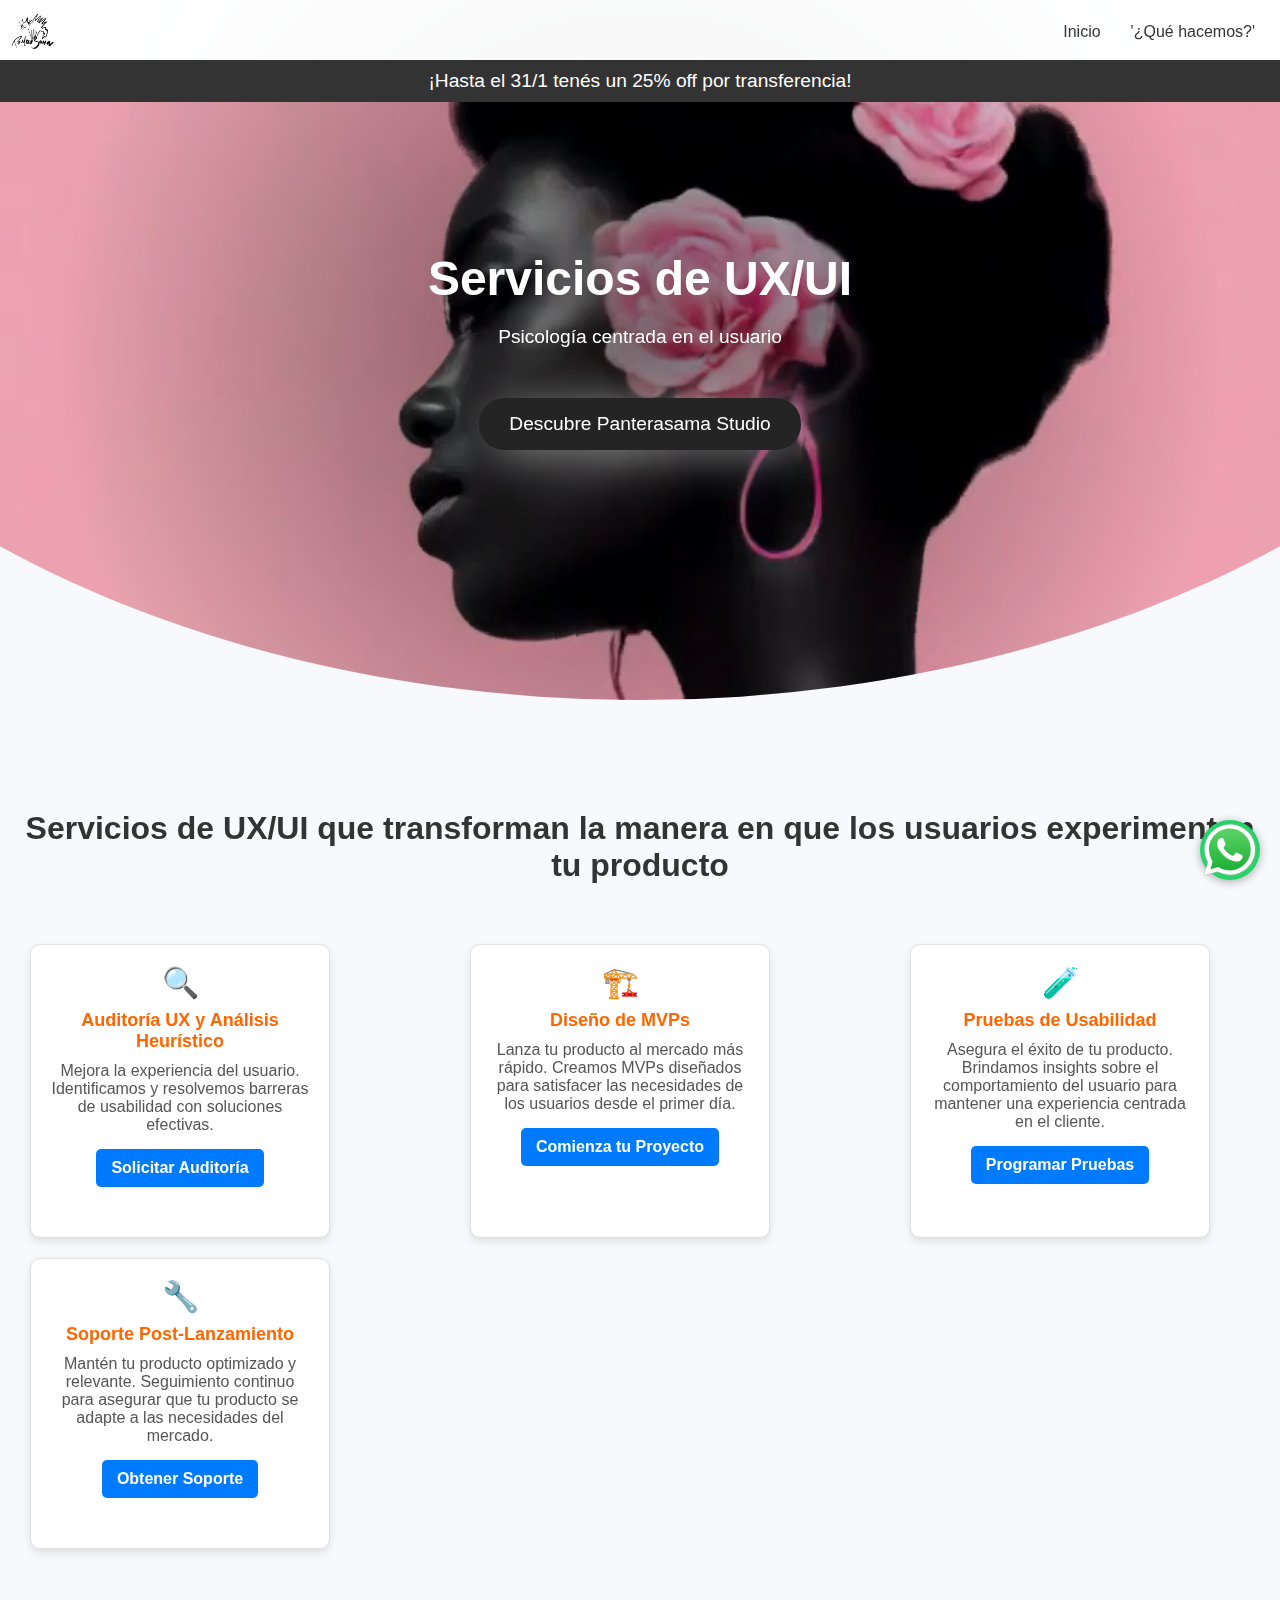
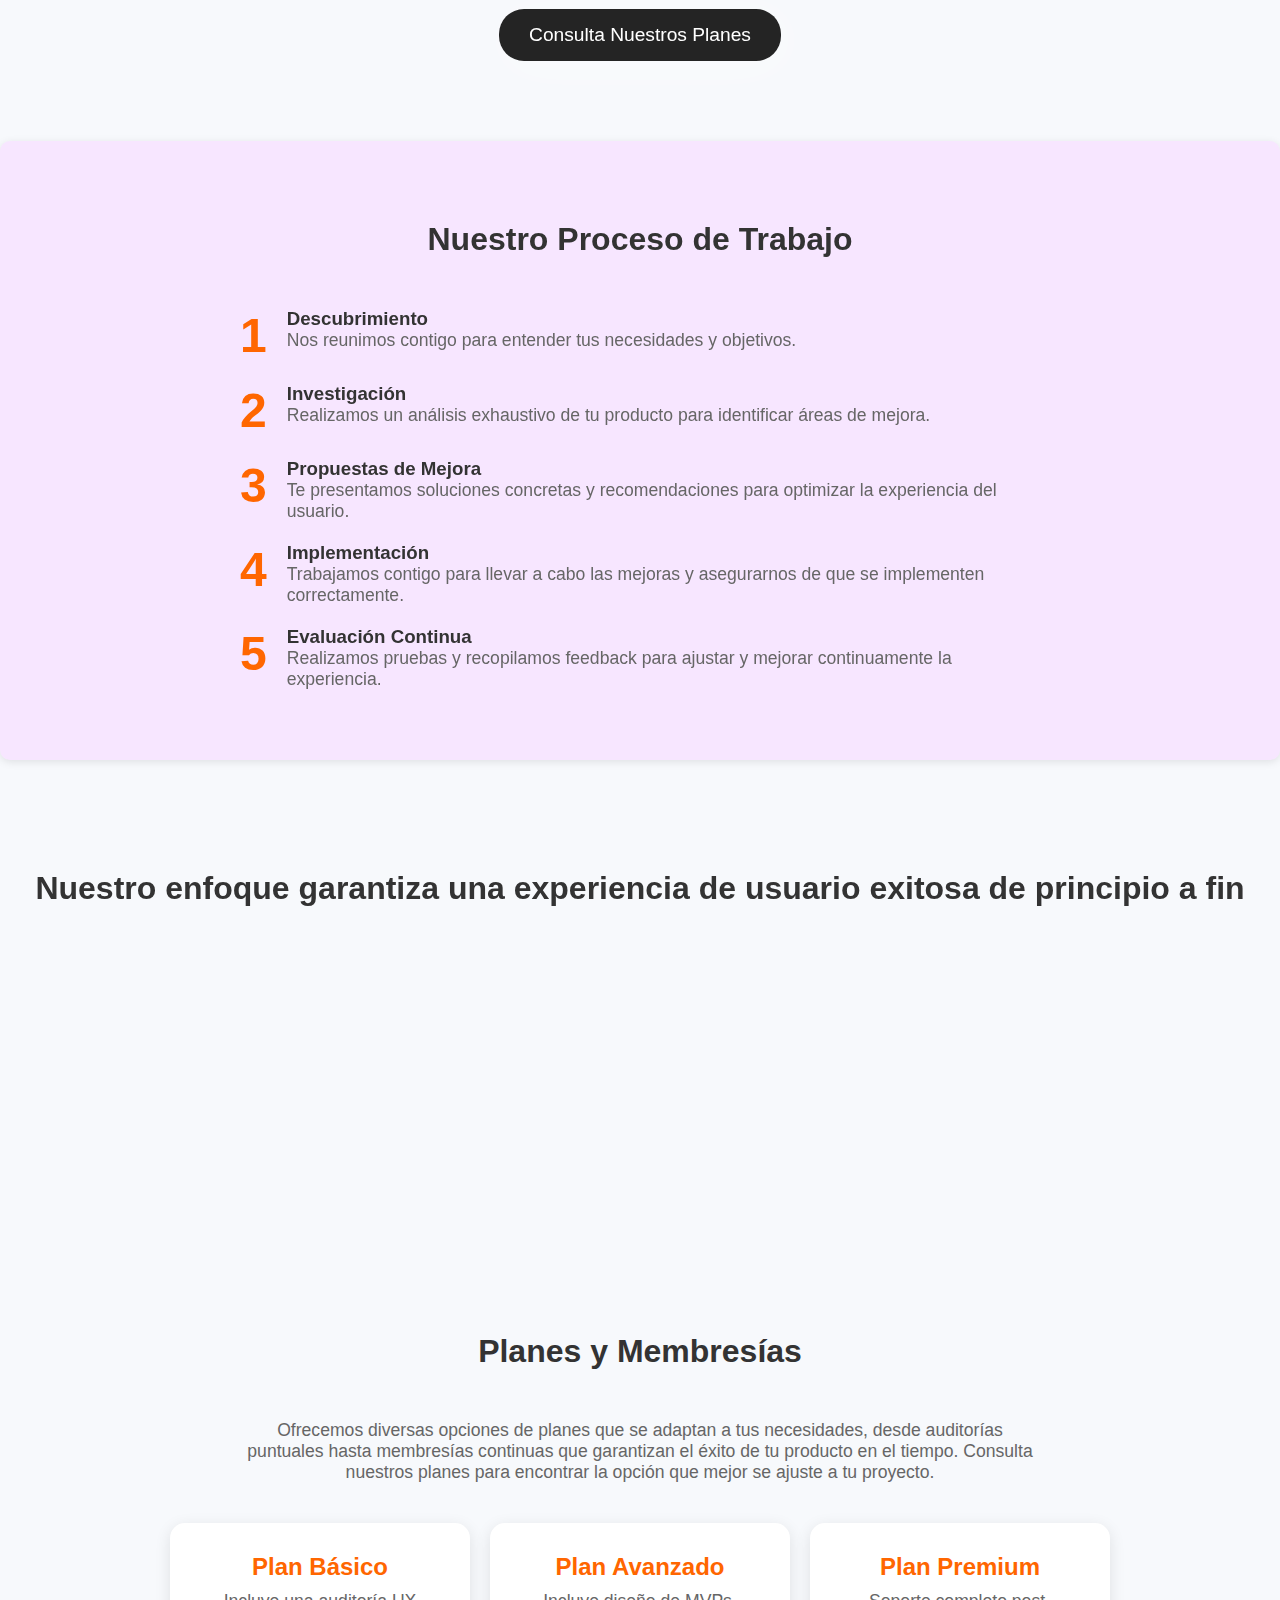
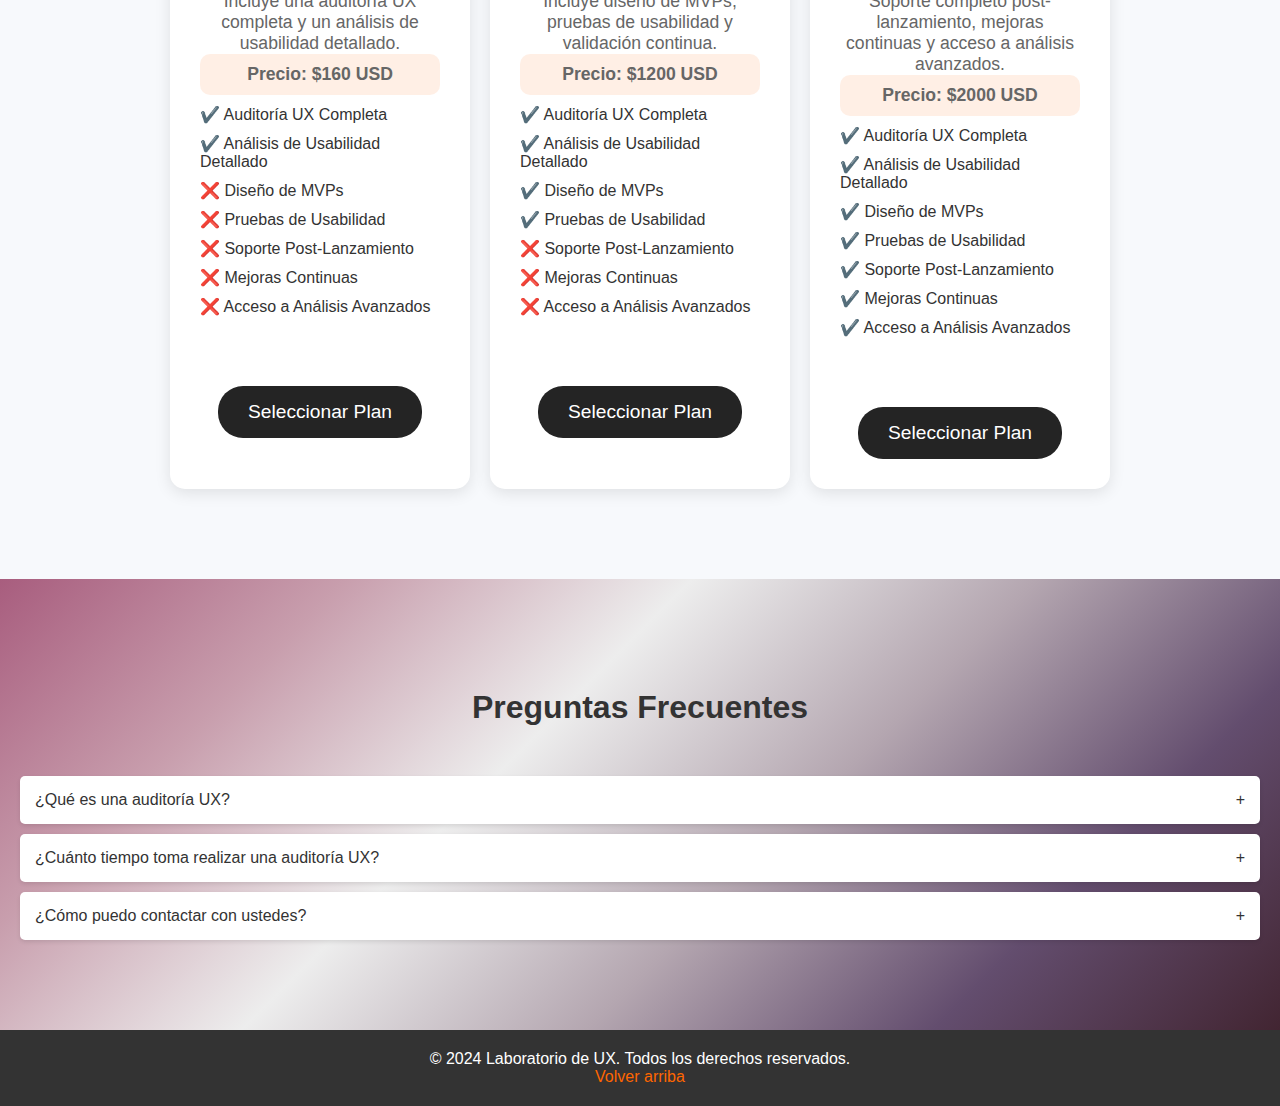
==== index.html @ 14761b4a "quehacemos" ====
<!DOCTYPE html>
<html lang="es">
<head>
    <meta charset="UTF-8">
    <meta name="viewport" content="width=device-width, initial-scale=1.0">
    <title>PanteraSama | Diseño UX/UI, Auditorías y Pruebas de Usabilidad</title>
    <meta name="description" content="Descubre cómo mejorar la experiencia de tus usuarios con auditorías UX, diseño de MVPs, pruebas de usabilidad y soporte post-lanzamiento. Transformamos tus ideas en realidades digitales.">
    <meta name="keywords" content="UX, diseño UX/UI, auditorías UX, pruebas de usabilidad, diseño de MVPs, soporte post-lanzamiento, optimización digital">
    <meta name="author" content="Laboratorio de UX">
    <link rel="stylesheet" href="https://cdnjs.cloudflare.com/ajax/libs/font-awesome/6.0.0-beta3/css/all.min.css">
    <link rel="stylesheet" href="css/principal.css">
    <link href="https://fonts.googleapis.com/css2?family=Merriweather:wght@300;400;700&display=swap" rel="stylesheet">
    <script type="application/ld+json">
    {
      "@context": "https://schema.org",
      "@type": "LocalBusiness",
      "name": "Laboratorio de UX",
      "description": "Ofrecemos diseño UX/UI, pruebas de usabilidad y auditorías UX.",
      "url": "https://constanzat.github.io/uxlab/",
      "address": {
        "@type": "PostalAddress",
        "addressCountry": "AR"
      }
    }
    </script>
<body>

<!-- Aviso de promoción -->
<div class="promo-banner">
    <div class="promo-message">¡Hasta el 31/1 tenés un 25% off por transferencia!</div>
</div>

<!-- Resto del contenido -->


    <!-- Navbar -->
    <nav>
        <div class="logo">
            <img src="assets/logo.png" alt="Logo" />
        </div>
        <div class="menu-toggle" id="menu-toggle">☰</div>
        <div class="menu" id="menu">
            <a href="index.html">Inicio</a>
            <a href="quehacemos.html">'¿Qué hacemos?'</a>
      
        </div>
    </nav>
    
    

    <!-- Botón de WhatsApp -->
    <a href="https://wa.me/5491128074418?text=Quiero%20contactarme%20con%20un%20experto%20en%20UX" class="whatsapp-btn" target="_blank">
        
       <img src="assets/WhatsApp.svg">
    </a>
    <div id="hero">
        <video autoplay muted loop class="hero-video" >
            <source src="assets/video.mp4" type="video/mp4">
            
        </video>
        <h1>Servicios de UX/UI</h1>

        <p>Psicología centrada en el usuario</p>
        <a href="#" class="cta-button-secondary">Descubre Panterasama Studio</a>
        <div class="wave"></div>
    </div>
    
    

    <section id="section2" class="section">
        <h2>Servicios de UX/UI que transforman la manera en que los usuarios experimentan tu producto</h2>
        <div class="card-container">
            <div class="card">
                <div class="card-icon">🔍</div>
                <h3 class="card-title">Auditoría UX y Análisis Heurístico</h3>
                <p class="card-paragraph">Mejora la experiencia del usuario. Identificamos y resolvemos barreras de usabilidad con soluciones efectivas.</p>
                <a href="https://wa.me/5491128074418?text=Estoy%20interesado%20en%20el%20servicio%20de%20Auditoría%20UX%20y%20Análisis%20Heurístico%20y%20quiero%20que%20me%20contacten." class="card-button">Solicitar Auditoría</a>
            </div>
        
            <div class="card">
                <div class="card-icon">🏗️</div>
                <h3 class="card-title">Diseño de MVPs</h3>
                <p class="card-paragraph">Lanza tu producto al mercado más rápido. Creamos MVPs diseñados para satisfacer las necesidades de los usuarios desde el primer día.</p>
                <a href="https://wa.me/5491128074418?text=Estoy%20interesado%20en%20el%20servicio%20de%20Diseño%20de%20MVPs%20y%20quiero%20que%20me%20contacten." class="card-button">Comienza tu Proyecto</a>
            </div>
        
            <div class="card">
                <div class="card-icon">🧪</div>
                <h3 class="card-title">Pruebas de Usabilidad</h3>
                <p class="card-paragraph">Asegura el éxito de tu producto. Brindamos insights sobre el comportamiento del usuario para mantener una experiencia centrada en el cliente.</p>
                <a href="https://wa.me/5491128074418?text=Estoy%20interesado%20en%20el%20servicio%20de%20Pruebas%20de%20Usabilidad%20y%20quiero%20que%20me%20contacten." class="card-button">Programar Pruebas</a>
            </div>
        
            <div class="card">
                <div class="card-icon">🔧</div>
                <h3 class="card-title">Soporte Post-Lanzamiento</h3>
                <p class="card-paragraph">Mantén tu producto optimizado y relevante. Seguimiento continuo para asegurar que tu producto se adapte a las necesidades del mercado.</p>
                <a href="https://wa.me/5491128074418?text=Estoy%20interesado%20en%20el%20servicio%20de%20Soporte%20Post-Lanzamiento%20y%20quiero%20que%20me%20contacten." class="card-button">Obtener Soporte</a>
            </div>
        </div>
    
        <a href="#planes" class="cta-button-secondary">Consulta Nuestros Planes</a>
        <div class="wave-bottom"></div>
    </section>
    
<section id="nuestro-proceso" class="section">
    <h2>Nuestro Proceso de Trabajo</h2>
    <div class="process-container">
        <div class="process-step">
            <span class="step-number">1</span>
            <div class="step-description">
                <h3>Descubrimiento</h3>
                <p>Nos reunimos contigo para entender tus necesidades y objetivos.</p>
            </div>
        </div>
        <div class="dotted-line"></div>
        <div class="process-step">
            <span class="step-number">2</span>
            <div class="step-description">
                <h3>Investigación</h3>
                <p>Realizamos un análisis exhaustivo de tu producto para identificar áreas de mejora.</p>
            </div>
        </div>
        <div class="dotted-line"></div>
        <div class="process-step">
            <span class="step-number">3</span>
            <div class="step-description">
                <h3>Propuestas de Mejora</h3>
                <p>Te presentamos soluciones concretas y recomendaciones para optimizar la experiencia del usuario.</p>
            </div>
        </div>
        <div class="dotted-line"></div>
        <div class="process-step">
            <span class="step-number">4</span>
            <div class="step-description">
                <h3>Implementación</h3>
                <p>Trabajamos contigo para llevar a cabo las mejoras y asegurarnos de que se implementen correctamente.</p>
            </div>
        </div>
        <div class="dotted-line"></div>
        <div class="process-step">
            <span class="step-number">5</span>
            <div class="step-description">
                <h3>Evaluación Continua</h3>
                <p>Realizamos pruebas y recopilamos feedback para ajustar y mejorar continuamente la experiencia.</p>
            </div>
        </div>
    </div><div class="wave-bottom"></div>
</section>
    <!-- Sección 3: Nuestro Proceso -->
    <section id="section3" class="section">
        <h2>Nuestro enfoque garantiza una experiencia de usuario exitosa de principio a fin</h2>
        <div class="services">
            <div class="service-card">
                <h3>Investigación del Usuario</h3>
                <p>Nos sumergimos en el mundo del usuario para entender sus necesidades y expectativas.</p>
            </div>
            <div class="service-card">
                <h3>Diseño Iterativo</h3>
                <p>Diseñamos y validamos constantemente para asegurar una experiencia de usuario fluida.</p>
            </div>
            <div class="service-card">
                <h3>Pruebas Continuas</h3>
                <p>Realizamos pruebas de usabilidad para detectar oportunidades de mejora.</p>
            </div>
            <div class="service-card">
                <h3>Implementación</h3>
                <p>Colaboramos con tu equipo para asegurar que el diseño se ejecute a la perfección.</p>
            </div>
        </div><div class="wave-bottom"></div>
    </section>

    <!--
    <section id="section4" class="section">
        <h2>Lo que nuestros clientes dicen de nosotros</h2>
        <div class="benefits">
            <div class="benefit-card">
                <h3>“Mejoramos la usabilidad de nuestro producto un 50%”</h3>
                <p>— Empresa XYZ</p>
            </div>
            <div class="benefit-card">
                <h3>“El MVP superó nuestras expectativas”</h3>
                <p>— Startup ABC</p>
            </div>
            <div class="benefit-card">
                <h3>“Su enfoque centrado en el usuario realmente hizo la diferencia”</h3>
                <p>— Cliente DEF</p>
            </div>
        </div><div class="wave-bottom"></div>
    </section> Sección 4: Testimonios -->

<section id="planes" class="section">
    <h2>Planes y Membresías</h2>
    <p>Ofrecemos diversas opciones de planes que se adaptan a tus necesidades, desde auditorías puntuales hasta membresías continuas que garantizan el éxito de tu producto en el tiempo. Consulta nuestros planes para encontrar la opción que mejor se ajuste a tu proyecto.</p>
    
    <div class="plans">
        <div class="plan-card">
            <h3>Plan Básico</h3>
            <p>Incluye una auditoría UX completa y un análisis de usabilidad detallado.</p>
            <p class="plan-price"><strong>Precio: $160 USD</strong></p>
            <ul>
                <li>✔️ Auditoría UX Completa</li>
                <li>✔️ Análisis de Usabilidad Detallado</li>
                <li>❌ Diseño de MVPs</li>
                <li>❌ Pruebas de Usabilidad</li>
                <li>❌ Soporte Post-Lanzamiento</li>
                <li>❌ Mejoras Continuas</li>
                <li>❌ Acceso a Análisis Avanzados</li>
            </ul>
            <a href="https://wa.me/5491128074418?text=Estoy%20interesado%20en%20la%20membresía%20Básica" class="cta-button-secondary">Seleccionar Plan</a>
        </div>
        
        <div class="plan-card">
            <h3>Plan Avanzado</h3>
            <p>Incluye diseño de MVPs, pruebas de usabilidad y validación continua.</p>
            <p class="plan-price"><strong>Precio: $1200 USD</strong></p>
            <ul>
                <li>✔️ Auditoría UX Completa</li>
                <li>✔️ Análisis de Usabilidad Detallado</li>
                <li>✔️ Diseño de MVPs</li>
                <li>✔️ Pruebas de Usabilidad</li>
                <li>❌ Soporte Post-Lanzamiento</li>
                <li>❌ Mejoras Continuas</li>
                <li>❌ Acceso a Análisis Avanzados</li>
            </ul>
            <a href="https://wa.me/5491128074418?text=Estoy%20interesado%20en%20la%20membresía%20Avanzada" class="cta-button-secondary">Seleccionar Plan</a>
        </div>
        
        <div class="plan-card">
            <h3>Plan Premium</h3>
            <p>Soporte completo post-lanzamiento, mejoras continuas y acceso a análisis avanzados.</p>
            <p class="plan-price"><strong>Precio: $2000 USD</strong></p>
            <ul>
                <li>✔️ Auditoría UX Completa</li>
                <li>✔️ Análisis de Usabilidad Detallado</li>
                <li>✔️ Diseño de MVPs</li>
                <li>✔️ Pruebas de Usabilidad</li>
                <li>✔️ Soporte Post-Lanzamiento</li>
                <li>✔️ Mejoras Continuas</li>
                <li>✔️ Acceso a Análisis Avanzados</li>
            </ul>
            <a href="https://wa.me/5491128074418?text=Estoy%20interesado%20en%20la%20membresía%20Premium" class="cta-button-secondary">Seleccionar Plan</a>
        </div>
    </div><div class="wave-bottom"></div>
</section>



    <!-- Sección 5: Preguntas Frecuentes -->
    <section id="section5" class="section faq">
        <h2>Preguntas Frecuentes</h2>
        <div class="faq-question" onclick="this.nextElementSibling.style.display = this.nextElementSibling.style.display === 'none' ? 'block' : 'none';">
            <span>¿Qué es una auditoría UX?</span>
            <span>+</span>
        </div>
        <div class="faq-answer">
            <p>Una auditoría UX es un análisis profundo de la usabilidad de un producto digital, que identifica problemas y propone soluciones para mejorar la experiencia del usuario.</p>
        </div>
        <div class="faq-question" onclick="this.nextElementSibling.style.display = this.nextElementSibling.style.display === 'none' ? 'block' : 'none';">
            <span>¿Cuánto tiempo toma realizar una auditoría UX?</span>
            <span>+</span>
        </div>
        <div class="faq-answer">
            <p>El tiempo varía según la complejidad del producto, pero generalmente una auditoría puede tomar entre 1 a 3 semanas.</p>
        </div>
        <div class="faq-question" onclick="this.nextElementSibling.style.display = this.nextElementSibling.style.display === 'none' ? 'block' : 'none';">
            <span>¿Cómo puedo contactar con ustedes?</span>
            <span>+</span>
        </div>
        <div class="faq-answer">
            <p>Pueden contactarnos al WhatsApp y te responderemos a la brevedad. <i class="fab fa-whatsapp" style="color: green;"></i> Enviar mensaje por WhatsApp</li> +54 9 1128074418</p>
        </div>
    </section>

 
    <!-- Footer -->
    <footer>
        <p>&copy; 2024 Laboratorio de UX. Todos los derechos reservados.</p>
        <a href="#hero">Volver arriba</a>
    </footer>

    <script>
        
        const menuToggle = document.getElementById('menu-toggle');
        const menu = document.getElementById('menu');

        menuToggle.addEventListener('click', () => {
            menu.classList.toggle('hidden');
        });

// Selecciona el video y define las funciones de animación
const video = document.querySelector('.hero-video');

// Escucha el evento cuando el video termina
video.addEventListener('ended', () => {
    // Agrega la clase de difusión para que el video se desvanezca
    video.classList.add('fade-out');
    
    // Espera un segundo antes de reiniciar y hacer aparecer de nuevo
    setTimeout(() => {
        video.classList.remove('fade-out'); // Remueve fade-out
        video.currentTime = 0; // Reinicia el video al inicio
        video.play(); // Reproduce el video de nuevo
        video.classList.add('fade-in'); // Agrega la clase fade-in para el efecto de entrada
    }, 1000); // Tiempo en ms, igual al de la animación
});

// Limpia la clase de fade-in después de que la animación de entrada termine
video.addEventListener('play', () => {
    video.classList.remove('fade-in');
});




    </script>
 
</body>
</html>
---- css/principal.css ----
* {
    margin: 0;
    padding: 0;
    box-sizing: border-box;
    font-family: 'Merriweather', serif;

}
body {
    background: #F7F9FC;
    color: #333;
    overflow-x: hidden;

}

/* Navbar */
nav {
position: fixed;
top: 0;
width: 100%;
background: rgba(255, 255, 255, 0.9);
padding: 10px;
display: flex;
justify-content: space-between;
align-items: center;
z-index: 10;
box-shadow: 0 2px 10px rgba(0, 0, 0, 0.1);
}

.logo img {
height: 40px; /* Ajusta el tamaño según sea necesario */
margin-right: auto; /* Esto empuja el menú a la derecha */
}

.menu {
display: flex; /* Asegura que los elementos de menú estén en una línea */
margin-left: auto; /* Empuja el menú al final (derecha) */
}

nav a {
margin: 0 15px;
color: #333;
text-decoration: none;
font-weight: 500;
font-size: 1rem;
transition: color 0.3s;
}

nav a:hover {
color: #ff6600;
}
.menu-toggle {
    display: none;
    cursor: pointer;
}
.menu {
    display: flex;
}
.menu.hidden {
    display: none;
}
/* Secciones */
.section {
    padding: 80px 20px;
    text-align: center;
    position: relative;
    overflow: hidden;

}
.section h2 {
    font-size: 2rem;
    margin-bottom: 50px;
    margin-top:30px;
}
.section p {
    max-width: 800px;
    margin: 0 auto;
    font-size: 1.1rem;
    color: #666;
}
#hero {
    height: 700px;
    position: relative;
    color: white;
    padding: 100px 20px;
    text-align: center;
    clip-path: ellipse(80% 100% at 50% 0%);
    display: flex;
    flex-direction: column;
    align-items: center;
    justify-content: center;
    overflow: hidden; /* Oculta contenido que sobresalga */
}

.hero-video {
    position: absolute;
    top: 60%;
    left: 50%;
    width: 100%;
    height: 100%;
    min-height: 100%;
    transform: translate(-50%, -50%);
    object-fit: cover;
    z-index: -1;
    
}

#hero::before {
    content: "";
    position: absolute;
    top: 0;
    left: 0;
    width: 100%;
    height: 100%;
    background: radial-gradient(circle, rgba(0, 0, 0, 0.5) 0%, rgba(0, 0, 0, 0) 80%);
    z-index: 1;
    
}

#hero h1,
#hero p,
.cta-button-secondary {
    position: relative;
    z-index: 1;
}

.cta-button-secondary {
    display: inline-block;
    background-color: rgb(36, 36, 36);
    color: white;
    padding: 15px 30px;
    font-size: 1.2rem;
    text-decoration: none;
    border-radius: 25px;
    margin-top: 50px;
    transition: background-color 0.3s;
    box-shadow: 5px 5px 50px rgba(255, 255, 255, 0.5); 
}

.cta-button-secondary:hover {
    background-color: #555;
}

.wave {
    position: absolute;
    width: 100%;
    height: 80px;
    bottom: 100%;
    left: 0;
    background: #f9f9f9;
    clip-path: ellipse(50% 40% at 50% 100%);
}



/* Media Queries para pantallas más pequeñas */
@media (max-width: 768px) {
    #hero {
        padding: 50px 10px; /* Ajusta el padding para pantallas pequeñas */
    }

    .hero-video {
        min-height: auto; /* Permite que la altura se ajuste automáticamente */
    }

    .cta-button-secondary {
        font-size: 1rem; /* Reduce el tamaño de fuente del botón */
        padding: 10px 20px; /* Ajusta el padding del botón */
    }
}
/* Efecto de cierre y apertura para el video */
.hero-video.fade-out {
    animation: fadeOut 1s forwards;
}

.hero-video.fade-in {
    animation: fadeIn 1s forwards;
}
/* Efecto de cierre y apertura para el video */
.hero-video {
    opacity: 1;
    transition: opacity 1s ease;
}

.hero-video.fade-out {
    opacity: 0;
}

.hero-video.fade-in {
    opacity: 1;
}

/* Resto de tu CSS como el original */

/* Animaciones de difusión */
@keyframes fadeOut {
    from {
        opacity: 1;
    }
    to {
        opacity: 0;
    }
}

@keyframes fadeIn {
    from {
        opacity: 0;
    }
    to {
        opacity: 1;
    }
}

/* Resto de las secciones */
.benefits, .services {
    display: flex;
    flex-wrap: wrap;
    justify-content: center;
    gap: 20px;
    margin-top: 40px;
}
.benefit-card, .service-card {
    background: white;
    box-shadow: 0px 4px 8px rgba(0, 0, 0, 0.1);
    padding: 20px;
    border-radius: 15px;
    width: 300px;
    text-align: left;
    transition: transform 0.3s;
}
.benefit-card:hover, .service-card:hover {
    transform: translateY(-5px);
}
.benefit-card h3, .service-card h3 {
    color: #ff6600;
    font-size: 1.2rem;
    margin-bottom: 10px;
}
.benefit-card p, .service-card p {
    font-size: 1rem;
    color: #555;
}
.plans {
display: flex;
justify-content: center;
gap: 20px;
margin-top: 40px;
}

.plan-card {
background: white;
box-shadow: 0px 4px 8px rgba(0, 0, 0, 0.1);
padding: 20px;
border-radius: 15px;
width: 300px;
text-align: center;
transition: transform 0.3s;
}

.plan-card:hover {
transform: translateY(-5px);
}

.plan-card h3 {
color: #ff6600;
font-size: 1.5rem;
margin-bottom: 10px;
}

.plan-card p {
font-size: 1rem;
color: #555;
}
table {
margin-top: 40px;
border-collapse: collapse;
width: 100%;
}

th, td {
border: 1px solid #ddd;
padding: 8px;
text-align: center;
}

th {
background-color: #f2f2f2;
color: #333;
}

td {
background-color: white;
color: #555;
}

tr:hover {
background-color: #f1f1f1;
}

/* FAQ */
.faq {
    margin-top: 40px;
    width: 100%;
}
.faq-question {
    background: #fff;
    padding: 15px;
    margin: 10px 0;
    border-radius: 5px;
    cursor: pointer;
    display: flex;
    justify-content: space-between;
    align-items: center;
    box-shadow: 0px 2px 4px rgba(0, 0, 0, 0.1);
}
.faq-answer {
    display: none;
    padding: 15px;
    background: #f9f9f9;
    border-radius: 5px;
    margin-top: 5px;
    box-shadow: 0px 2px 4px rgba(0, 0, 0, 0.1);
}
/* Footer */
footer {
    padding: 20px;
    background-color: #333;
    color: white;
    text-align: center;
}
footer a {
    color: #ff6600;
    text-decoration: none;
    margin: 0 10px;
}
/* Responsive Styles */
@media (max-width: 768px) {
    .menu {
        display: none;
        flex-direction: column;
        position: absolute;
        top: 60px;
        right: 0;
        background: white;
        width: 200px;
        border: 1px solid #ccc;
    }
    .menu-toggle {
        display: block;
    }
}
#planes {
background: #f7f9fc;
padding: 50px 20px;
border-radius: 15px;
margin-top: 40px;
}

.plan-card {
background: white;
box-shadow: 0px 4px 16px rgba(0, 0, 0, 0.1);
padding: 30px;
border-radius: 15px;
width: 300px;
text-align: center;
transition: transform 0.3s;
position: relative;
overflow: hidden;
}

.plan-card:hover {
transform: translateY(-5px);
}

.plan-card h3 {
color: #ff6600;
font-size: 1.5rem;
margin-bottom: 10px;
}

.plan-card p {
font-size: 1rem;
color: #555;
}

.plan-price {
font-size: 1.5rem;
color: #333;
margin: 15px 0;
}

ul {
list-style-type: none;
padding: 0;
text-align: left;
margin-bottom: 20px;
}

ul li {
margin: 10px 0;
}
.plan-price {
font-size: 2rem; /* Aumenta el tamaño de la fuente */
color: #ff6600; /* Cambia el color para mayor contraste */
margin: 20px 0; /* Espacio superior e inferior */

padding: 10px; /* Agrega un poco de espacio interno */

border-radius: 10px; /* Bordes redondeados para suavizar el diseño */
background-color: rgba(255, 102, 0, 0.1); /* Fondo semitransparente */

}

p.plan-price{margin-top:20px;margin-bottom:20px;}
.service-card {
background: white;
box-shadow: 0px 8px 16px rgba(0, 0, 0, 0.1);
padding: 20px;
border-radius: 15px;
width: 300px;
text-align: center; /* Cambiar a centro */
transition: transform 0.3s, box-shadow 0.3s; /* Animación más fluida */
}

.service-card:hover {
transform: translateY(-5px);
box-shadow: 0px 12px 24px rgba(0, 0, 0, 0.2); /* Sombra más pronunciada al hacer hover */
}

.service-icon {
width: 100px; /* Ajustar el tamaño de la imagen */
height: auto; /* Mantener la proporción */
margin-bottom: 15px; /* Espaciado entre imagen y título */
}
#section2 {
    background: #f7f9fc;
}
.services {
    display: grid;
    grid-template-columns: repeat(auto-fit, minmax(250px, 1fr));
    gap: 20px;
    margin-top: 40px;
    padding: 20px;
}
.service-card {
    background: white;
    box-shadow: 0px 8px 16px rgba(0, 0, 0, 0.1);
    padding: 20px;
    border-radius: 15px;
    text-align: center;
    transition: transform 0.3s, box-shadow 0.3s;
    opacity: 0;
    transform: translateY(20px);
    animation: fadeIn 0.5s forwards;
}
.service-card:hover {
    transform: translateY(-5px);
           }
@keyframes fadeIn {
    to {
        opacity: 1;
        transform: translateY(0);
    }
}
.service-icon {
    width: 80px; /* Ajustar el tamaño de la imagen */
    height: auto; /* Mantener la proporción */
    margin-bottom: 15px; /* Espaciado entre imagen y título */
}
.step-by-step {
margin-top: 40px;
padding: 20px;
background: linear-gradient(to right, #a3e1e2, #d1a6e0, #ffffff);
border-radius: 10px;
box-shadow: 0px 2px 8px rgba(0, 0, 0, 0.1);
}

.step {
margin: 20px 0;
padding: 15px;

border-radius: 5px;
box-shadow: 0px 2px 4px rgba(0, 0, 0, 0.1);
}

.step h3 {
color: #ff6600;
}
#nuestro-proceso {
background: linear-gradient(to right, #a3e1e2, #d1a6e0, #ffffff);
padding: 50px 20px;
border-radius: 10px;
box-shadow: 0px 2px 8px rgba(0, 0, 0, 0.1);
}
.process-container {
position: relative;
max-width: 800px;
margin: 0 auto;
}
.process-step {
display: flex;
align-items: flex-start;
margin: 20px 0;
position: relative;
}
.step-number {
font-size: 3rem; /* Tamaño grande */
font-weight: bold;
color: #ff6600; /* Color que contrasta */
margin-right: 20px; /* Espacio entre número y texto */
}
.step-description {
flex: 1; /* Ocupa el espacio restante */
text-align: left; /* Alineación a la izquierda */
}
/* Degradado en secciones */

#nuestro-proceso {
    background: #f7e6ff;

}
/* Cambia la clase .service-card */
.service-card {
background: transparent; /* Elimina el fondo */
box-shadow: none; /* Elimina la sombra */
padding: 20px; /* Mantiene el espaciado interno */
text-align: center; /* Centra el texto */
transition: transform 0.3s; /* Mantiene la transición */
}

/* Si deseas resaltar un hover, puedes agregarlo sin sombra */
.service-card:hover {
transform: translateY(-5px); /* Efecto hover */
}

/* Asegúrate de ajustar el tamaño de los iconos si es necesario */
.service-icon {
width: 80px; /* Ajustar el tamaño de la imagen */
height: auto; /* Mantener la proporción */
margin-bottom: 15px; /* Espaciado entre imagen y título */
}

/* Mantén la clase de servicios como está */
.services {
display: grid;
grid-template-columns: repeat(auto-fit, minmax(250px, 1fr));
gap: 20px;
margin-top: 40px;
padding: 10px; /* Espaciado alrededor de los servicios */
}
.card-container {
display: flex;
flex-wrap: wrap; /* Permite que las tarjetas se ajusten a diferentes tamaños de pantalla */
justify-content: space-between; /* Espacio entre las tarjetas */
max-width: 1200px; /* Ancho máximo de las tarjetas */
width: 100%; /* Ocupa todo el ancho disponible */
}

.card {
border: 1px solid #e0e0e0; /* Borde más suave */
border-radius: 10px; /* Esquinas redondeadas */
padding: 10px;
background-color: white; /* Fondo blanco para las tarjetas */
width: calc(25% - 10px); /* Ancho de la tarjeta ajustado para 4 en una fila, restando margen */
margin: 5px; /* Espacio entre las tarjetas */
box-shadow: 0 4px 8px rgba(0, 0, 0, 0.1); /* Sombra más suave */
transition: transform 0.2s; /* Transición suave para efectos */
text-align: center; /* Centrar el texto dentro de la tarjeta */
}

.card:hover {
transform: translateY(-5px); /* Elevación en hover */
}

.card-icon {
font-size: 30px; /* Tamaño del icono más grande */
margin-bottom: 10px; /* Espacio debajo del icono */
color: #007BFF; /* Color azul para el icono */
}

.card-title {
font-size: 18px; /* Tamaño del título */
margin: 0; /* Sin margen */
color: #333; /* Color gris oscuro para el título */
}

.card-paragraph {
font-size: 14px; /* Tamaño del párrafo */
margin-top: 5px; /* Espacio arriba del párrafo */
color: #666; /* Color gris claro para el texto */
}

.card-button {
display: inline-block;
margin-top: 15px;
padding: 10px 15px; /* Espaciado del botón */
background-color: #007BFF; /* Color del botón */
color: white; /* Color del texto del botón */
border: none; /* Sin borde */
border-radius: 5px; /* Esquinas redondeadas */
text-decoration: none; /* Sin subrayado */
font-weight: bold; /* Texto en negrita */
text-align: center; /* Centrar texto */
transition: background-color 0.3s; /* Transición de color */
}

.card-button:hover {
background-color: #0056b3; /* Color más oscuro al pasar el mouse */
}

@media (max-width: 600px) {
.card {
width: 90%; /* Ancho de la tarjeta en pantallas pequeñas */
max-width: none; /* Elimina el ancho máximo */
margin: 5px; /* Reducir margen en pantallas pequeñas */
}
}

#section4{
background-color:#ccc;
}
#section5{
    background: linear-gradient(135deg, #A85D7E, #C89EAD, #EDEDED, #B4A6B0, #634D6E, #422532); /* Degradado de azul claro a violeta suave y blanco */}

.whatsapp-btn {
position: fixed;
bottom: 20px;
right: 20px;
background-color: #25d366;
color: white;
border-radius: 50%;
width: 60px;
height: 60px;
display: flex;
align-items: center;
justify-content: center;
font-size: 30px;
box-shadow: 0px 2px 10px rgba(0, 0, 0, 0.3);
cursor: pointer;
z-index: 1000;
text-decoration: none;
}

.whatsapp-btn:hover {
background-color: #20b358;
}
/* Estilos para el aviso de promoción */
.promo-banner {
    position: fixed;
    top: 60px; /* Ajusta según la altura de tu nav */
    width: 100%;
    background-color:#333;
    color: white;
    text-align: center;
    font-size: 1.2rem;
    padding: 10px 0;
    z-index: 1000;
    overflow: hidden;
}

.promo-message {
    display: inline-block;
    white-space: nowrap;
    animation: scroll 10s linear infinite;
}

/* Animación de carrusel */
@keyframes scroll {
    0% {
        transform: translateX(100%);
    }
    100% {
        transform: translateX(-100%);
    }
}
nav {
    position: fixed;
    top: 0;
    width: 100%;
    background: rgb(255, 255, 255, 0.9);
    padding: 10px;
    display: flex;
    justify-content: space-between;
    align-items: center;
    z-index: 10;
    : 0 2px 10px rgb(0, 0, 0, 0.1);
    }
    
    .logo img {
    height: 40px; /* Ajusta el tamaño según sea necesario */
    margin-right: auto; /* Esto empuja el menú a la derecha */
    }
    
    .menu {
    display: flex; /* Asegura que los elementos de menú estén en una línea */
    margin-left: auto; /* Empuja el menú al final (derecha) */
    }
    
    nav a {
    margin: 0 15px;
    color: #333;
    text-decoration: none;
    font-weight: 500;
    font-size: 1rem;
    transition: color 0.3s;
    }
    
    nav a:hover {
    color: #ff6600;
    }
    .menu-toggle {
        display: none;
        cursor: pointer;
    }
    .menu {
        display: flex;
    }
    .menu.hidden {
        display: none;
    }
    /* Secciones */
    .section {
        padding: 80px 20px;
        text-align: center;
        position: relative;
        overflow: hidden;
    
    }
    .section h2 {
        font-size: 2rem;
        margin-bottom: 50px;
        margin-top:30px;
    }
    .section p {
        max-width: 800px;
        margin: 0 auto;
        font-size: 1.1rem;
        color: #666;
    }
    #hero {
        height: 700px;
        position: relative;
        color: white;
        padding: 100px 20px;
        text-align: center;
        clip-path: ellipse(80% 100% at 50% 0%);
        display: flex;
        flex-direction: column;
        align-items: center;
        justify-content: center;
        overflow: hidden; /* Oculta contenido que sobresalga */
    }
    
    .hero-video {
        position: absolute;
        top: 60%;
        left: 50%;
        width: 100%;
        height: 100%;
        min-height: 100%;
        transform: translate(-50%, -50%);
        object-fit: cover;
        z-index: -1;
        
    }
    
    #hero::before {
        content: "";
        position: absolute;
        top: 0;
        left: 0;
        width: 100%;
        height: 100%;
        background: radial-gradient(circle, rgb(0, 0, 0, 0.5) 0%, rgb(0, 0, 0, 0) 80%);
        z-index: 1;
        
    }
    
    #hero h1,
    #hero p,
    .cta-button-secondary {
        position: relative;
        z-index: 1;
    }
    
    .cta-button-secondary {
        display: inline-block;
        background-color: rgb(36, 36, 36);
        color: white;
        padding: 15px 30px;
        font-size: 1.2rem;
        text-decoration: none;
        border-radius: 25px;
        margin-top: 50px;
        transition: background-color 0.3s;
        : 5px 5px 50px rgb(255, 255, 255, 0.5); 
    }
    
    .cta-button-secondary:hover {
        background-color: #555;
    }
    
    .wave {
        position: absolute;
        width: 100%;
        height: 80px;
        bottom: 100%;
        left: 0;
        background: #f9f9f9;
        clip-path: ellipse(50% 40% at 50% 100%);
    }
    
    
    
    /* Media Queries para pantallas más pequeñas */
    @media (max-width: 768px) {
        #hero {
            padding: 50px 10px; /* Ajusta el padding para pantallas pequeñas */
        }
    
        .hero-video {
            min-height: auto; /* Permite que la altura se ajuste automáticamente */
        }
    
        .cta-button-secondary {
            font-size: 1rem; /* Reduce el tamaño de fuente del botón */
            padding: 10px 20px; /* Ajusta el padding del botón */
        }
    }
    
    /* Resto de las secciones */
    .benefits, .services {
        display: flex;
        flex-wrap: wrap;
        justify-content: center;
        gap: 20px;
        margin-top: 40px;
    }
    .benefit-card, .service-card {
        background: white;
        : 0px 4px 8px rgb(0, 0, 0, 0.1);
        padding: 20px;
        border-radius: 15px;
        width: 300px;
        text-align: left;
        transition: transform 0.3s;
    }
    .benefit-card:hover, .service-card:hover {
        transform: translateY(-5px);
    }
    .benefit-card h3, .service-card h3 {
        color: #ff6600;
        font-size: 1.2rem;
        margin-bottom: 10px;
    }
    .benefit-card p, .service-card p {
        font-size: 1rem;
        color: #555;
    }
    .plans {
    display: flex;
    justify-content: center;
    gap: 20px;
    margin-top: 40px;
    }
    
    .plan-card {
    background: white;
    : 0px 4px 8px rgb(0, 0, 0, 0.1);
    padding: 20px;
    border-radius: 15px;
    width: 300px;
    text-align: center;
    transition: transform 0.3s;
    }
    
    .plan-card:hover {
    transform: translateY(-5px);
    }
    
    .plan-card h3 {
    color: #ff6600;
    font-size: 1.5rem;
    margin-bottom: 10px;
    }
    
    .plan-card p {
    font-size: 1rem;
    color: #555;
    }
    table {
    margin-top: 40px;
    border-collapse: collapse;
    width: 100%;
    }
    
    th, td {
    border: 1px solid #ddd;
    padding: 8px;
    text-align: center;
    }
    
    th {
    background-color: #f2f2f2;
    color: #333;
    }
    
    td {
    background-color: white;
    color: #555;
    }
    
    tr:hover {
    background-color: #f1f1f1;
    }
    
    /* FAQ */
    .faq {
        margin-top: 40px;
        width: 100%;
    }
    .faq-question {
        background: #fff;
        padding: 15px;
        margin: 10px 0;
        border-radius: 5px;
        cursor: pointer;
        display: flex;
        justify-content: space-between;
        align-items: center;
        : 0px 2px 4px rgb(0, 0, 0, 0.1);
    }
    .faq-answer {
        display: none;
        padding: 15px;
        background: #f9f9f9;
        border-radius: 5px;
        margin-top: 5px;
        : 0px 2px 4px rgb(0, 0, 0, 0.1);
    }
    /* Footer */
    footer {
        padding: 20px;
        background-color: #333;
        color: white;
        text-align: center;
    }
    footer a {
        color: #ff6600;
        text-decoration: none;
        margin: 0 10px;
    }
    /* Responsive Styles */
    @media (max-width: 768px) {
        .menu {
            display: none;
            flex-direction: column;
            position: absolute;
            top: 60px;
            right: 0;
            background: white;
            width: 200px;
            border: 1px solid #ccc;
        }
        .menu-toggle {
            display: block;
        }
    }
    #planes {
    background: #f7f9fc;
    padding: 50px 20px;
    border-radius: 15px;
    margin-top: 40px;
    }
    
    .plan-card {
    background: white;
    : 0px 4px 16px rgb(0, 0, 0, 0.1);
    padding: 30px;
    border-radius: 15px;
    width: 300px;
    text-align: center;
    transition: transform 0.3s;
    position: relative;
    overflow: hidden;
    }
    
    .plan-card:hover {
    transform: translateY(-5px);
    }
    
    .plan-card h3 {
    color: #ff6600;
    font-size: 1.5rem;
    margin-bottom: 10px;
    }
    
    .plan-card p {
    font-size: 1rem;
    color: #555;
    }
    
    .plan-price {
    font-size: 1.5rem;
    color: #333;
    margin: 15px 0;
    }
    
    ul {
    list-style-type: none;
    padding: 0;
    text-align: left;
    margin-bottom: 20px;
    }
    
    ul li {
    margin: 10px 0;
    }
    .plan-price {
    font-size: 2rem; /* Aumenta el tamaño de la fuente */
    color: #ff6600; /* Cambia el color para mayor contraste */
    margin: 20px 0; /* Espacio superior e inferior */
    
    padding: 10px; /* Agrega un poco de espacio interno */
    
    border-radius: 10px; /* Bordes redondeados para suavizar el diseño */
    background-color: rgb(255, 102, 0, 0.1); /* Fondo semitransparente */
    
    }
    
    p.plan-price{margin-top:20px;margin-bottom:20px;}
    .service-card {
    background: white;
    : 0px 8px 16px rgb(0, 0, 0, 0.1);
    padding: 20px;
    border-radius: 15px;
    width: 300px;
    text-align: center; /* Cambiar a centro */
    transition: transform 0.3s,  0.3s; /* Animación más fluida */
    }
    
    .service-card:hover {
    transform: translateY(-5px);
    : 0px 12px 24px rgb(0, 0, 0, 0.2); /* Sombra más pronunciada al hacer hover */
    }
    
    .service-icon {
    width: 100px; /* Ajustar el tamaño de la imagen */
    height: auto; /* Mantener la proporción */
    margin-bottom: 15px; /* Espaciado entre imagen y título */
    }
    #section2 {
        background: #f7f9fc;
    }
    .services {
        display: grid;
        grid-template-columns: repeat(auto-fit, minmax(250px, 1fr));
        gap: 20px;
        margin-top: 40px;
        padding: 20px;
    }
    .service-card {
        background: white;
        : 0px 8px 16px rgb(0, 0, 0, 0.1);
        padding: 20px;
        border-radius: 15px;
        text-align: center;
        transition: transform 0.3s,  0.3s;
        opacity: 0;
        transform: translateY(20px);
        animation: fadeIn 0.5s forwards;
    }
    .service-card:hover {
        transform: translateY(-5px);
               }
    @keyframes fadeIn {
        to {
            opacity: 1;
            transform: translateY(0);
        }
    }
    .service-icon {
        width: 80px; /* Ajustar el tamaño de la imagen */
        height: auto; /* Mantener la proporción */
        margin-bottom: 15px; /* Espaciado entre imagen y título */
    }
    .step-by-step {
    margin-top: 40px;
    padding: 20px;
    background: none(to right, #a3e1e2, #d1a6e0, #ffffff);
    border-radius: 10px;
    : 0px 2px 8px rgb(0, 0, 0, 0.1);
    }
    
    .step {
    margin: 20px 0;
    padding: 15px;
    
    border-radius: 5px;
    : 0px 2px 4px rgb(0, 0, 0, 0.1);
    }
    
    .step h3 {
    color: #ff6600;
    }
    #nuestro-proceso {
    background: none(to right, #a3e1e2, #d1a6e0, #ffffff);
    padding: 50px 20px;
    border-radius: 10px;
    : 0px 2px 8px rgb(0, 0, 0, 0.1);
    }
    .process-container {
    position: relative;
    max-width: 800px;
    margin: 0 auto;
    }
    .process-step {
    display: flex;
    align-items: flex-start;
    margin: 20px 0;
    position: relative;
    }
    .step-number {
    font-size: 3rem; /* Tamaño grande */
    font-weight: bold;
    color: #ff6600; /* Color que contrasta */
    margin-right: 20px; /* Espacio entre número y texto */
    }
    .step-description {
    flex: 1; /* Ocupa el espacio restante */
    text-align: left; /* Alineación a la izquierda */
    }
    /* Degradado en secciones */
    
    #nuestro-proceso {
        background: #f7e6ff;
    
    }
    /* Cambia la clase .service-card */
    .service-card {
    background: transparent; /* Elimina el fondo */
    : none; /* Elimina la sombra */
    padding: 20px; /* Mantiene el espaciado interno */
    text-align: center; /* Centra el texto */
    transition: transform 0.3s; /* Mantiene la transición */
    }
    
    /* Si deseas resaltar un hover, puedes agregarlo sin sombra */
    .service-card:hover {
    transform: translateY(-5px); /* Efecto hover */
    }
    
    /* Asegúrate de ajustar el tamaño de los iconos si es necesario */
    .service-icon {
    width: 80px; /* Ajustar el tamaño de la imagen */
    height: auto; /* Mantener la proporción */
    margin-bottom: 15px; /* Espaciado entre imagen y título */
    }
    
    /* Mantén la clase de servicios como está */
    .services {
    display: grid;
    grid-template-columns: repeat(auto-fit, minmax(250px, 1fr));
    gap: 20px;
    margin-top: 40px;
    padding: 10px; /* Espaciado alrededor de los servicios */
    }
    .card-container {
    display: flex;
    flex-wrap: wrap; /* Permite que las tarjetas se ajusten a diferentes tamaños de pantalla */
    justify-content: space-between; /* Espacio entre las tarjetas */
    max-width: 1200px; /* Ancho máximo de las tarjetas */
    width: 100%; /* Ocupa todo el ancho disponible */
    }
    
    .card {
    border: 1px solid #e0e0e0; /* Borde más suave */
    border-radius: 10px; /* Esquinas redondeadas */
    padding: 10px;
    background-color: white; /* Fondo blanco para las tarjetas */
    width: calc(25% - 10px); /* Ancho de la tarjeta ajustado para 4 en una fila, restando margen */
    margin: 5px; /* Espacio entre las tarjetas */
    : 0 4px 8px rgb(0, 0, 0, 0.1); /* Sombra más suave */
    transition: transform 0.2s; /* Transición suave para efectos */
    text-align: center; /* Centrar el texto dentro de la tarjeta */
    }
    
    .card:hover {
    transform: translateY(-5px); /* Elevación en hover */
    }
    
    .card-icon {
    font-size: 30px; /* Tamaño del icono más grande */
    margin-bottom: 10px; /* Espacio debajo del icono */
    color: #007BFF; /* Color azul para el icono */
    }
    
    .card-title {
    font-size: 18px; /* Tamaño del título */
    margin: 0; /* Sin margen */
    color: #333; /* Color gris oscuro para el título */
    }
    
    .card-paragraph {
    font-size: 14px; /* Tamaño del párrafo */
    margin-top: 5px; /* Espacio arriba del párrafo */
    color: #666; /* Color gris claro para el texto */
    }
    
    .card-button {
    display: inline-block;
    margin-top: 15px;
    padding: 10px 15px; /* Espaciado del botón */
    background-color: #007BFF; /* Color del botón */
    color: white; /* Color del texto del botón */
    border: none; /* Sin borde */
    border-radius: 5px; /* Esquinas redondeadas */
    text-decoration: none; /* Sin subrayado */
    font-weight: bold; /* Texto en negrita */
    text-align: center; /* Centrar texto */
    transition: background-color 0.3s; /* Transición de color */
    }
    
    .card-button:hover {
    background-color: #0056b3; /* Color más oscuro al pasar el mouse */
    }
    
    @media (max-width: 600px) {
    .card {
    width: 90%; /* Ancho de la tarjeta en pantallas pequeñas */
    max-width: none; /* Elimina el ancho máximo */
    margin: 5px; /* Reducir margen en pantallas pequeñas */
    }
    }
    
    #section4{
    background-color:#ccc;
    }
    #section5{
        background: none(135deg, #A85D7E, #C89EAD, #EDEDED, #B4A6B0, #634D6E, #422532); /* Degradado de azul claro a violeta suave y blanco */}
    
    .whatsapp-btn {
    position: fixed;
    bottom: 20px;
    right: 20px;
    background-color: #25d366;
    color: white;
    border-radius: 50%;
    width: 60px;
    height: 60px;
    display: flex;
    align-items: center;
    justify-content: center;
    font-size: 30px;
    : 0px 2px 10px rgb(0, 0, 0, 0.3);
    cursor: pointer;
    z-index: 1000;
    text-decoration: none;
    }
    
    .whatsapp-btn:hover {
    background-color: #20b358;
    }
    /* Estilos para el aviso de promoción */
    .promo-banner {
        position: fixed;
        top: 60px; /* Ajusta según la altura de tu nav */
        width: 100%;
        background-color:#333;
        color: white;
        text-align: center;
        font-size: 1.2rem;
        padding: 10px 0;
        z-index: 1000;
        overflow: hidden;
    }
    
    .promo-message {
        display: inline-block;
        white-space: nowrap;
        animation: scroll 10s linear infinite;
    }
    
    /* Animación de carrusel */
    @keyframes scroll {
        0% {
            transform: translateX(100%);
        }
        100% {
            transform: translateX(-100%);
        }
    }
    /* Estilo base */
    * {
        margin: 0;
        padding: 0;
        box-sizing: border-box;
        font-family: 'Montserrat', sans-serif;
    }
    
    body {
        background: #F7F9FC;
        color: #333;
        overflow-x: hidden;
    }
    
    /* Navbar */
    nav {
        position: fixed;
        top: 0;
        width: 100%;
        background: rgb(255, 255, 255, 0.9);
        padding: 10px;
        display: flex;
        justify-content: space-between;
        align-items: center;
        z-index: 10;
        : 0 2px 10px rgb(0, 0, 0, 0.1);
    }
    
    .logo img {
        height: 40px;
        margin-right: auto;
    }
    
    .menu {
        display: flex;
        margin-left: auto;
    }
    
    nav a {
        margin: 0 15px;
        color: #333;
        text-decoration: none;
        font-weight: 500;
        font-size: 1rem;
        transition: color 0.3s;
    }
    
    nav a:hover {
        color: #ff6600;
    }
    
    .menu-toggle {
        display: none;
        cursor: pointer;
    }
    
    /* Hero */
    #hero {
        height: 700px;
        position: relative;
        color: white;
        padding: 100px 20px;
        text-align: center;
        display: flex;
        flex-direction: column;
        align-items: center;
        justify-content: center;
        overflow: hidden;
    }
    
    #hero h1 {
        font-size: 3rem;
        margin-bottom: 20px;
    }
    
    #hero p {
        font-size: 1.2rem;
        max-width: 800px;
    }
    
    /* Secciones generales */
    .section {
        padding: 80px 20px;
        text-align: center;
    }
    
    .section h2 {
        font-size: 2rem;
        margin-bottom: 50px;
    }
    
    .section p {
        max-width: 800px;
        margin: 0 auto;
        font-size: 1.1rem;
        color: #666;
    }
    
    /* Tarjetas */
    .card {
        background: white;
        : 0px 4px 8px rgb(0, 0, 0, 0.1);
        padding: 20px;
        border-radius: 10px;
        width: 300px;
        text-align: center;
        margin: 10px;
    }
    
    .card h3 {
        color: #ff6600;
        margin-bottom: 10px;
    }
    
    .card p {
        color: #555;
        font-size: 1rem;
    }
    
    /* Footer */
    footer {
        padding: 20px;
        background-color: #333;
        color: white;
        text-align: center;
    }
    
    footer a {
        color: #ff6600;
        text-decoration: none;
    }
    
    /* Media Queries */
    @media (max-width: 1200px) {
        .card {
            width: calc(33.33% - 20px);
        }
    }
    
    @media (max-width: 992px) {
        .card {
            width: calc(50% - 20px);
        }
    
        #hero h1 {
            font-size: 2.5rem;
        }
    
        #hero p {
            font-size: 1rem;
        }
    }
    
    @media (max-width: 768px) {
        .menu {
            display: none;
        }
    
        .menu-toggle {
            display: block;
        }
    
        .card {
            width: 100%;
        }
    
        nav a {
            font-size: 0.9rem;
        }
    }
    
    @media (max-width: 576px) {
        #hero h1 {
            font-size: 2rem;
        }
    
        #hero p {
            font-size: 0.9rem;
        }
    
        nav {
            flex-direction: column;
            align-items: flex-start;
        }
    
        .menu-toggle {
            margin-bottom: 10px;
        }
    
        footer {
            font-size: 0.9rem;
        }
    }
    
    /* Full responsiveness */
    @media (max-width: 1200px) {
        .card {
            width: calc(33.33% - 20px);
        }
    }
    
    @media (max-width: 992px) {
        .card {
            width: calc(50% - 20px);
        }
    
        #hero h1 {
            font-size: 2.5rem;
        }
    
        #hero p {
            font-size: 1rem;
        }
    }
    
    @media (max-width: 768px) {
        .menu {
            display: none;
        }
    
        .menu-toggle {
            display: block;
        }
    
        .card {
            width: 100%;
        }
    
        nav a {
            font-size: 0.9rem;
        }
    }
    
    @media (max-width: 576px) {
        #hero h1 {
            font-size: 2rem;
        }
    
        #hero p {
            font-size: 0.9rem;
        }
    
        nav {
            flex-direction: column;
            align-items: flex-start;
        }
    
        .menu-toggle {
            margin-bottom: 10px;
        }
    
        footer {
            font-size: 0.9rem;
        }
    
        .card-container {
            flex-direction: column;
            align-items: center;
        }
    }
    
    /* Responsiveness for Plans Section */
    @media (max-width: 1200px) {
        .plans {
            flex-wrap: wrap;
            gap: 15px;
        }
    
        .plan-card {
            width: calc(33.33% - 10px);
        }
    }
    
    @media (max-width: 992px) {
        .plan-card {
            width: calc(50% - 10px);
        }
    }
    
    @media (max-width: 768px) {
        .plans {
            flex-direction: column;
            align-items: center;
        }
    
        .plan-card {
            width: 90%;
            margin: 0 auto;
        }
    }
    
    @media (max-width: 576px) {
        .plan-card h3 {
            font-size: 1.3rem;
        }
    
        .plan-card p {
            font-size: 1rem;
        }
    
        .plan-price {
            font-size: 1.2rem;
        }
    }
    .card-button{
        margin-bottom:30px;
    }
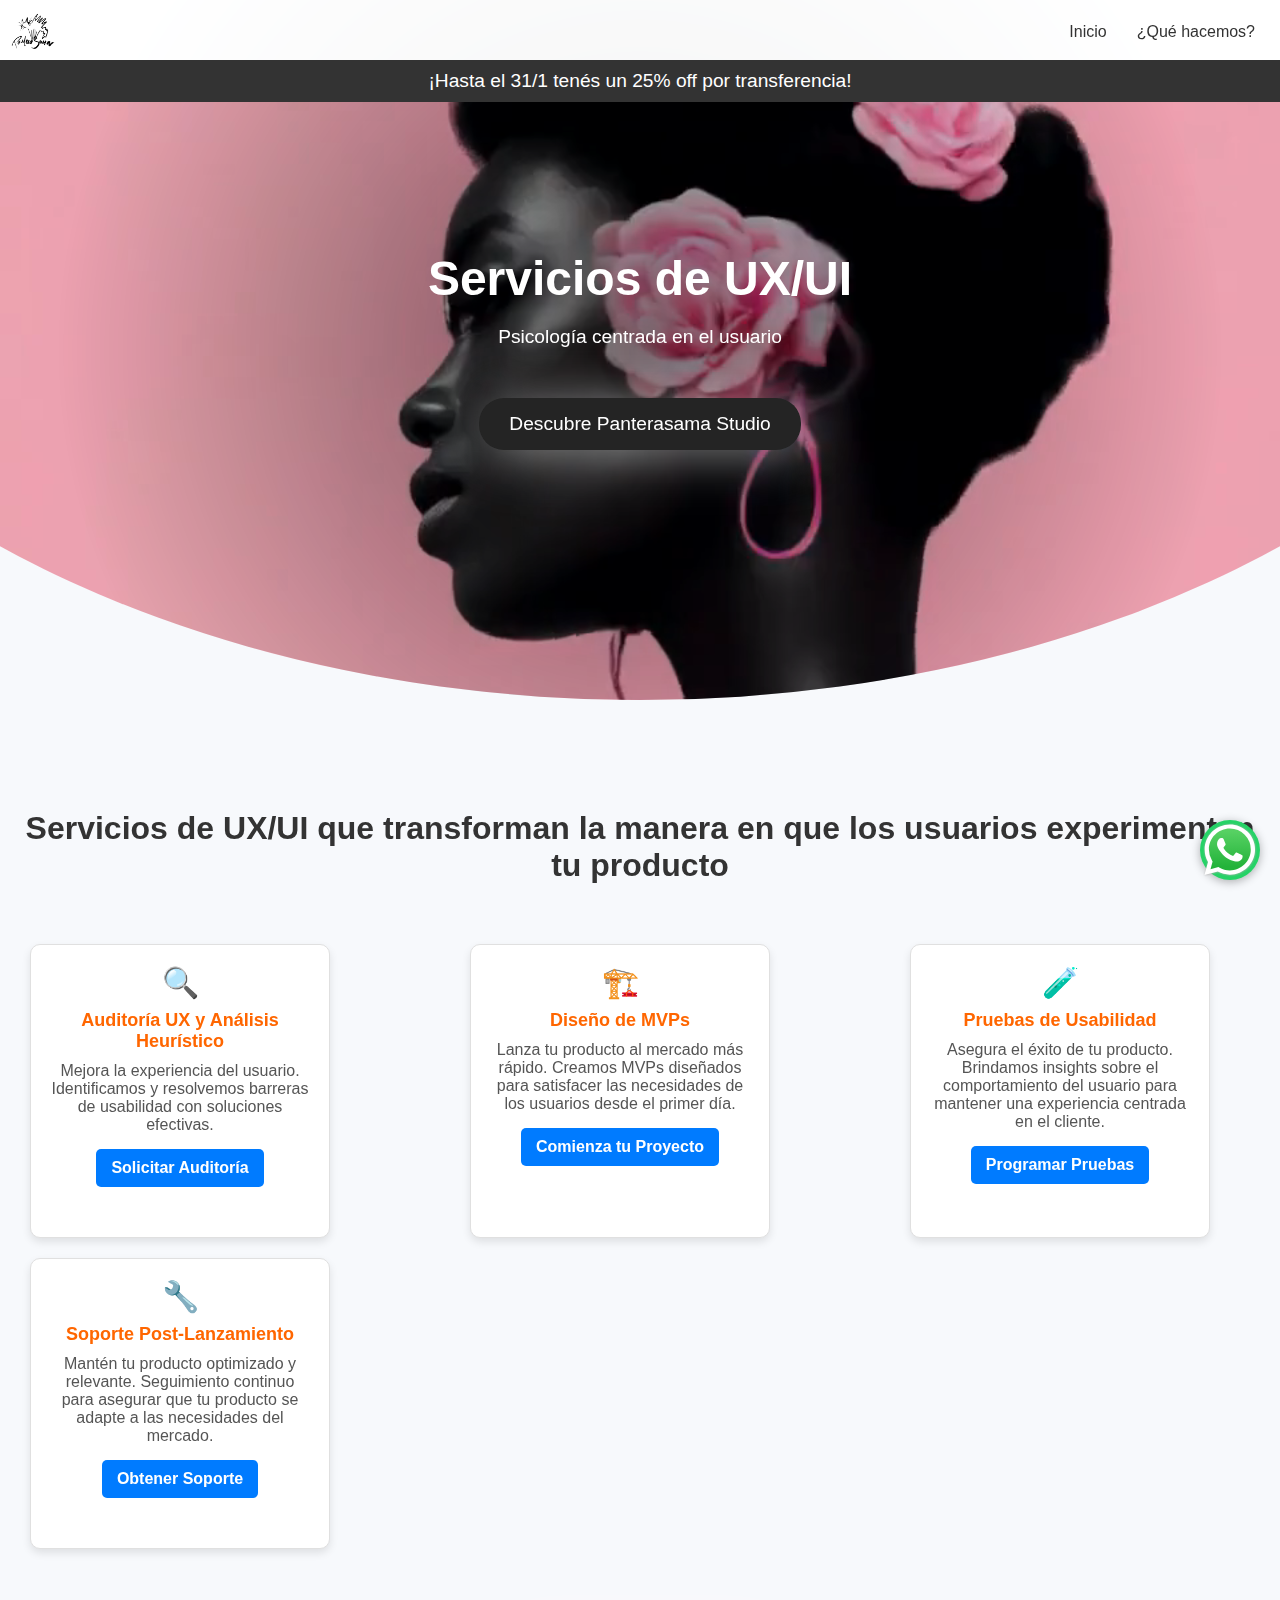
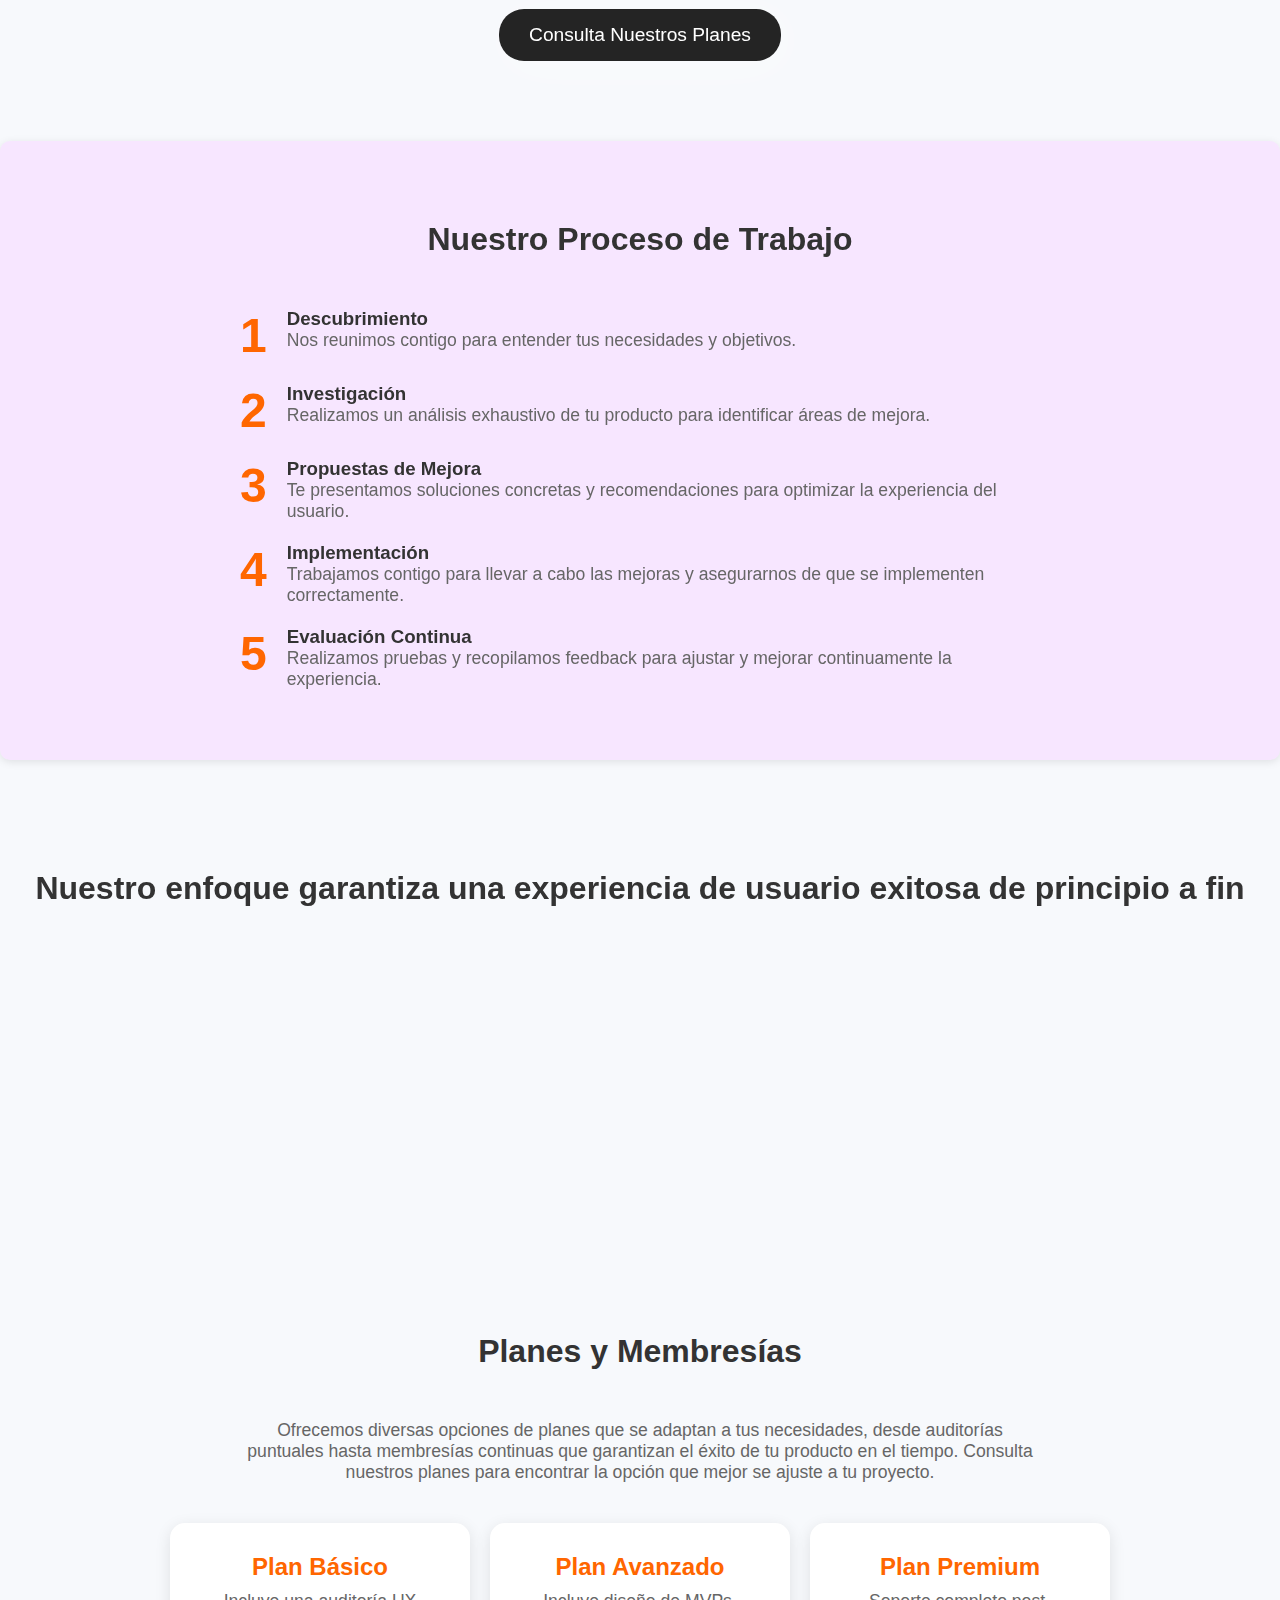
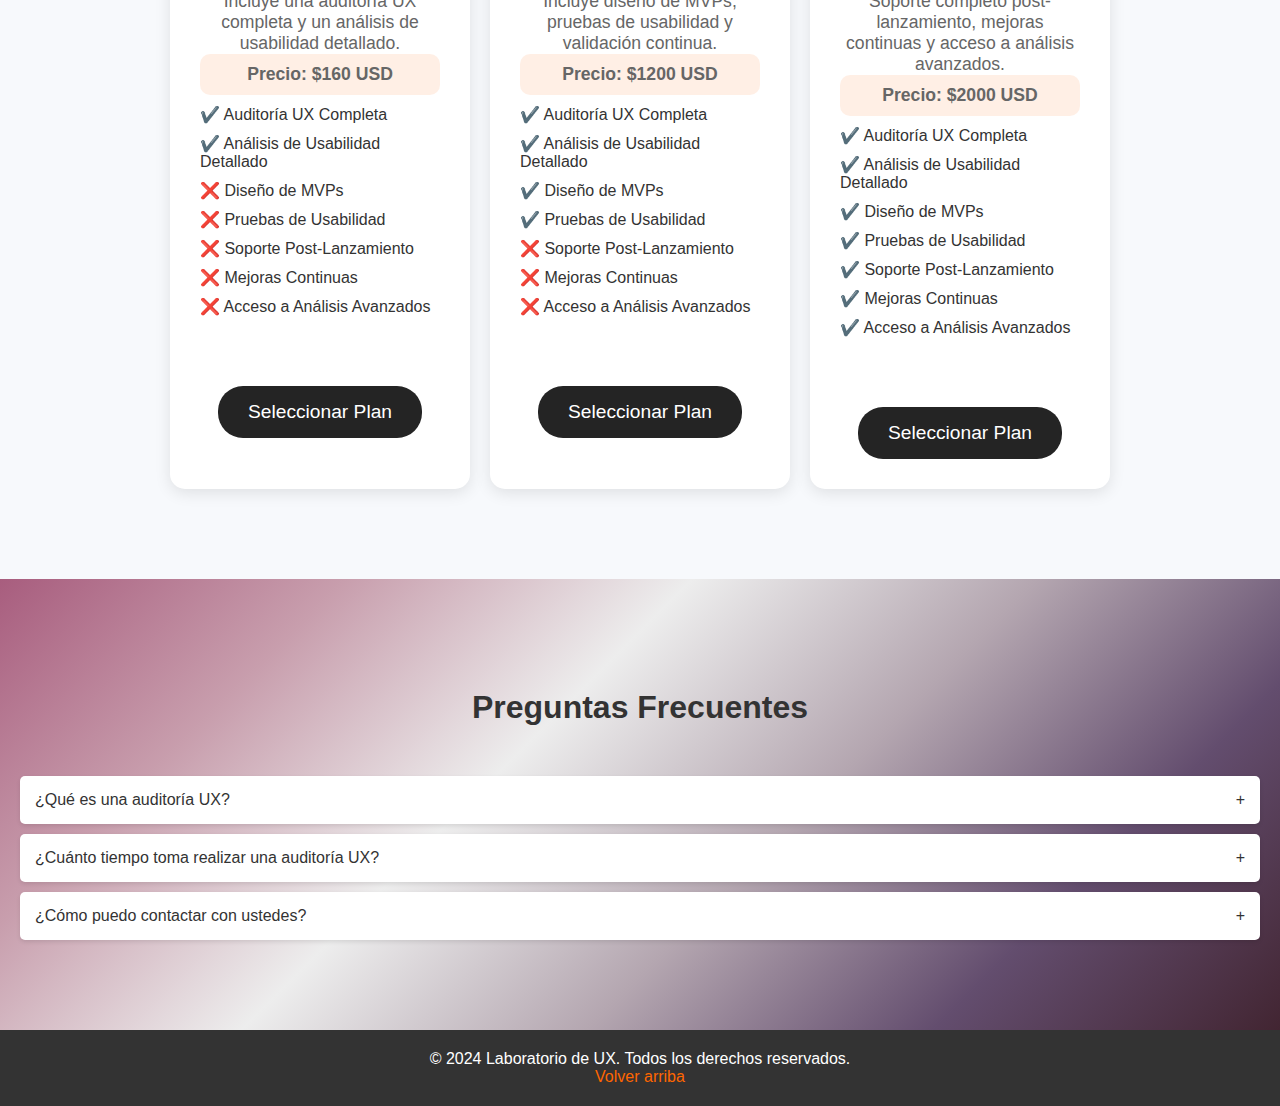
==== commit 107c353f: "Update index.html" ====
--- a/index.html
+++ b/index.html
@@ -41,7 +41,7 @@
         <div class="menu-toggle" id="menu-toggle">☰</div>
         <div class="menu" id="menu">
             <a href="index.html">Inicio</a>
-            <a href="quehacemos.html">'¿Qué hacemos?'</a>
+            <a href="quehacemos.html">¿Qué hacemos?</a>
       
         </div>
     </nav>
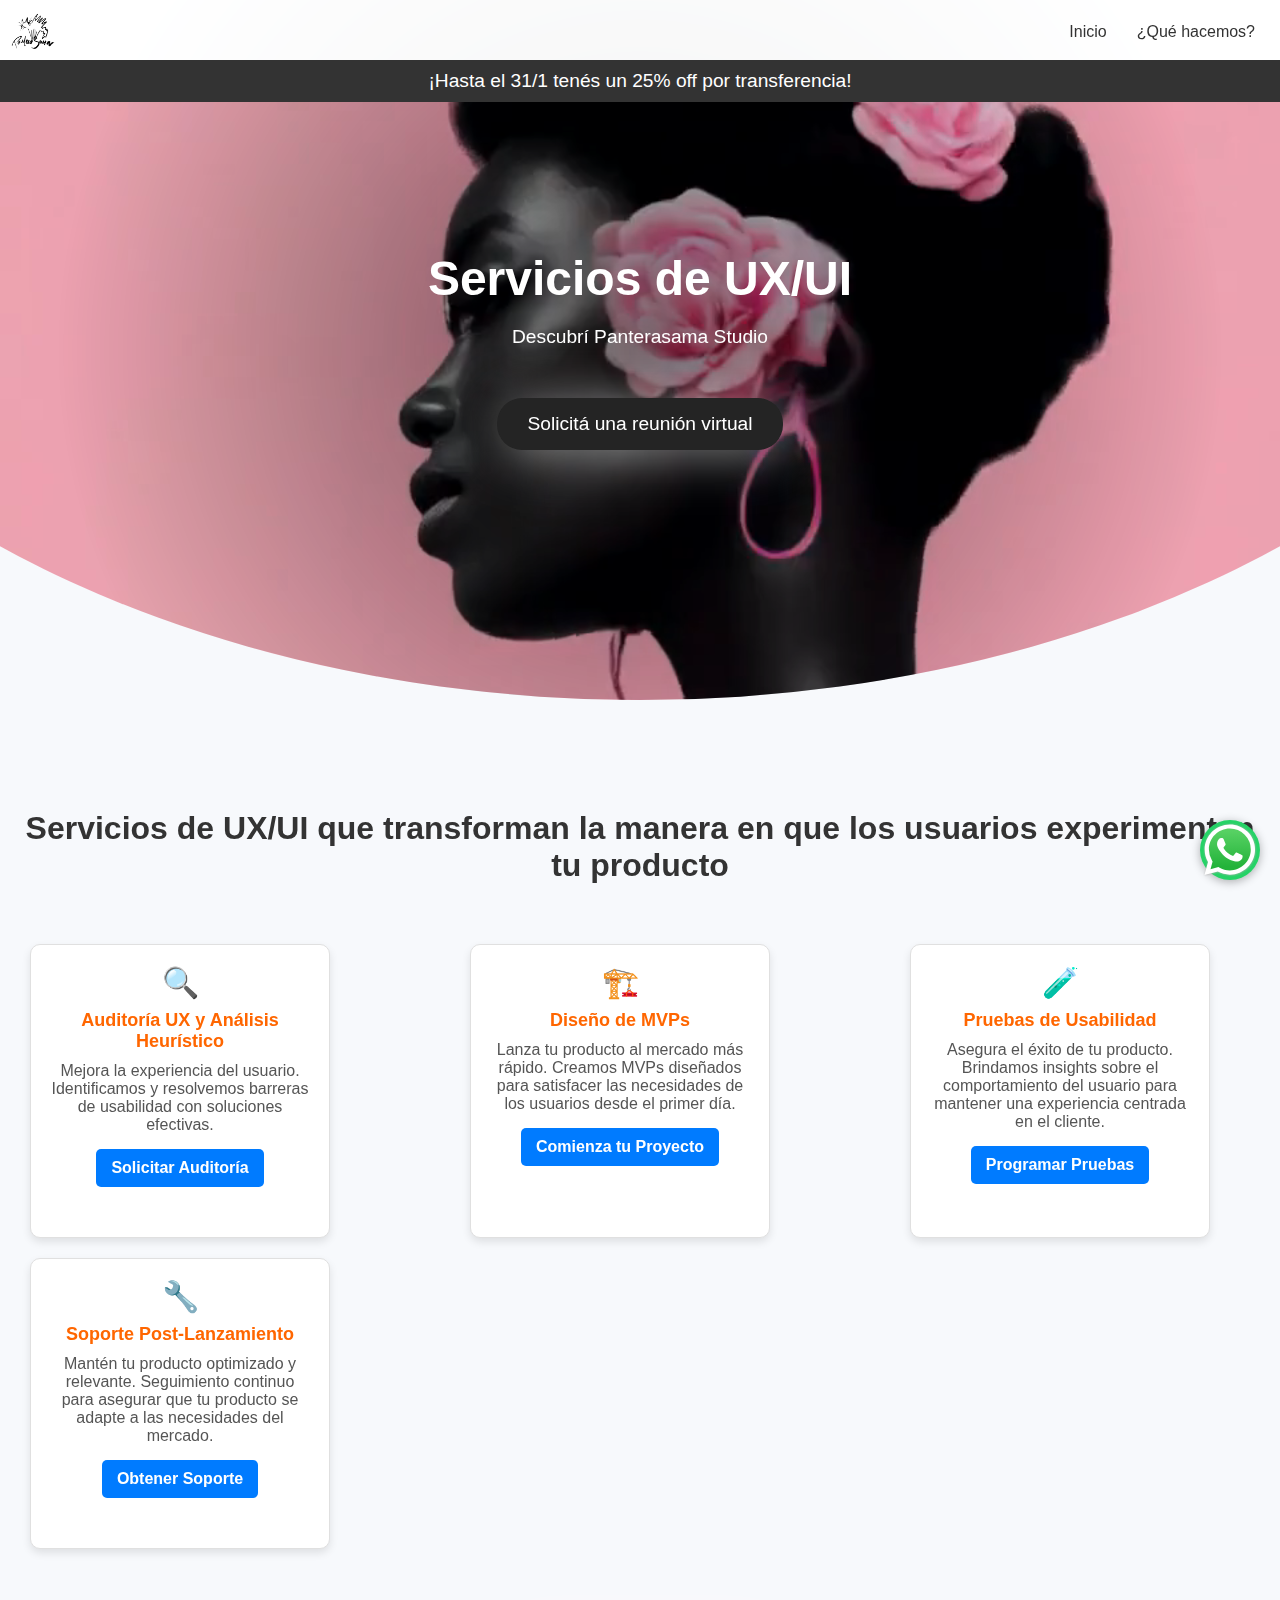
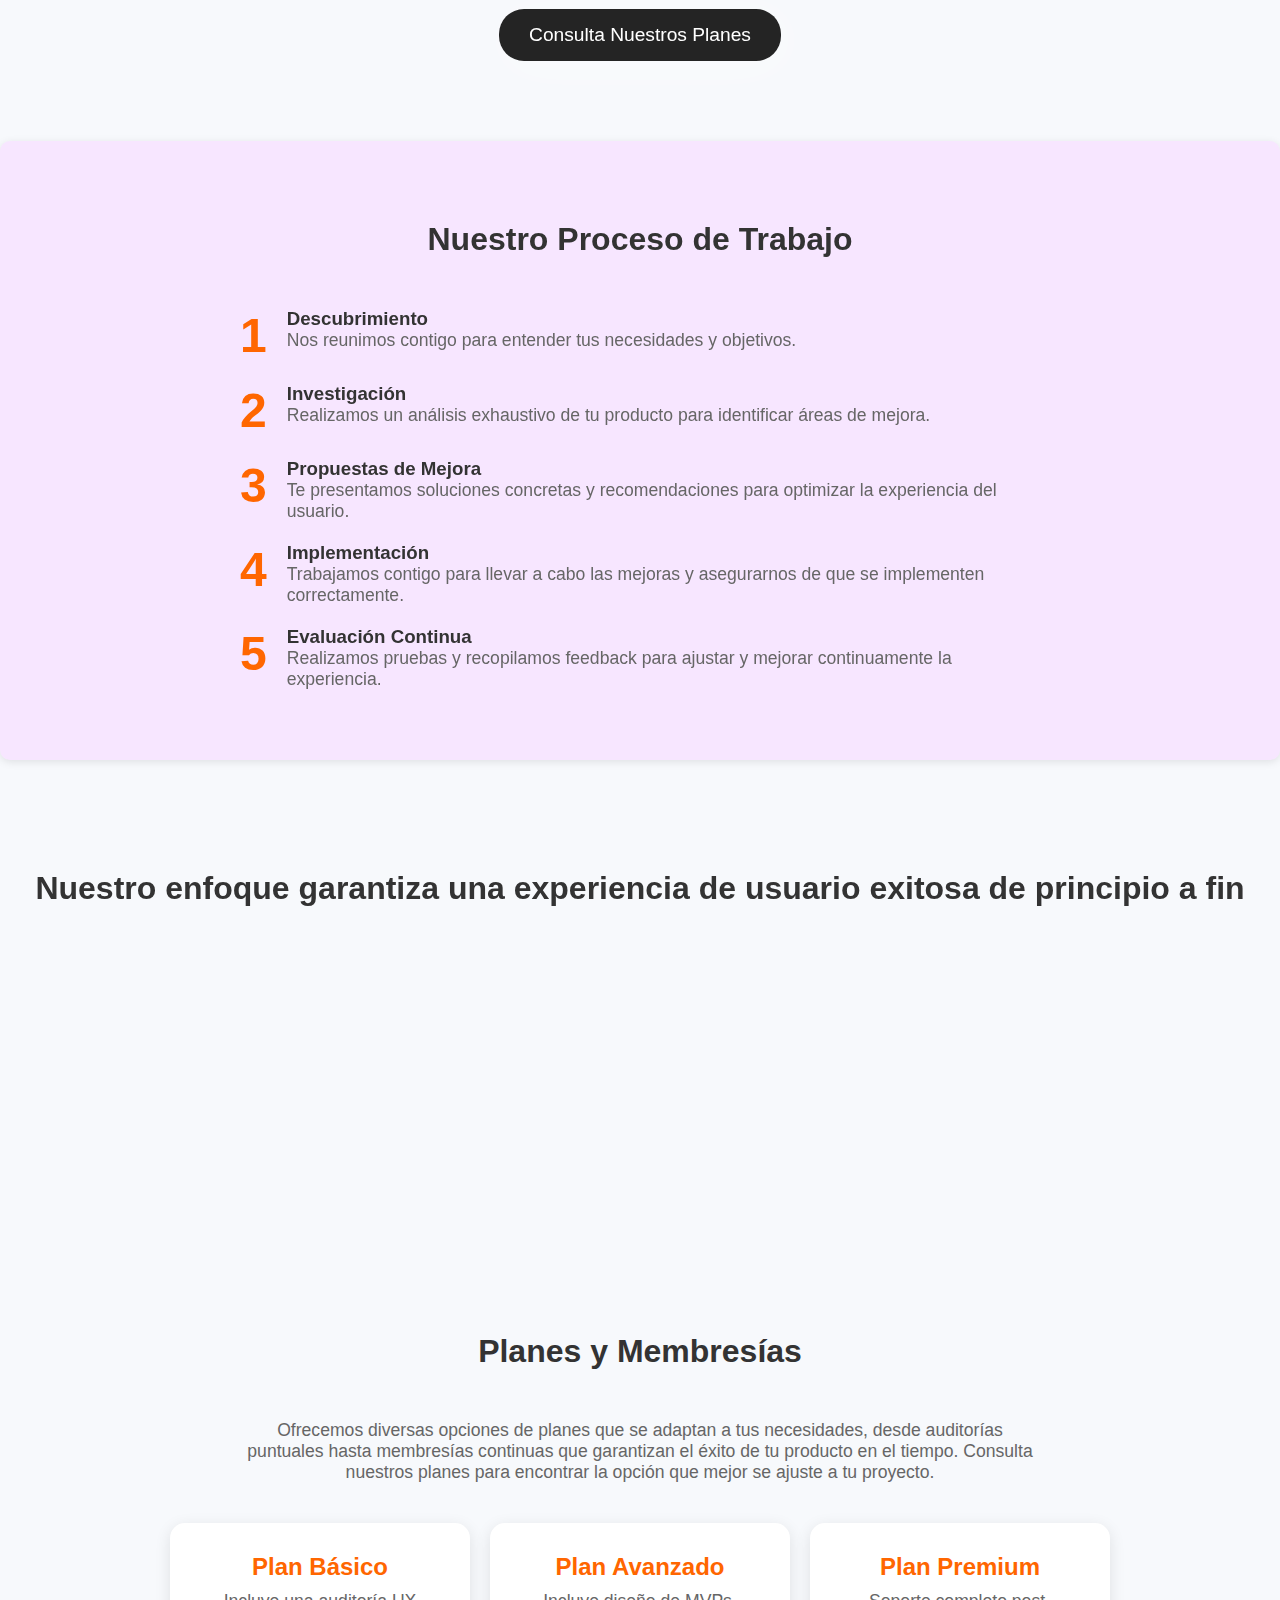
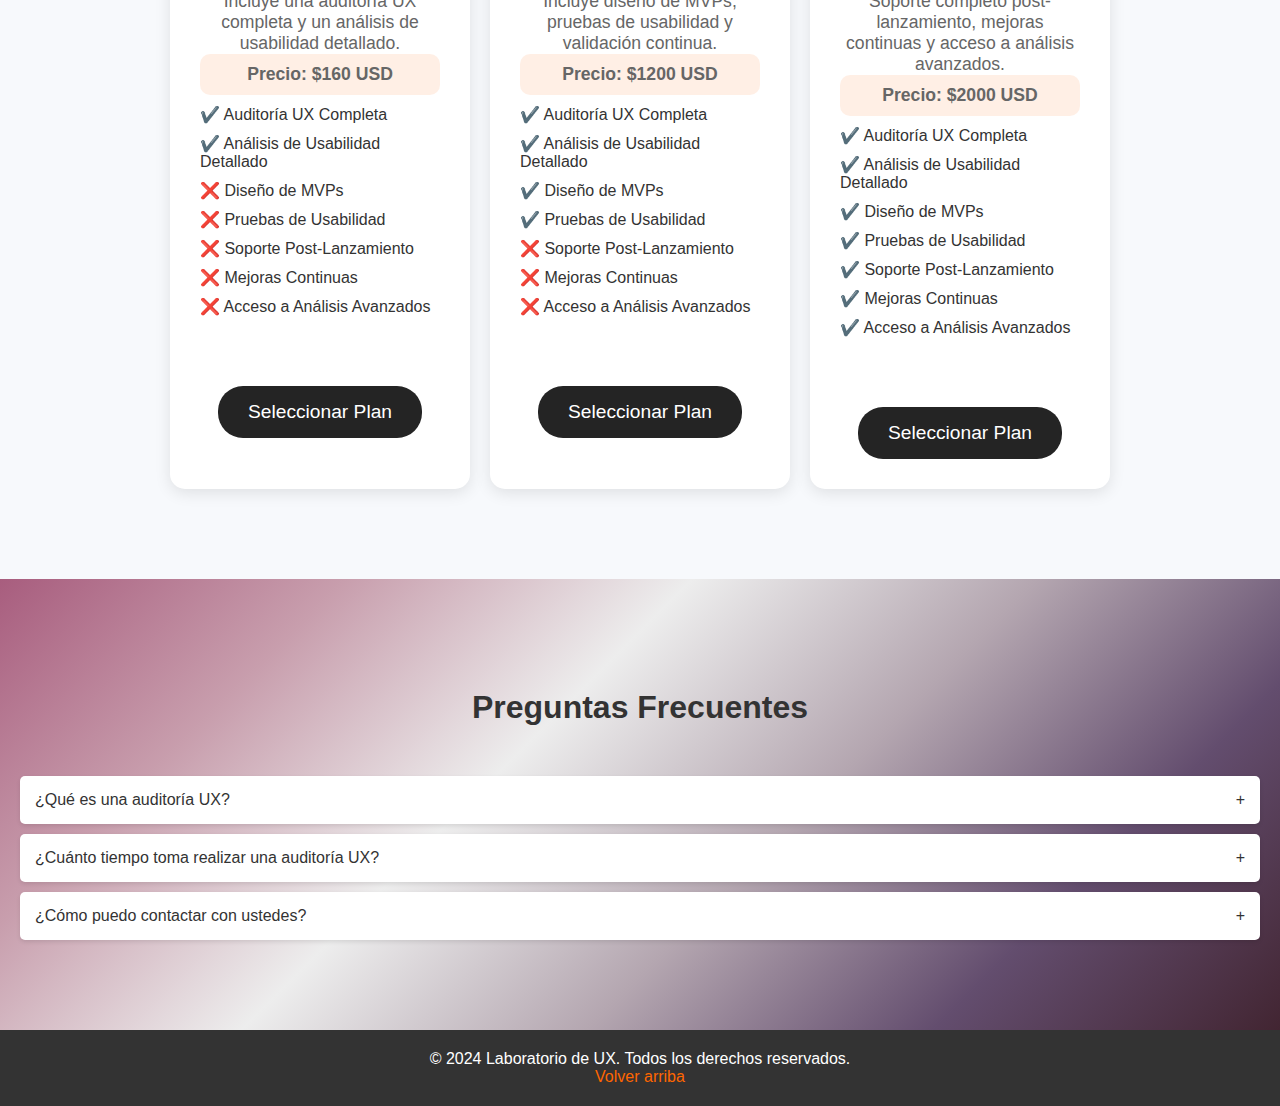
==== commit e163d1be: "Update index.html" ====
--- a/index.html
+++ b/index.html
@@ -60,8 +60,8 @@
         </video>
         <h1>Servicios de UX/UI</h1>
 
-        <p>Psicología centrada en el usuario</p>
-        <a href="#" class="cta-button-secondary">Descubre Panterasama Studio</a>
+        <p>Descubrí Panterasama Studio</p>
+        <a href="#" class="cta-button-secondary">Solicitá una reunión virtual</a>
         <div class="wave"></div>
     </div>
     
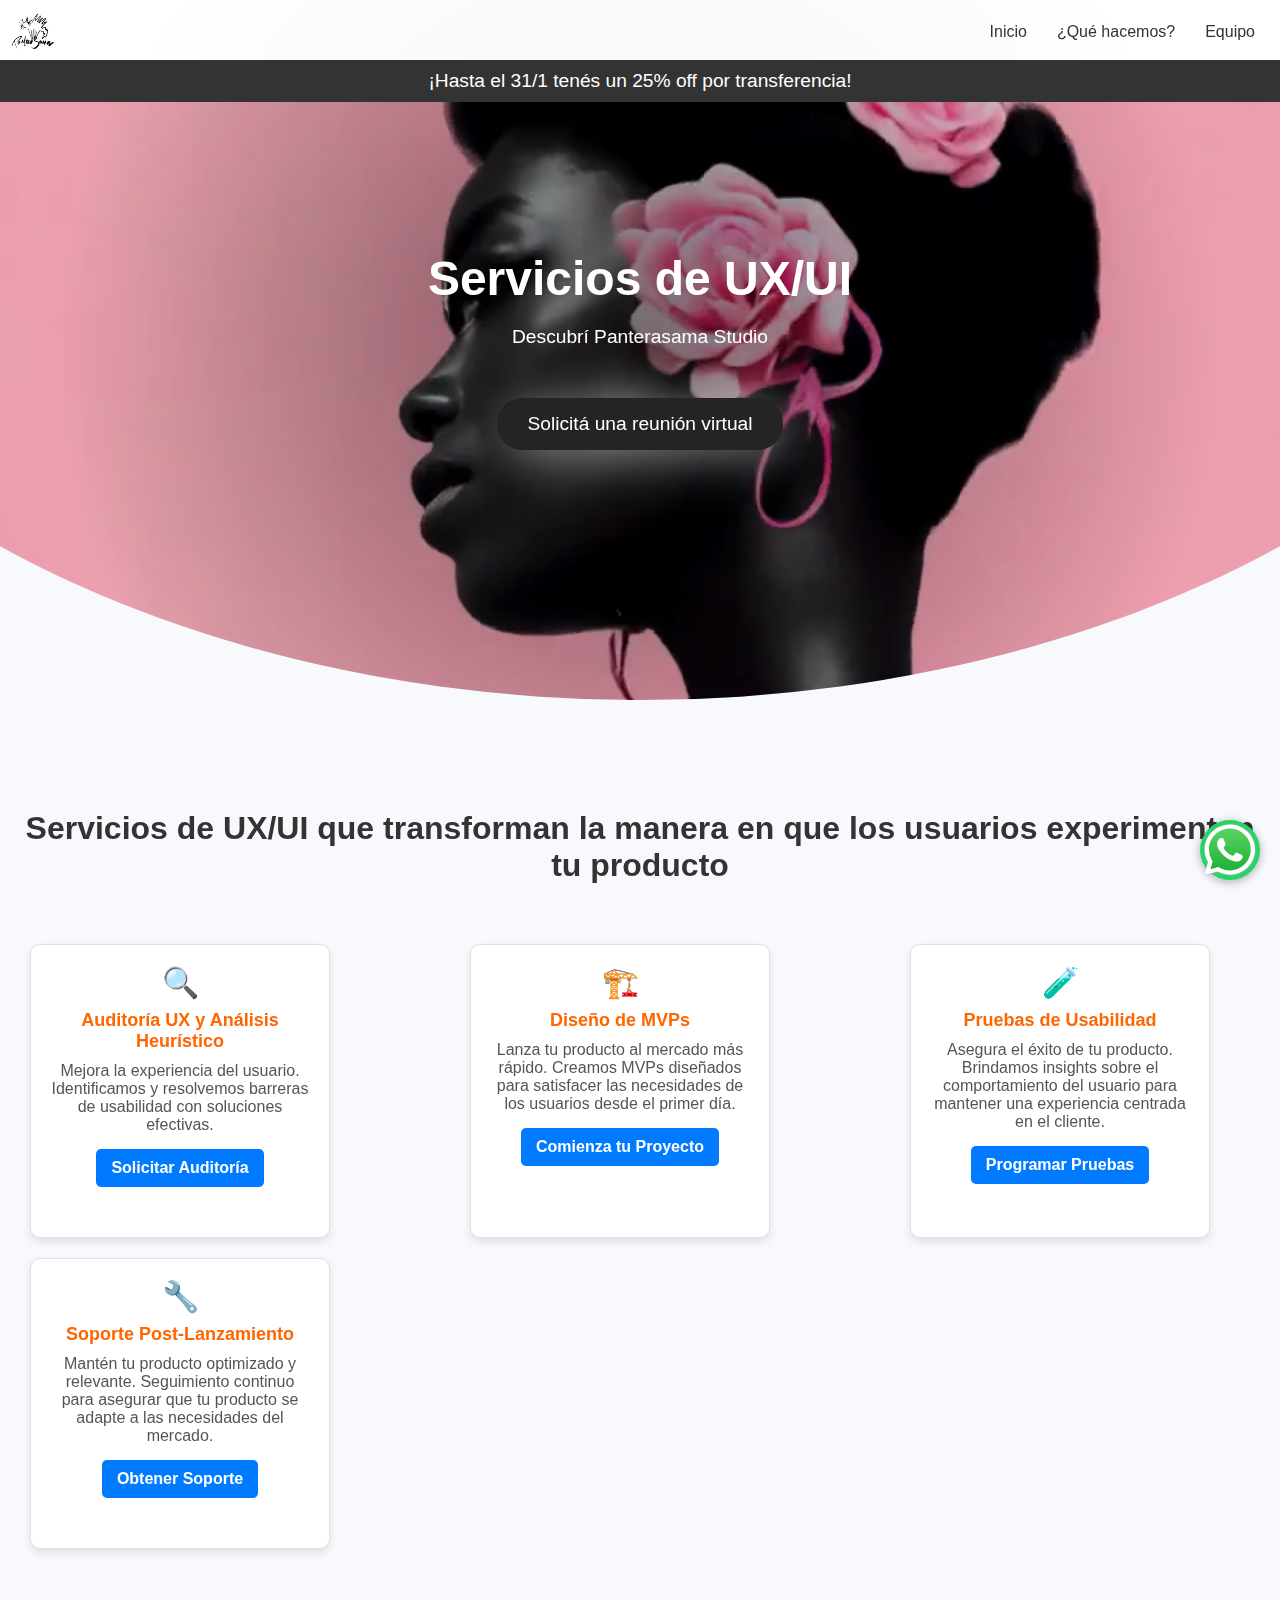
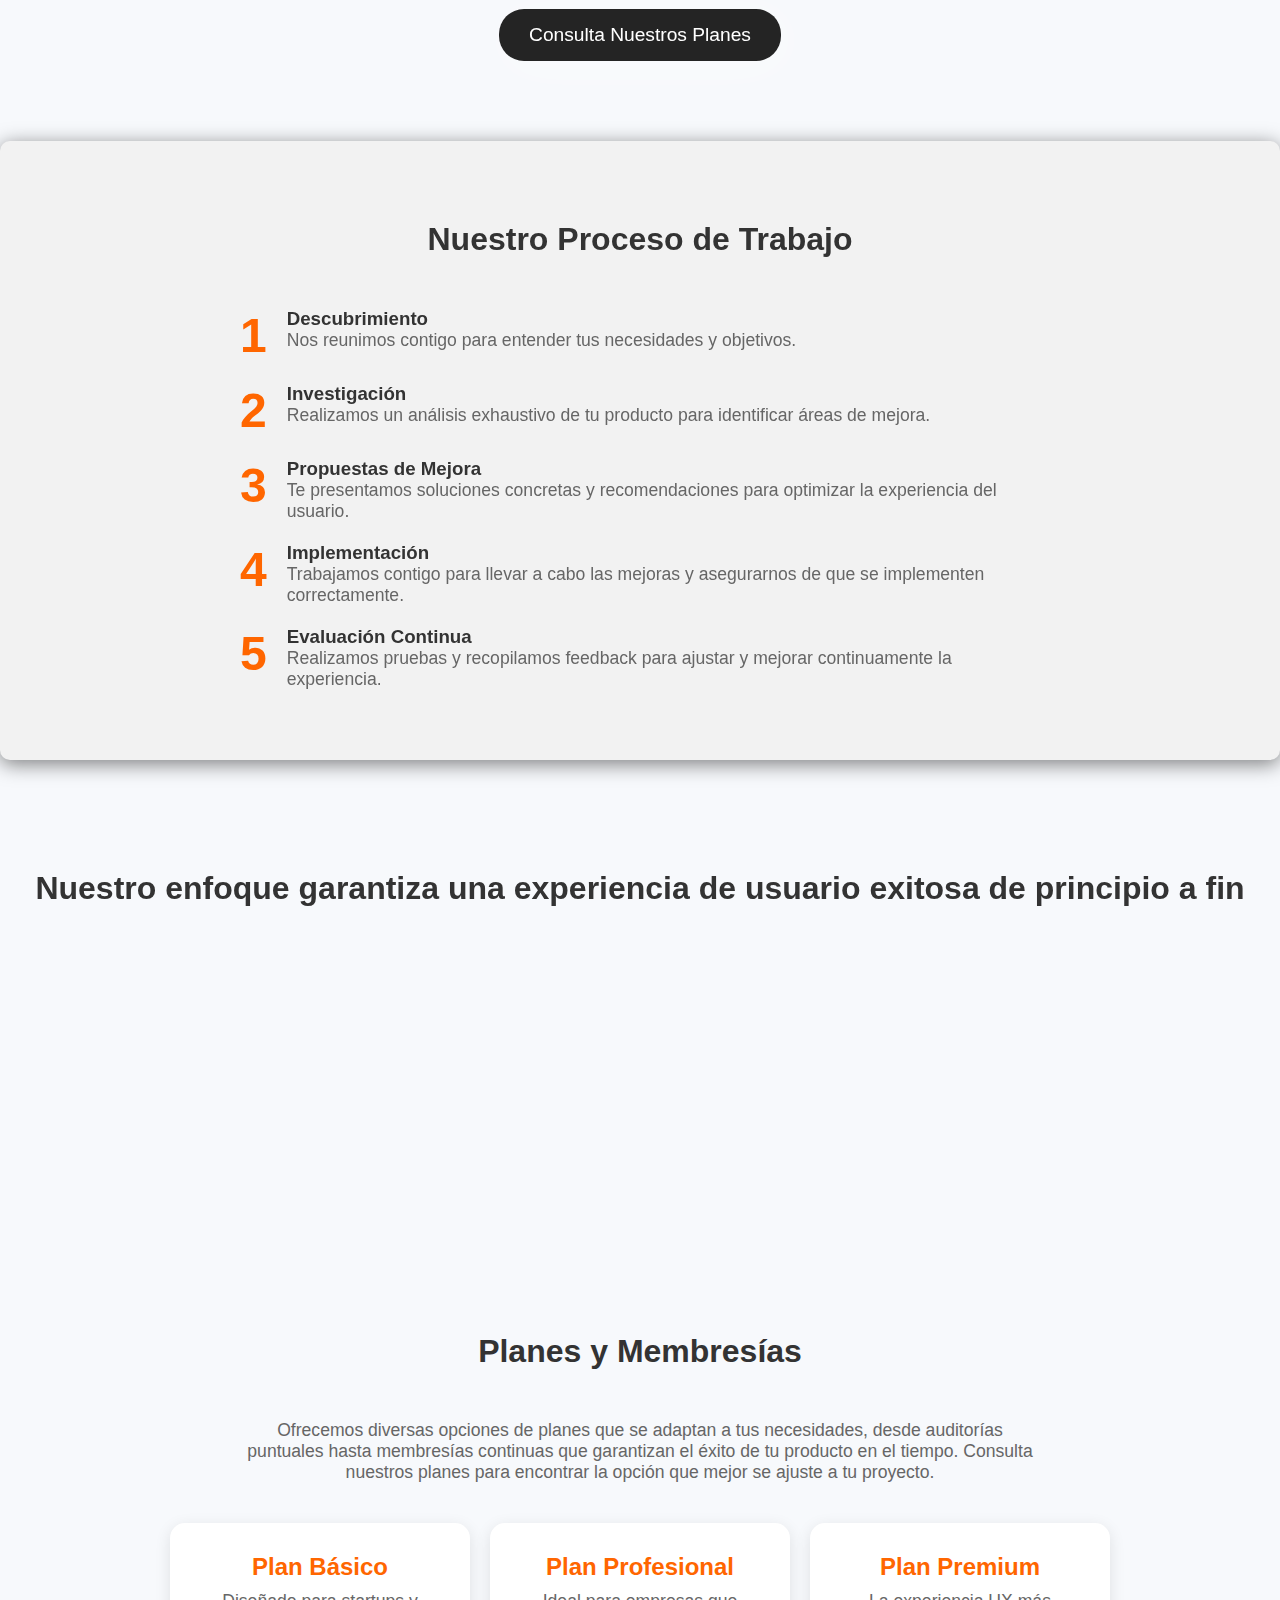
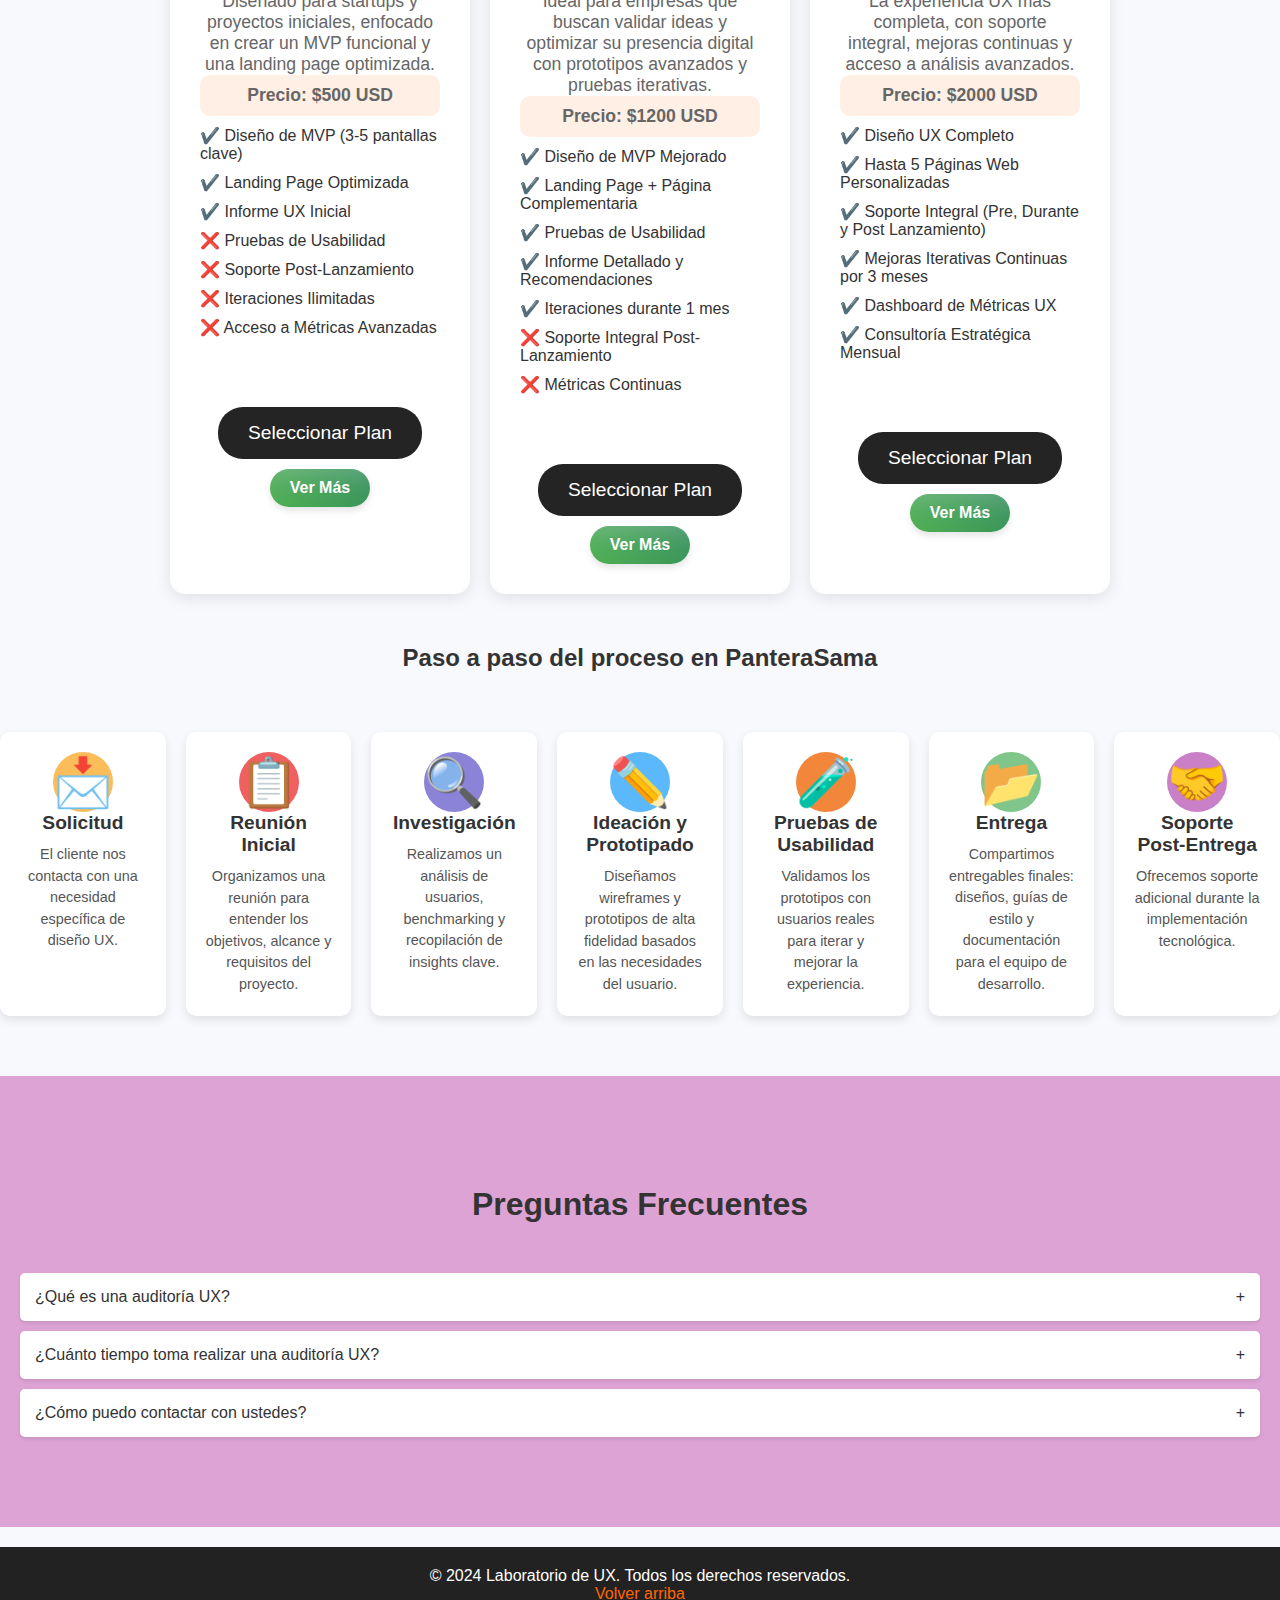
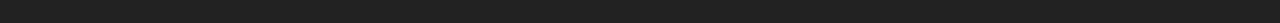
==== commit 60027cc5: "nueva seccion equipo" ====
--- a/index.html
+++ b/index.html
@@ -42,7 +42,7 @@
         <div class="menu" id="menu">
             <a href="index.html">Inicio</a>
             <a href="quehacemos.html">¿Qué hacemos?</a>
-      
+            <a href="sobre_nosotros.html">Equipo</a>
         </div>
     </nav>
     
@@ -189,62 +189,248 @@
         </div><div class="wave-bottom"></div>
     </section> Sección 4: Testimonios -->
 
-<section id="planes" class="section">
-    <h2>Planes y Membresías</h2>
-    <p>Ofrecemos diversas opciones de planes que se adaptan a tus necesidades, desde auditorías puntuales hasta membresías continuas que garantizan el éxito de tu producto en el tiempo. Consulta nuestros planes para encontrar la opción que mejor se ajuste a tu proyecto.</p>
-    
-    <div class="plans">
-        <div class="plan-card">
-            <h3>Plan Básico</h3>
-            <p>Incluye una auditoría UX completa y un análisis de usabilidad detallado.</p>
-            <p class="plan-price"><strong>Precio: $160 USD</strong></p>
-            <ul>
-                <li>✔️ Auditoría UX Completa</li>
-                <li>✔️ Análisis de Usabilidad Detallado</li>
-                <li>❌ Diseño de MVPs</li>
-                <li>❌ Pruebas de Usabilidad</li>
-                <li>❌ Soporte Post-Lanzamiento</li>
-                <li>❌ Mejoras Continuas</li>
-                <li>❌ Acceso a Análisis Avanzados</li>
+    <!--<section id="planes" class="section">
+        <h2>Planes y Membresías</h2>
+        <p>Ofrecemos diversas opciones de planes que se adaptan a tus necesidades, desde auditorías puntuales hasta membresías continuas que garantizan el éxito de tu producto en el tiempo. Consulta nuestros planes para encontrar la opción que mejor se ajuste a tu proyecto.</p>
+        
+        <div class="plans">
+            <div class="plan-card">
+                <h3>Plan Básico</h3>
+                <p>Diseñado para startups y proyectos iniciales, enfocado en crear un MVP funcional y una landing page optimizada.</p>
+                <p class="plan-price"><strong>Precio: $500 USD</strong></p>
+                <ul>
+                    <li>✔️ Diseño de MVP (3-5 pantallas clave)</li>
+                    <li>✔️ Landing Page Optimizada</li>
+                    <li>✔️ Informe UX Inicial</li>
+                    <li>❌ Pruebas de Usabilidad</li>
+                    <li>❌ Soporte Post-Lanzamiento</li>
+                    <li>❌ Iteraciones Ilimitadas</li>
+                    <li>❌ Acceso a Métricas Avanzadas</li>
+                </ul>
+                <a href="https://wa.me/5491128074418?text=Estoy%20interesado%20en%20el%20Plan%20Básico" class="cta-button-secondary">Seleccionar Plan</a>
+            </div>
+            
+            <div class="plan-card">
+                <h3>Plan Profesional</h3>
+                <p>Ideal para empresas que buscan validar ideas y optimizar su presencia digital con prototipos avanzados y pruebas iterativas.</p>
+                <p class="plan-price"><strong>Precio: $1200 USD</strong></p>
+                <ul>
+                    <li>✔️ Diseño de MVP Mejorado</li>
+                    <li>✔️ Landing Page + Página Complementaria</li>
+                    <li>✔️ Pruebas de Usabilidad</li>
+                    <li>✔️ Informe Detallado y Recomendaciones</li>
+                    <li>✔️ Iteraciones durante 1 mes</li>
+                    <li>❌ Soporte Integral Post-Lanzamiento</li>
+                    <li>❌ Métricas Continuas</li>
+                </ul>
+                <a href="https://wa.me/5491128074418?text=Estoy%20interesado%20en%20el%20Plan%20Profesional" class="cta-button-secondary">Seleccionar Plan</a>
+            </div>
+            
+            <div class="plan-card">
+                <h3>Plan Premium</h3>
+                <p>La experiencia UX más completa, con soporte integral, mejoras continuas y acceso a análisis avanzados.</p>
+                <p class="plan-price"><strong>Precio: $2000 USD</strong></p>
+                <ul>
+                    <li>✔️ Diseño UX Completo</li>
+                    <li>✔️ Hasta 5 Páginas Web Personalizadas</li>
+                    <li>✔️ Soporte Integral (Pre, Durante y Post Lanzamiento)</li>
+                    <li>✔️ Mejoras Iterativas Continuas por 3 meses</li>
+                    <li>✔️ Dashboard de Métricas UX</li>
+                    <li>✔️ Consultoría Estratégica Mensual</li>
+                </ul>
+                <a href="https://wa.me/5491128074418?text=Estoy%20interesado%20en%20el%20Plan%20Premium" class="cta-button-secondary">Seleccionar Plan</a>
+            </div>
+        </div>
+        <div class="wave-bottom"></div>
+    </section>
+    
+    <section id="detalle-basico" class="section">
+        <h2>Detalle del Plan Básico</h2>
+        <p>El Plan Básico está diseñado para quienes están dando sus primeros pasos en el desarrollo de productos digitales.</p>
+        <ul>
+            <li><strong>MVP:</strong> Diseño de un prototipo funcional con 3-5 pantallas clave.</li>
+            <li><strong>Landing Page:</strong> Optimizada para captar leads y probar ideas de negocio.</li>
+            <li><strong>Informe UX:</strong> Análisis inicial para identificar oportunidades y retos del producto.</li>
+        </ul>
+    </section>
+    
+    <section id="detalle-profesional" class="section">
+        <h2>Detalle del Plan Profesional</h2>
+        <p>El Plan Profesional es ideal para empresas que buscan validar conceptos y optimizar la experiencia del usuario.</p>
+        <ul>
+            <li><strong>MVP Mejorado:</strong> Prototipos interactivos y pruebas iterativas.</li>
+            <li><strong>Landing Page + Página Complementaria:</strong> Diseño alineado con los objetivos del negocio.</li>
+            <li><strong>Pruebas de Usabilidad:</strong> Evaluaciones para resolver fricciones y mejorar la experiencia.</li>
+            <li><strong>Iteraciones:</strong> Cambios ilimitados durante el primer mes tras la entrega.</li>
+        </ul>
+    </section>
+    
+    <section id="detalle-premium" class="section">
+        <h2>Detalle del Plan Premium</h2>
+        <p>El Plan Premium garantiza una experiencia integral, diseñada para proyectos de alto impacto.</p>
+        <ul>
+            <li><strong>Diseño UX Completo:</strong> Desde investigación hasta implementación final.</li>
+            <li><strong>Páginas Personalizadas:</strong> Hasta 5 páginas con branding completo.</li>
+            <li><strong>Soporte Integral:</strong> Incluye pre, durante y post lanzamiento.</li>
+            <li><strong>Mejoras Continuas:</strong> Iteraciones constantes durante 3 meses.</li>
+            <li><strong>Métricas UX:</strong> Dashboard de seguimiento y optimización.</li>
+            <li><strong>Consultoría:</strong> Sesiones estratégicas mensuales para guiar el éxito del proyecto.</li>
+        </ul>
+    </section>-->
+    
+    <section id="planes" class="section">
+        <h2>Planes y Membresías</h2>
+        <p>Ofrecemos diversas opciones de planes que se adaptan a tus necesidades, desde auditorías puntuales hasta membresías continuas que garantizan el éxito de tu producto en el tiempo. Consulta nuestros planes para encontrar la opción que mejor se ajuste a tu proyecto.</p>
+    
+        <div class="plans">
+            <!-- Plan Básico -->
+            <div class="plan-card">
+                <h3>Plan Básico</h3>
+                <p>Diseñado para startups y proyectos iniciales, enfocado en crear un MVP funcional y una landing page optimizada.</p>
+                <p class="plan-price"><strong>Precio: $500 USD</strong></p>
+                <ul>
+                    <li>✔️ Diseño de MVP (3-5 pantallas clave)</li>
+                    <li>✔️ Landing Page Optimizada</li>
+                    <li>✔️ Informe UX Inicial</li>
+                    <li>❌ Pruebas de Usabilidad</li>
+                    <li>❌ Soporte Post-Lanzamiento</li>
+                    <li>❌ Iteraciones Ilimitadas</li>
+                    <li>❌ Acceso a Métricas Avanzadas</li>
+                </ul>
+                <a href="https://wa.me/5491128074418?text=Estoy%20interesado%20en%20el%20Plan%20Básico" class="cta-button-secondary">Seleccionar Plan</a>
+                <button class="toggle-details" onclick="toggleDetails('detalle-basico')">Ver Más</button>
+            </div>
+    
+            <!-- Plan Profesional -->
+            <div class="plan-card">
+                <h3>Plan Profesional</h3>
+                <p>Ideal para empresas que buscan validar ideas y optimizar su presencia digital con prototipos avanzados y pruebas iterativas.</p>
+                <p class="plan-price"><strong>Precio: $1200 USD</strong></p>
+                <ul>
+                    <li>✔️ Diseño de MVP Mejorado</li>
+                    <li>✔️ Landing Page + Página Complementaria</li>
+                    <li>✔️ Pruebas de Usabilidad</li>
+                    <li>✔️ Informe Detallado y Recomendaciones</li>
+                    <li>✔️ Iteraciones durante 1 mes</li>
+                    <li>❌ Soporte Integral Post-Lanzamiento</li>
+                    <li>❌ Métricas Continuas</li>
+                </ul>
+                <a href="https://wa.me/5491128074418?text=Estoy%20interesado%20en%20el%20Plan%20Profesional" class="cta-button-secondary">Seleccionar Plan</a>
+                <button class="toggle-details" onclick="toggleDetails('detalle-profesional')">Ver Más</button>
+            </div>
+    
+            <!-- Plan Premium -->
+            <div class="plan-card">
+                <h3>Plan Premium</h3>
+                <p>La experiencia UX más completa, con soporte integral, mejoras continuas y acceso a análisis avanzados.</p>
+                <p class="plan-price"><strong>Precio: $2000 USD</strong></p>
+                <ul>
+                    <li>✔️ Diseño UX Completo</li>
+                    <li>✔️ Hasta 5 Páginas Web Personalizadas</li>
+                    <li>✔️ Soporte Integral (Pre, Durante y Post Lanzamiento)</li>
+                    <li>✔️ Mejoras Iterativas Continuas por 3 meses</li>
+                    <li>✔️ Dashboard de Métricas UX</li>
+                    <li>✔️ Consultoría Estratégica Mensual</li>
+                </ul>
+                <a href="https://wa.me/5491128074418?text=Estoy%20interesado%20en%20el%20Plan%20Premium" class="cta-button-secondary">Seleccionar Plan</a>
+                <button class="toggle-details" onclick="toggleDetails('detalle-premium')">Ver Más</button>
+            </div>
+        </div>
+    
+        <!-- Detalles Ocultos -->
+        <div id="detalle-basico" class="details hidden">
+            <h2>Detalle del Plan Básico</h2>
+            <p>El Plan Básico está diseñado para quienes están dando sus primeros pasos en el desarrollo de productos digitales.</p>
+            <ul id="detalle-basico">
+                <li><strong>MVP:</strong> Diseño de un prototipo funcional con 3-5 pantallas clave.</li>
+                <li><strong>Landing Page:</strong> Optimizada para captar leads y probar ideas de negocio.</li>
+                <li><strong>Informe UX:</strong> Análisis inicial para identificar oportunidades y retos del producto.</li>
             </ul>
-            <a href="https://wa.me/5491128074418?text=Estoy%20interesado%20en%20la%20membresía%20Básica" class="cta-button-secondary">Seleccionar Plan</a>
-        </div>
-        
-        <div class="plan-card">
-            <h3>Plan Avanzado</h3>
-            <p>Incluye diseño de MVPs, pruebas de usabilidad y validación continua.</p>
-            <p class="plan-price"><strong>Precio: $1200 USD</strong></p>
-            <ul>
-                <li>✔️ Auditoría UX Completa</li>
-                <li>✔️ Análisis de Usabilidad Detallado</li>
-                <li>✔️ Diseño de MVPs</li>
-                <li>✔️ Pruebas de Usabilidad</li>
-                <li>❌ Soporte Post-Lanzamiento</li>
-                <li>❌ Mejoras Continuas</li>
-                <li>❌ Acceso a Análisis Avanzados</li>
+        </div>
+        <div id="detalle-profesional" class="details hidden">
+            <h2>Detalle del Plan Profesional</h2>
+            <p>El Plan Profesional es ideal para empresas que buscan validar conceptos y optimizar la experiencia del usuario.</p>
+            <ul id="detalle-basico">
+                <li><strong>MVP Mejorado:</strong> Prototipos interactivos y pruebas iterativas.</li>
+                <li><strong>Landing Page + Página Complementaria:</strong> Diseño alineado con los objetivos del negocio.</li>
+                <li><strong>Pruebas de Usabilidad:</strong> Evaluaciones para resolver fricciones y mejorar la experiencia.</li>
+                <li><strong>Iteraciones:</strong> Cambios ilimitados durante el primer mes tras la entrega.</li>
             </ul>
-            <a href="https://wa.me/5491128074418?text=Estoy%20interesado%20en%20la%20membresía%20Avanzada" class="cta-button-secondary">Seleccionar Plan</a>
-        </div>
-        
-        <div class="plan-card">
-            <h3>Plan Premium</h3>
-            <p>Soporte completo post-lanzamiento, mejoras continuas y acceso a análisis avanzados.</p>
-            <p class="plan-price"><strong>Precio: $2000 USD</strong></p>
-            <ul>
-                <li>✔️ Auditoría UX Completa</li>
-                <li>✔️ Análisis de Usabilidad Detallado</li>
-                <li>✔️ Diseño de MVPs</li>
-                <li>✔️ Pruebas de Usabilidad</li>
-                <li>✔️ Soporte Post-Lanzamiento</li>
-                <li>✔️ Mejoras Continuas</li>
-                <li>✔️ Acceso a Análisis Avanzados</li>
+        </div>
+        <div id="detalle-premium" class="details hidden">
+            <h2>Detalle del Plan Premium</h2>
+            <p>El Plan Premium garantiza una experiencia integral, diseñada para proyectos de alto impacto.</p>
+            <ul id="detalle-basico">
+                <li><strong>Diseño UX Completo:</strong> Desde investigación hasta implementación final.</li>
+                <li><strong>Páginas Personalizadas:</strong> Hasta 5 páginas con branding completo.</li>
+                <li><strong>Soporte Integral:</strong> Incluye pre, durante y post lanzamiento.</li>
+                <li><strong>Mejoras Continuas:</strong> Iteraciones constantes durante 3 meses.</li>
+                <li><strong>Métricas UX:</strong> Dashboard de seguimiento y optimización.</li>
+                <li><strong>Consultoría:</strong> Sesiones estratégicas mensuales para guiar el éxito del proyecto.</li>
             </ul>
-            <a href="https://wa.me/5491128074418?text=Estoy%20interesado%20en%20la%20membresía%20Premium" class="cta-button-secondary">Seleccionar Plan</a>
-        </div>
-    </div><div class="wave-bottom"></div>
-</section>
-
-
+        </div>
+    </section>
+    <script>
+        function toggleDetails(id) {
+            const details = document.getElementById(id);
+            details.classList.toggle('hidden');
+        }
+    
+        </script>        
+        <script>
+       
+function toggleDetails(id) {
+    const details = document.getElementById(id);
+    
+    // Alternar la visibilidad del contenido
+    details.classList.toggle('hidden');
+    
+    // Si el contenido se muestra, desplazar hacia esa sección
+    if (!details.classList.contains('hidden')) {
+        details.scrollIntoView({ behavior: 'smooth', block: 'start' });
+    }
+}
+
+
+</script>
+    <h2>Paso a paso del proceso en PanteraSama</h2>
+    <div class="value-proposition">
+        <div class="step">
+            <div class="step-icon reclutamiento">📩</div>
+            <div class="step-title">Solicitud</div>
+            <div class="step-desc">El cliente nos contacta con una necesidad específica de diseño UX.</div>
+        </div>
+        <div class="step">
+            <div class="step-icon seleccion">📋</div>
+            <div class="step-title">Reunión Inicial</div>
+            <div class="step-desc">Organizamos una reunión para entender los objetivos, alcance y requisitos del proyecto.</div>
+        </div>
+        <div class="step">
+            <div class="step-icon induccion">🔍</div>
+            <div class="step-title">Investigación</div>
+            <div class="step-desc">Realizamos un análisis de usuarios, benchmarking y recopilación de insights clave.</div>
+        </div>
+        <div class="step">
+            <div class="step-icon capacitacion">✏️</div>
+            <div class="step-title">Ideación y Prototipado</div>
+            <div class="step-desc">Diseñamos wireframes y prototipos de alta fidelidad basados en las necesidades del usuario.</div>
+        </div>
+        <div class="step">
+            <div class="step-icon desarrollo">🧪</div>
+            <div class="step-title">Pruebas de Usabilidad</div>
+            <div class="step-desc">Validamos los prototipos con usuarios reales para iterar y mejorar la experiencia.</div>
+        </div>
+        <div class="step">
+            <div class="step-icon retencion">📂</div>
+            <div class="step-title">Entrega</div>
+            <div class="step-desc">Compartimos entregables finales: diseños, guías de estilo y documentación para el equipo de desarrollo.</div>
+        </div>
+        <div class="step">
+            <div class="step-icon salida">🤝</div>
+            <div class="step-title">Soporte Post-Entrega</div>
+            <div class="step-desc">Ofrecemos soporte adicional durante la implementación tecnológica.</div>
+        </div>
+    </div>
 
     <!-- Sección 5: Preguntas Frecuentes -->
     <section id="section5" class="section faq">
--- a/css/principal.css
+++ b/css/principal.css
@@ -11,7 +11,9 @@
     overflow-x: hidden;
 
 }
-
+h2{
+    text-align: center;
+}
 /* Navbar */
 nav {
 position: fixed;
@@ -486,10 +488,11 @@
 color: #ff6600;
 }
 #nuestro-proceso {
-background: linear-gradient(to right, #a3e1e2, #d1a6e0, #ffffff);
+background-color: #f2f2f2;
 padding: 50px 20px;
 border-radius: 10px;
 box-shadow: 0px 2px 8px rgba(0, 0, 0, 0.1);
+box-shadow: 0px 4px 20px rgba(0, 0, 0, 0.5);
 }
 .process-container {
 position: relative;
@@ -512,12 +515,7 @@
 flex: 1; /* Ocupa el espacio restante */
 text-align: left; /* Alineación a la izquierda */
 }
-/* Degradado en secciones */
-
-#nuestro-proceso {
-    background: #f7e6ff;
-
-}
+
 /* Cambia la clase .service-card */
 .service-card {
 background: transparent; /* Elimina el fondo */
@@ -619,7 +617,7 @@
 background-color:#ccc;
 }
 #section5{
-    background: linear-gradient(135deg, #A85D7E, #C89EAD, #EDEDED, #B4A6B0, #634D6E, #422532); /* Degradado de azul claro a violeta suave y blanco */}
+    background-color: rgb(221, 163, 213); /* Degradado de azul claro a violeta suave y blanco */}
 
 .whatsapp-btn {
 position: fixed;
@@ -1103,7 +1101,7 @@
     color: #ff6600;
     }
     #nuestro-proceso {
-    background: none(to right, #a3e1e2, #d1a6e0, #ffffff);
+    
     padding: 50px 20px;
     border-radius: 10px;
     : 0px 2px 8px rgb(0, 0, 0, 0.1);
@@ -1129,12 +1127,8 @@
     flex: 1; /* Ocupa el espacio restante */
     text-align: left; /* Alineación a la izquierda */
     }
-    /* Degradado en secciones */
-    
-    #nuestro-proceso {
-        background: #f7e6ff;
-    
-    }
+  
+    
     /* Cambia la clase .service-card */
     .service-card {
     background: transparent; /* Elimina el fondo */
@@ -1595,4 +1589,230 @@
     }
     .card-button{
         margin-bottom:30px;
-    }+    }
+    .sobre-nosotros {
+        background: #ffffff;
+        padding: 60px 20px;
+        text-align: center;
+        margin: 20px auto;
+        border-radius: 10px;
+        max-width: 1200px;
+        box-shadow: 0 4px 10px rgba(0, 0, 0, 0.1);
+    }
+    
+    .sobre-nosotros h1 {
+        font-size: 2.5rem;
+        color: #222;
+        margin-bottom: 20px;
+    }
+    
+    .sobre-nosotros p {
+        font-size: 1.2rem;
+        color: #555;
+        margin-bottom: 30px;
+    }
+    
+    .sobre-nosotros h2 {
+        font-size: 2rem;
+        color: #222;
+        margin-top: 40px;
+        margin-bottom: 20px;
+    }
+    
+    .sobre-nosotros ul {
+        list-style: none;
+        padding: 0;
+        margin: 0 auto;
+        max-width: 800px;
+        text-align: left;
+    }
+    
+    .sobre-nosotros ul li {
+        margin-bottom: 15px;
+        font-size: 1rem;
+        color: #444;
+        display: flex;
+        align-items: center;
+    }
+    
+    .sobre-nosotros ul li::before {
+        content: "✔";
+        color: #ff6600;
+        margin-right: 10px;
+        font-size: 1.2rem;
+    }
+    
+    /* Call-to-Action Button */
+    .sobre-nosotros .btn {
+        display: inline-block;
+        margin-top: 30px;
+        padding: 10px 25px;
+        font-size: 1rem;
+        color: white;
+        background-color: #ff6600;
+        border: none;
+        border-radius: 25px;
+        text-decoration: none;
+        font-weight: 600;
+        box-shadow: 0px 4px 6px rgba(0, 0, 0, 0.1);
+        transition: background-color 0.3s, transform 0.3s;
+    }
+    
+    .sobre-nosotros .btn:hover {
+        background-color: #e65500;
+        transform: translateY(-2px);
+    }
+    
+    /* Footer Styling */
+    footer {
+        background: #222;
+        color: white;
+        padding: 20px;
+        text-align: center;
+        margin-top: 20px;
+    }
+    
+    footer a {
+        color: #ff6600;
+        text-decoration: none;
+        font-weight: 500;
+    }
+    
+    footer a:hover {
+        text-decoration: underline;
+    }
+    
+    /* Responsiveness */
+    @media (max-width: 768px) {
+        .sobre-nosotros h1 {
+            font-size: 2rem;
+        }
+    
+        .sobre-nosotros p,
+        .sobre-nosotros ul li {
+            font-size: 1rem;
+        }
+    
+        .sobre-nosotros .btn {
+            font-size: 0.9rem;
+            padding: 8px 20px;
+        }
+    }
+    .value-proposition {
+        display: flex;
+        flex-wrap: wrap;
+        justify-content: space-around;
+        gap: 20px;
+        margin: 40px 0;
+    }
+    
+    .step {
+        flex: 1;
+        max-width: 200px;
+        background: white;
+        border-radius: 10px;
+        padding: 20px;
+        box-shadow: 0 4px 10px rgba(0, 0, 0, 0.1);
+        text-align: center;
+        transition: transform 0.3s, box-shadow 0.3s;
+    }
+    
+    .step:hover {
+        transform: translateY(-5px);
+        box-shadow: 0 6px 15px rgba(0, 0, 0, 0.2);
+    }
+    
+    .step-icon {
+        font-size: 3rem;
+        margin-bottom: 15px;
+        display: flex;
+        justify-content: center;
+        align-items: center;
+        width: 60px;
+        height: 60px;
+        margin: 0 auto;
+        color: white;
+        border-radius: 50%;
+    }
+    
+    .step-title {
+        font-size: 1.2rem;
+        font-weight: bold;
+        margin-bottom: 10px;
+        color: #333;
+    }
+    
+    .step-desc {
+        font-size: 0.9rem;
+        color: #555;
+        line-height: 1.5;
+    }
+    
+    /* Custom Colors */
+    .reclutamiento { background-color: #fbbd5a; }
+    .seleccion { background-color: #f06060; }
+    .induccion { background-color: #8a83d8; }
+    .capacitacion { background-color: #5ab8fb; }
+    .desarrollo { background-color: #f2873c; }
+    .retencion { background-color: #80c68b; }
+    .salida { background-color: #ca80c6; }
+    
+    /* Responsive Design */
+    @media (max-width: 768px) {
+        .value-proposition {
+            flex-direction: column;
+            align-items: center;
+        }
+    
+        .step {
+            max-width: 300px;
+            margin-bottom: 20px;
+        }
+    }
+    .hidden {
+        display: none;
+    }
+    .details {
+        margin-top: 20px;
+        border-top: 1px solid #ccc;
+        padding-top: 10px;
+        animation: fadeIn 0.3s ease-in-out;
+    }
+    @keyframes fadeIn {
+        from {
+            opacity: 0;
+        }
+        to {
+            opacity: 1;
+        }
+    }
+    .toggle-details {
+    display: inline-block;
+    margin-top: 10px;
+    padding: 10px 20px;
+    font-size: 16px;
+    font-weight: bold;
+    color: #ffffff;
+    background: linear-gradient(45deg, #4CAF50, #2E8B57);
+    border: none;
+    border-radius: 25px;
+    box-shadow: 0 4px 6px rgba(0, 0, 0, 0.1);
+    cursor: pointer;
+    transition: all 0.3s ease;
+    text-decoration: none;
+    text-align: center;
+}
+
+.toggle-details:hover {
+    background: linear-gradient(45deg, #66BB6A, #3CB371);
+    box-shadow: 0 6px 10px rgba(0, 0, 0, 0.2);
+    transform: translateY(-2px);
+}
+
+.toggle-details:active {
+    transform: translateY(2px);
+    box-shadow: 0 2px 4px rgba(0, 0, 0, 0.1);
+}
+#detalle-basico{
+    text-align: center;
+}    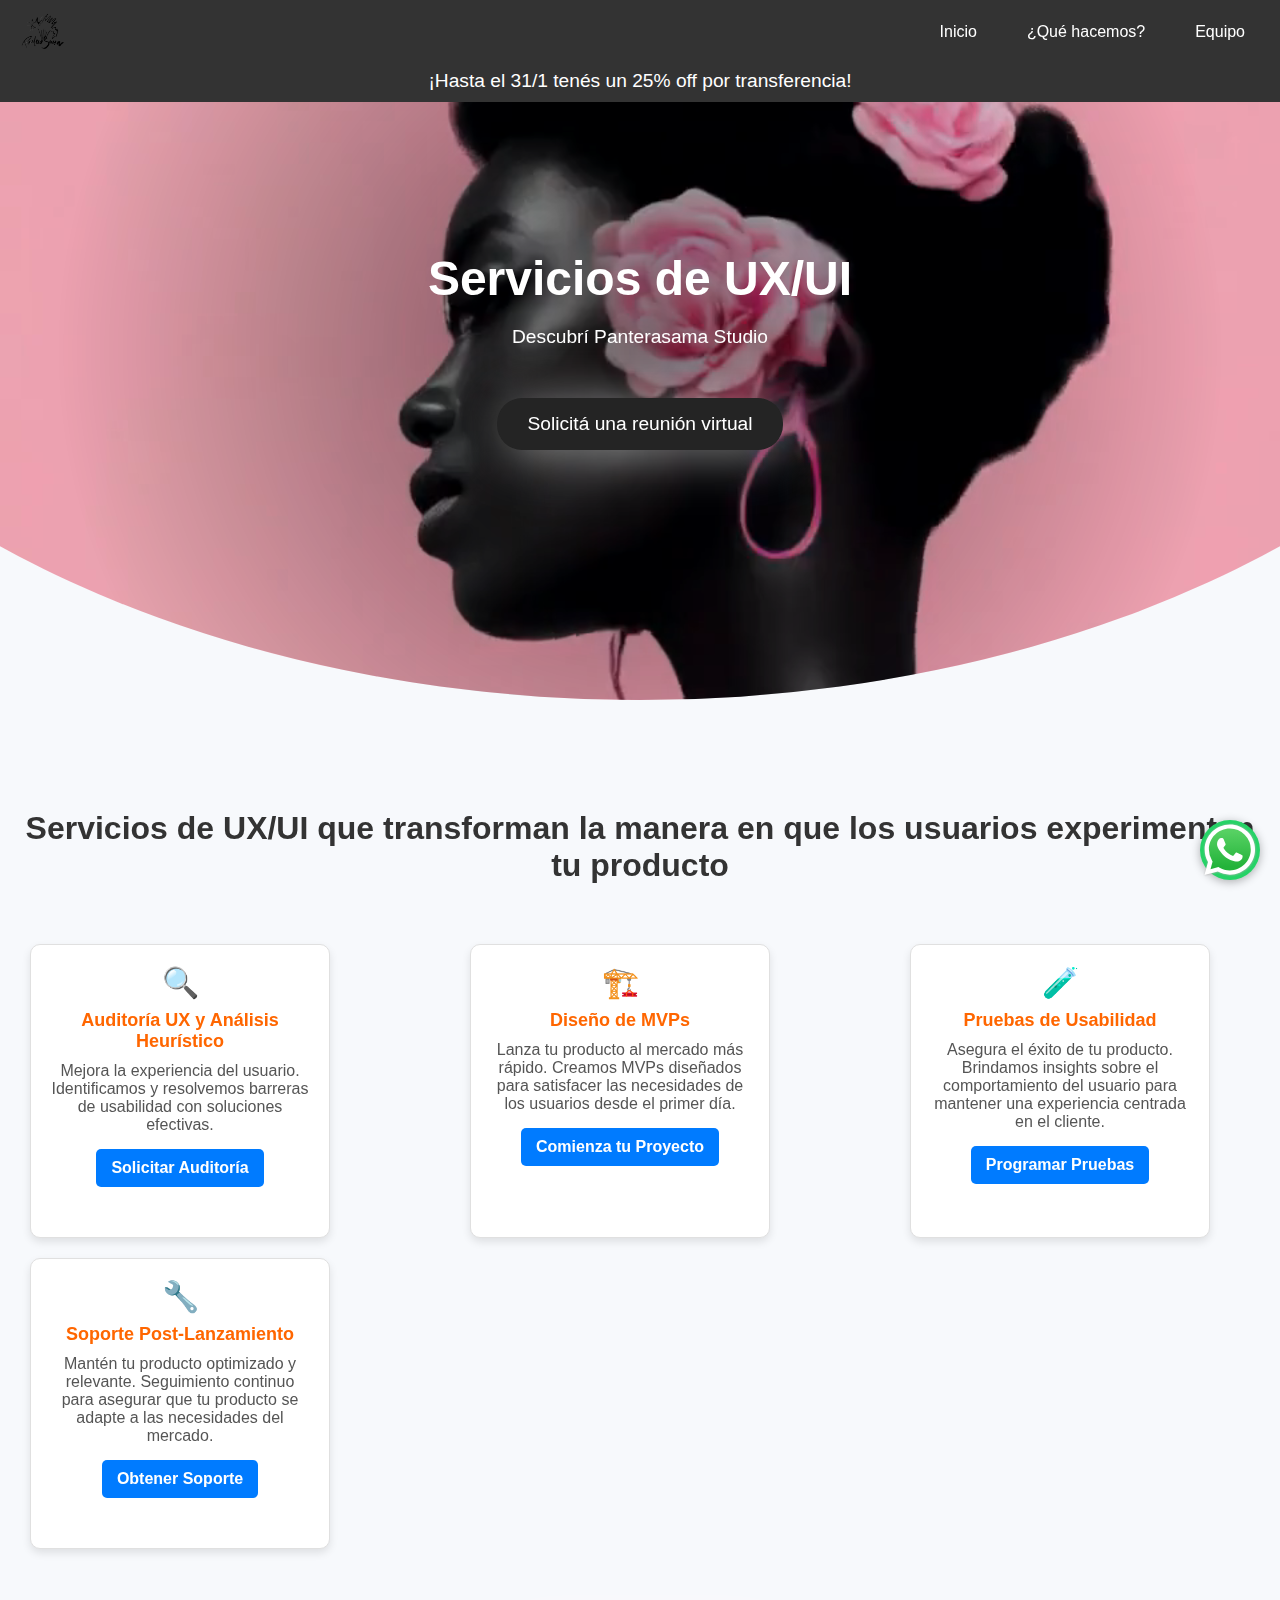
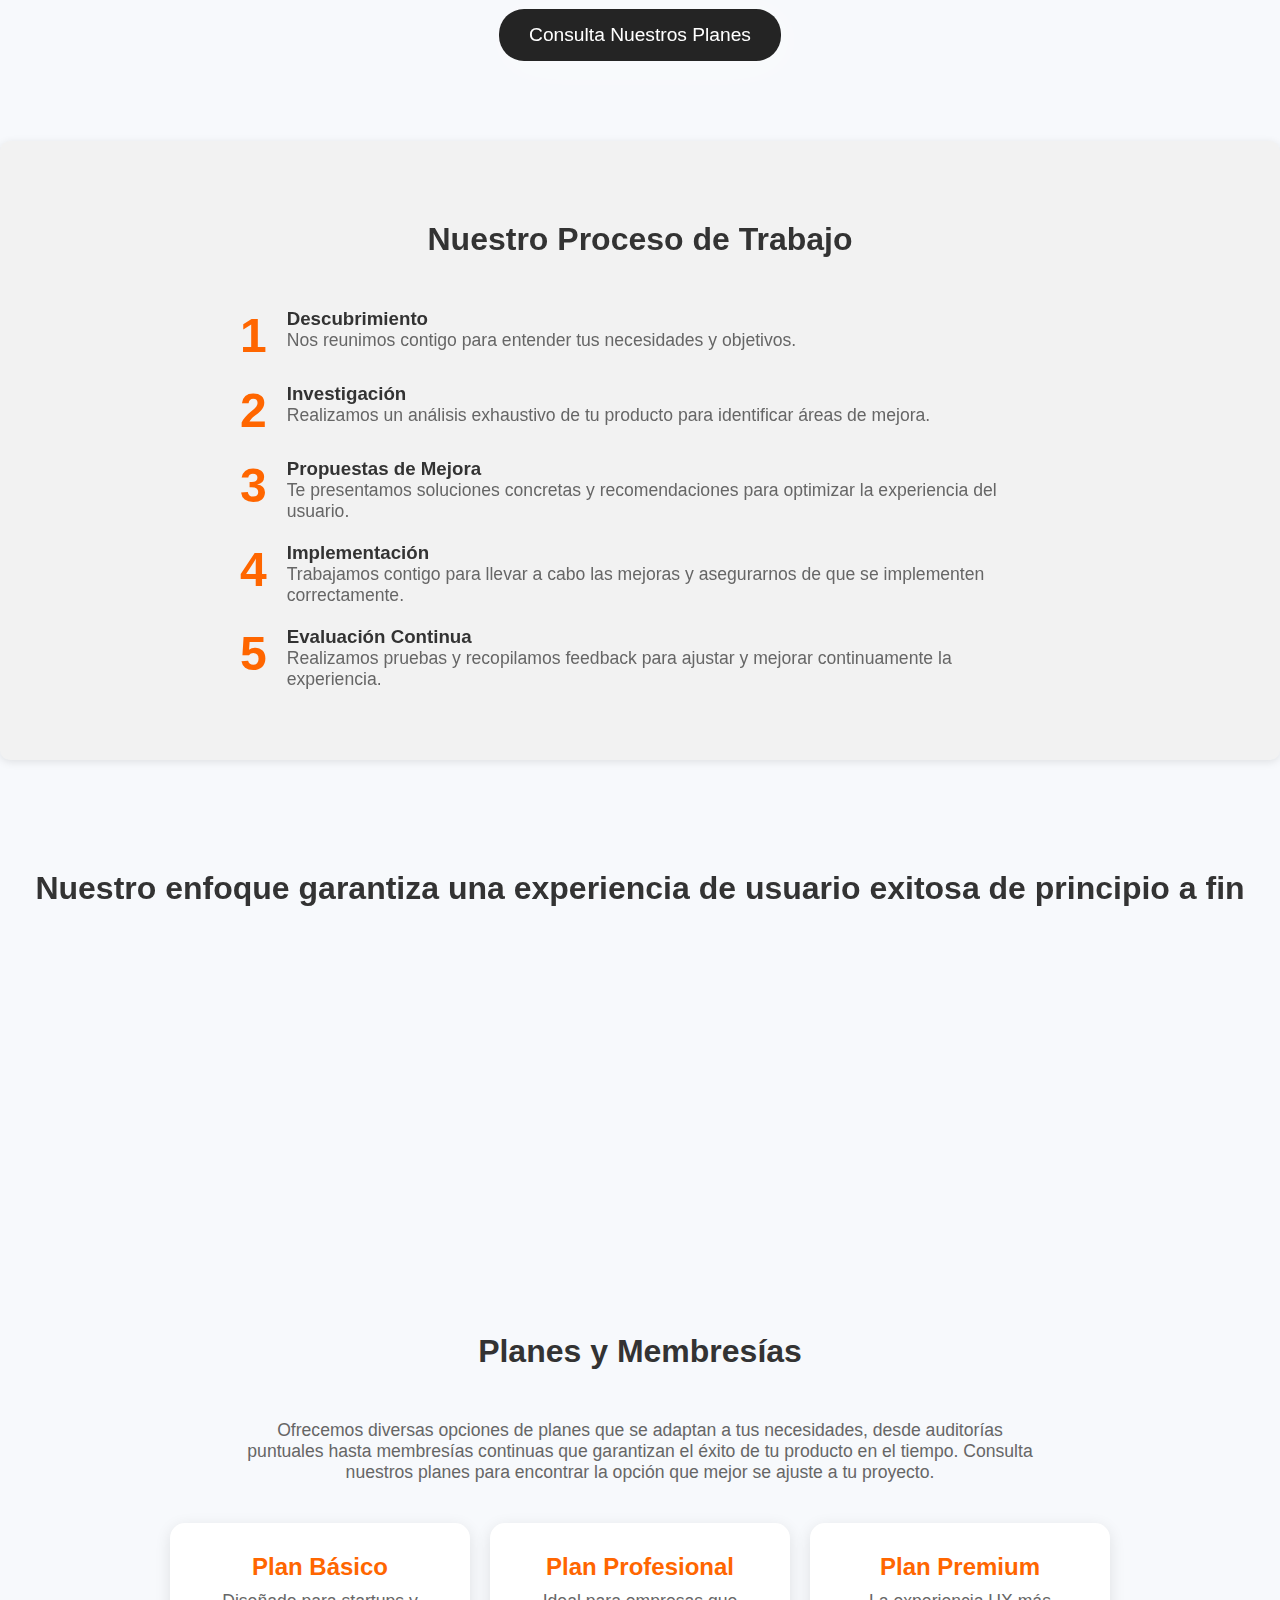
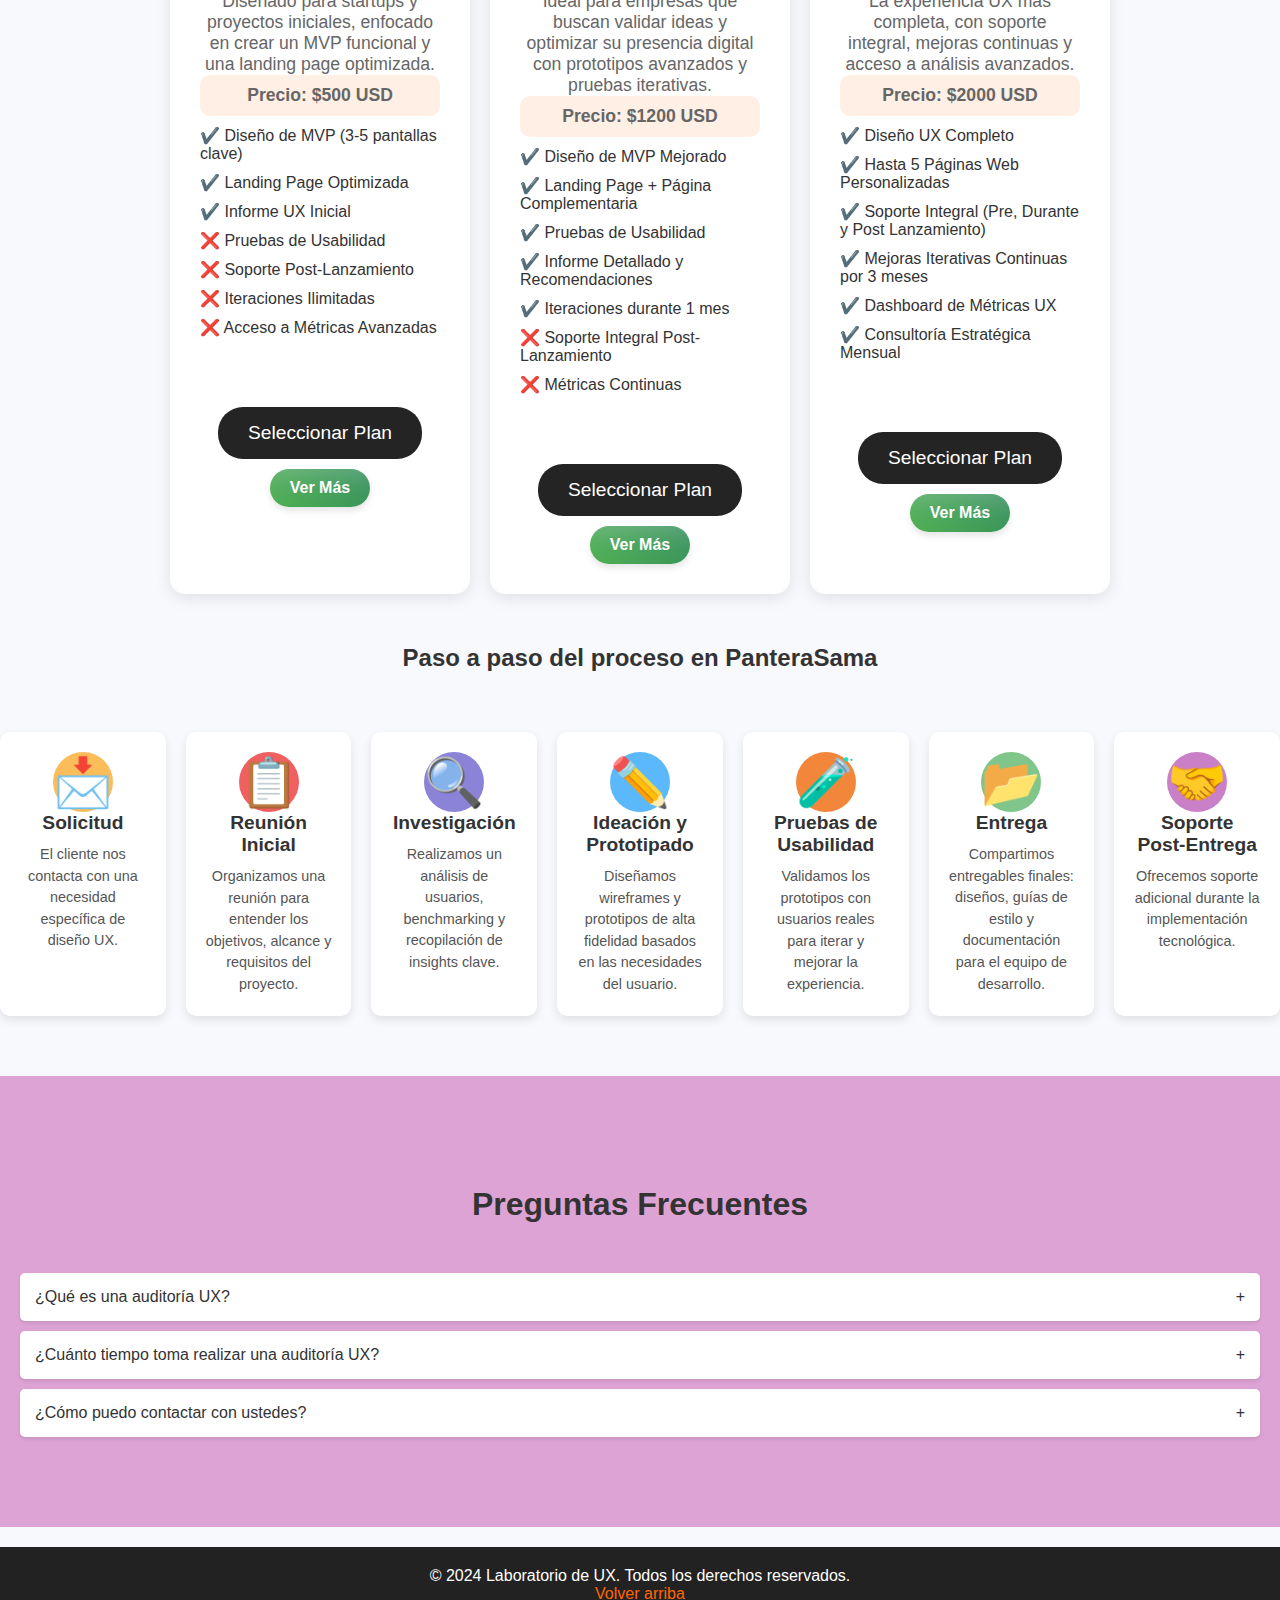
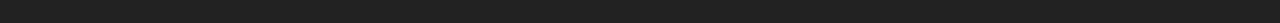
==== commit f0529084: "menu" ====
--- a/index.html
+++ b/index.html
@@ -23,6 +23,28 @@
       }
     }
     </script>
+    <script>
+        document.addEventListener("DOMContentLoaded", () => {
+          const menuToggle = document.getElementById("menu-toggle");
+          const menuModal = document.getElementById("menu-modal");
+          const closeModal = document.getElementById("close-modal");
+      
+          menuToggle.addEventListener("click", () => {
+              menuModal.classList.toggle("show");
+          });
+      
+          closeModal.addEventListener("click", () => {
+              menuModal.classList.remove("show");
+          });
+      
+          menuModal.addEventListener("click", (e) => {
+              if (e.target === menuModal) {
+                  menuModal.classList.remove("show");
+              }
+          });
+      });
+      
+      </script>
 <body>
 
 <!-- Aviso de promoción -->
@@ -34,18 +56,26 @@
 
 
     <!-- Navbar -->
-    <nav>
-        <div class="logo">
-            <img src="assets/logo.png" alt="Logo" />
-        </div>
-        <div class="menu-toggle" id="menu-toggle">☰</div>
-        <div class="menu" id="menu">
-            <a href="index.html">Inicio</a>
-            <a href="quehacemos.html">¿Qué hacemos?</a>
-            <a href="sobre_nosotros.html">Equipo</a>
-        </div>
-    </nav>
-    
+<nav>
+    <div class="logo">
+        <img src="assets/logo.png" alt="Logo" />
+    </div>
+    <div class="menu-toggle" id="menu-toggle">☰</div>
+    <div class="menu" id="menu">
+        <a href="index.html">Inicio</a>
+        <a href="quehacemos.html">¿Qué hacemos?</a>
+        <a href="sobre_nosotros.html">Equipo</a>
+    </div>
+</nav>
+<div class="menu-modal" id="menu-modal">
+    <div class="menu-content">
+        <span class="close-modal" id="close-modal">&times;</span>
+        <a href="index.html">Inicio</a>
+        <a href="quehacemos.html">¿Qué hacemos?</a>
+        <a href="sobre_nosotros.html">Equipo</a>
+    </div>
+</div>
+
     
 
     <!-- Botón de WhatsApp -->
@@ -467,12 +497,7 @@
 
     <script>
         
-        const menuToggle = document.getElementById('menu-toggle');
-        const menu = document.getElementById('menu');
-
-        menuToggle.addEventListener('click', () => {
-            menu.classList.toggle('hidden');
-        });
+   
 
 // Selecciona el video y define las funciones de animación
 const video = document.querySelector('.hero-video');
@@ -500,6 +525,19 @@
 
 
     </script>
- 
+ <script>
+// Declaración previa de menuToggle
+const menuToggle = document.getElementById("menu-toggle");
+const menuModal = document.getElementById("menu-modal");
+
+// Asegúrate de no sobreescribir funcionalidades existentes
+if (menuToggle && menuModal) {
+    menuToggle.addEventListener("click", () => {
+        menuModal.classList.toggle("active");
+    });
+}
+
+
+ </script>
 </body>
 </html>
--- a/css/principal.css
+++ b/css/principal.css
@@ -50,10 +50,7 @@
 nav a:hover {
 color: #ff6600;
 }
-.menu-toggle {
-    display: none;
-    cursor: pointer;
-}
+
 .menu {
     display: flex;
 }
@@ -335,21 +332,7 @@
     margin: 0 10px;
 }
 /* Responsive Styles */
-@media (max-width: 768px) {
-    .menu {
-        display: none;
-        flex-direction: column;
-        position: absolute;
-        top: 60px;
-        right: 0;
-        background: white;
-        width: 200px;
-        border: 1px solid #ccc;
-    }
-    .menu-toggle {
-        display: block;
-    }
-}
+
 #planes {
 background: #f7f9fc;
 padding: 50px 20px;
@@ -680,7 +663,7 @@
     justify-content: space-between;
     align-items: center;
     z-index: 10;
-    : 0 2px 10px rgb(0, 0, 0, 0.1);
+    box-shadow : 0 2px 10px rgb(0, 0, 0, 0.1);
     }
     
     .logo img {
@@ -705,16 +688,7 @@
     nav a:hover {
     color: #ff6600;
     }
-    .menu-toggle {
-        display: none;
-        cursor: pointer;
-    }
-    .menu {
-        display: flex;
-    }
-    .menu.hidden {
-        display: none;
-    }
+
     /* Secciones */
     .section {
         padding: 80px 20px;
@@ -790,7 +764,7 @@
         border-radius: 25px;
         margin-top: 50px;
         transition: background-color 0.3s;
-        : 5px 5px 50px rgb(255, 255, 255, 0.5); 
+        box-shadow : 5px 5px 50px rgb(255, 255, 255, 0.5); 
     }
     
     .cta-button-secondary:hover {
@@ -835,7 +809,7 @@
     }
     .benefit-card, .service-card {
         background: white;
-        : 0px 4px 8px rgb(0, 0, 0, 0.1);
+        box-shadow : 0px 4px 8px rgb(0, 0, 0, 0.1);
         padding: 20px;
         border-radius: 15px;
         width: 300px;
@@ -863,7 +837,7 @@
     
     .plan-card {
     background: white;
-    : 0px 4px 8px rgb(0, 0, 0, 0.1);
+    box-shadow   : 0px 4px 8px rgb(0, 0, 0, 0.1);
     padding: 20px;
     border-radius: 15px;
     width: 300px;
@@ -925,7 +899,7 @@
         display: flex;
         justify-content: space-between;
         align-items: center;
-        : 0px 2px 4px rgb(0, 0, 0, 0.1);
+        box-shadow  : 0px 2px 4px rgb(0, 0, 0, 0.1);
     }
     .faq-answer {
         display: none;
@@ -933,7 +907,7 @@
         background: #f9f9f9;
         border-radius: 5px;
         margin-top: 5px;
-        : 0px 2px 4px rgb(0, 0, 0, 0.1);
+        box-shadow: 0px 2px 4px rgb(0, 0, 0, 0.1);
     }
     /* Footer */
     footer {
@@ -972,7 +946,7 @@
     
     .plan-card {
     background: white;
-    : 0px 4px 16px rgb(0, 0, 0, 0.1);
+    box-shadow: 0px 4px 16px rgb(0, 0, 0, 0.1);
     padding: 30px;
     border-radius: 15px;
     width: 300px;
@@ -1028,7 +1002,7 @@
     p.plan-price{margin-top:20px;margin-bottom:20px;}
     .service-card {
     background: white;
-    : 0px 8px 16px rgb(0, 0, 0, 0.1);
+    box-shadow: 0px 8px 16px rgb(0, 0, 0, 0.1);
     padding: 20px;
     border-radius: 15px;
     width: 300px;
@@ -1038,7 +1012,7 @@
     
     .service-card:hover {
     transform: translateY(-5px);
-    : 0px 12px 24px rgb(0, 0, 0, 0.2); /* Sombra más pronunciada al hacer hover */
+    box-shadow  : 0px 12px 24px rgb(0, 0, 0, 0.2); /* Sombra más pronunciada al hacer hover */
     }
     
     .service-icon {
@@ -1058,7 +1032,7 @@
     }
     .service-card {
         background: white;
-        : 0px 8px 16px rgb(0, 0, 0, 0.1);
+        box-shadow : 0px 8px 16px rgb(0, 0, 0, 0.1);
         padding: 20px;
         border-radius: 15px;
         text-align: center;
@@ -1086,7 +1060,7 @@
     padding: 20px;
     background: none(to right, #a3e1e2, #d1a6e0, #ffffff);
     border-radius: 10px;
-    : 0px 2px 8px rgb(0, 0, 0, 0.1);
+    box-shadow: 0px 2px 8px rgb(0, 0, 0, 0.1);
     }
     
     .step {
@@ -1094,7 +1068,7 @@
     padding: 15px;
     
     border-radius: 5px;
-    : 0px 2px 4px rgb(0, 0, 0, 0.1);
+    box-shadow: 0px 2px 4px rgb(0, 0, 0, 0.1);
     }
     
     .step h3 {
@@ -1104,7 +1078,7 @@
     
     padding: 50px 20px;
     border-radius: 10px;
-    : 0px 2px 8px rgb(0, 0, 0, 0.1);
+    box-shadow : 0px 2px 8px rgb(0, 0, 0, 0.1);
     }
     .process-container {
     position: relative;
@@ -1132,7 +1106,7 @@
     /* Cambia la clase .service-card */
     .service-card {
     background: transparent; /* Elimina el fondo */
-    : none; /* Elimina la sombra */
+    box-shadow: none; /* Elimina la sombra */
     padding: 20px; /* Mantiene el espaciado interno */
     text-align: center; /* Centra el texto */
     transition: transform 0.3s; /* Mantiene la transición */
@@ -1173,7 +1147,7 @@
     background-color: white; /* Fondo blanco para las tarjetas */
     width: calc(25% - 10px); /* Ancho de la tarjeta ajustado para 4 en una fila, restando margen */
     margin: 5px; /* Espacio entre las tarjetas */
-    : 0 4px 8px rgb(0, 0, 0, 0.1); /* Sombra más suave */
+    box-shadow: 0 4px 8px rgb(0, 0, 0, 0.1); /* Sombra más suave */
     transition: transform 0.2s; /* Transición suave para efectos */
     text-align: center; /* Centrar el texto dentro de la tarjeta */
     }
@@ -1245,7 +1219,7 @@
     align-items: center;
     justify-content: center;
     font-size: 30px;
-    : 0px 2px 10px rgb(0, 0, 0, 0.3);
+    box-shadow : 0px 2px 10px rgb(0, 0, 0, 0.3);
     cursor: pointer;
     z-index: 1000;
     text-decoration: none;
@@ -1308,7 +1282,7 @@
         justify-content: space-between;
         align-items: center;
         z-index: 10;
-        : 0 2px 10px rgb(0, 0, 0, 0.1);
+        box-shadow   : 0 2px 10px rgb(0, 0, 0, 0.1);
     }
     
     .logo img {
@@ -1334,10 +1308,6 @@
         color: #ff6600;
     }
     
-    .menu-toggle {
-        display: none;
-        cursor: pointer;
-    }
     
     /* Hero */
     #hero {
@@ -1384,7 +1354,7 @@
     /* Tarjetas */
     .card {
         background: white;
-        : 0px 4px 8px rgb(0, 0, 0, 0.1);
+        box-shadow: 0px 4px 8px rgb(0, 0, 0, 0.1);
         padding: 20px;
         border-radius: 10px;
         width: 300px;
@@ -1815,4 +1785,97 @@
 }
 #detalle-basico{
     text-align: center;
-}    +}    
+/* General Styles */
+
+nav {
+    display: flex;
+    justify-content: space-between;
+    align-items: center;
+    padding: 10px 20px;
+    background-color: #333;
+    color: white;
+}
+
+.logo img {
+    height: 40px;
+}
+
+.menu {
+    display: flex;
+    gap: 20px;
+}
+
+.menu a {
+    color: white;
+    text-decoration: none;
+}
+
+.menu a:hover {
+    text-decoration: underline;
+}
+
+/* Menu Toggle Button */
+.menu-toggle {
+    display: none;
+    font-size: 24px;
+    cursor: pointer;
+}
+
+/* Modal Styles */
+.menu-modal {
+    display: none;
+    position: fixed;
+    top: 0;
+    right: 0;
+    width: 100%;
+    height: 100%;
+    background-color: rgba(0, 0, 0, 0.8);
+    justify-content: flex-end;
+    align-items: center;
+    z-index: 1000;
+}
+
+.menu-modal.show {
+    display: flex;
+}
+
+.menu-content {
+    background-color: #fff;
+    width: 250px;
+    height: 100%;
+    display: flex;
+    flex-direction: column;
+    padding: 20px;
+    box-shadow: -2px 0 5px rgba(0, 0, 0, 0.5);
+}
+
+.menu-content a {
+    color: #333;
+    margin-bottom: 15px;
+    text-decoration: none;
+    font-size: 18px;
+}
+
+.menu-content a:hover {
+    text-decoration: underline;
+}
+
+.close-modal {
+    align-self: flex-end;
+    font-size: 24px;
+    cursor: pointer;
+    color: #333;
+    margin-bottom: 20px;
+}
+
+/* Responsive Styles */
+@media screen and (max-width: 768px) {
+    .menu {
+        display: none;
+    }
+
+    .menu-toggle {
+        display: block;
+    }
+}
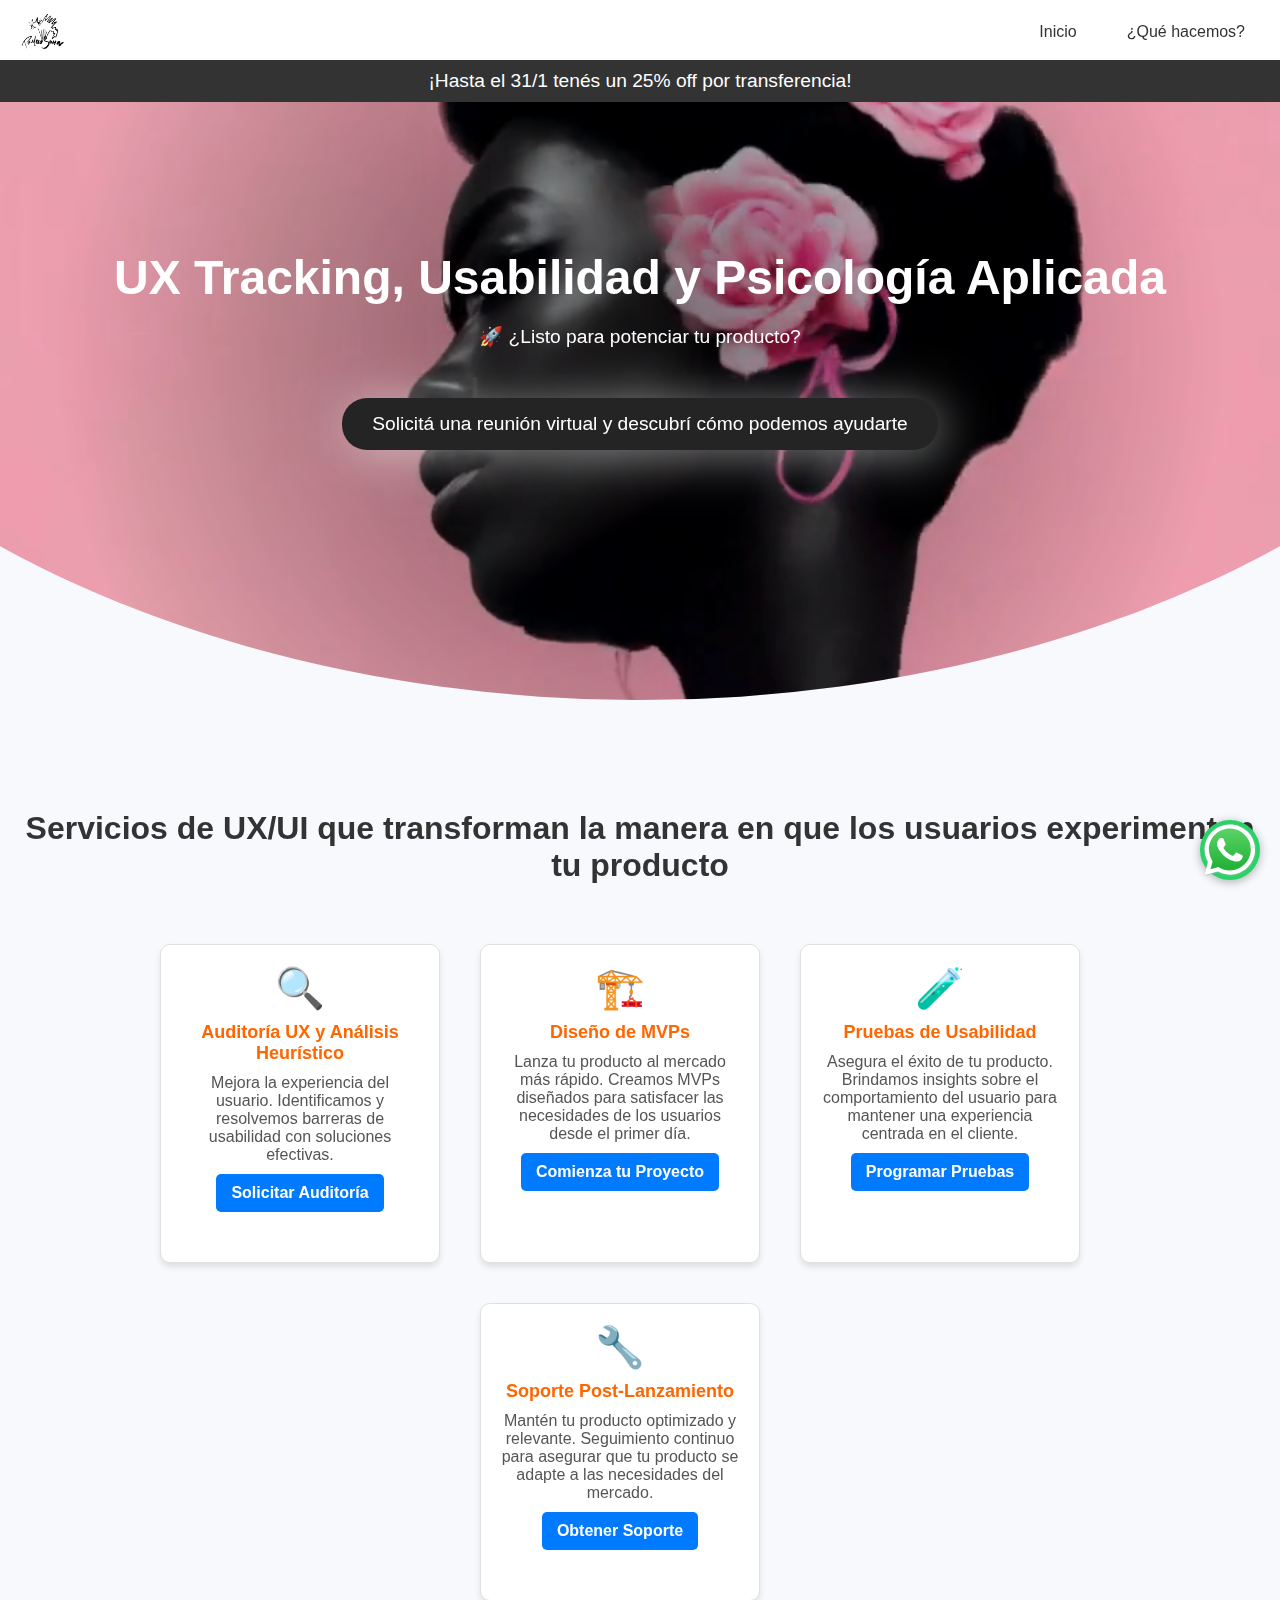
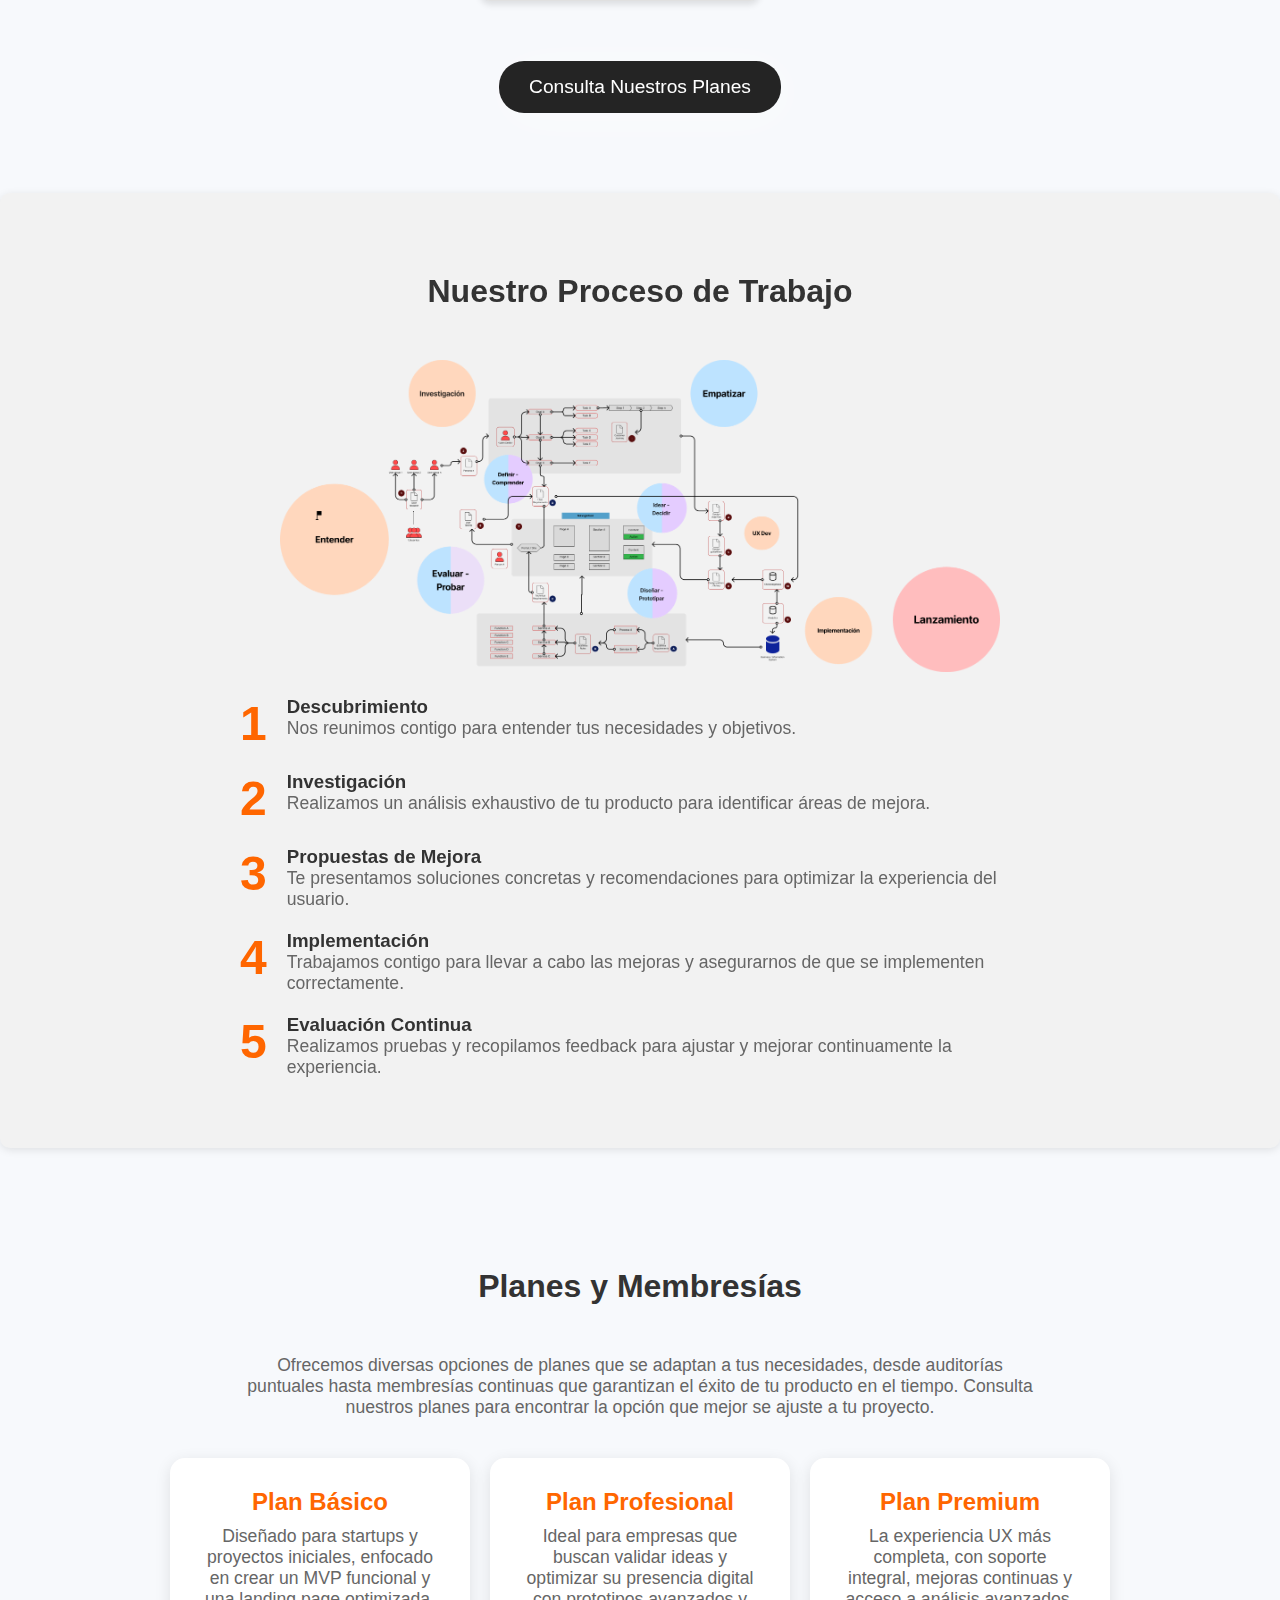
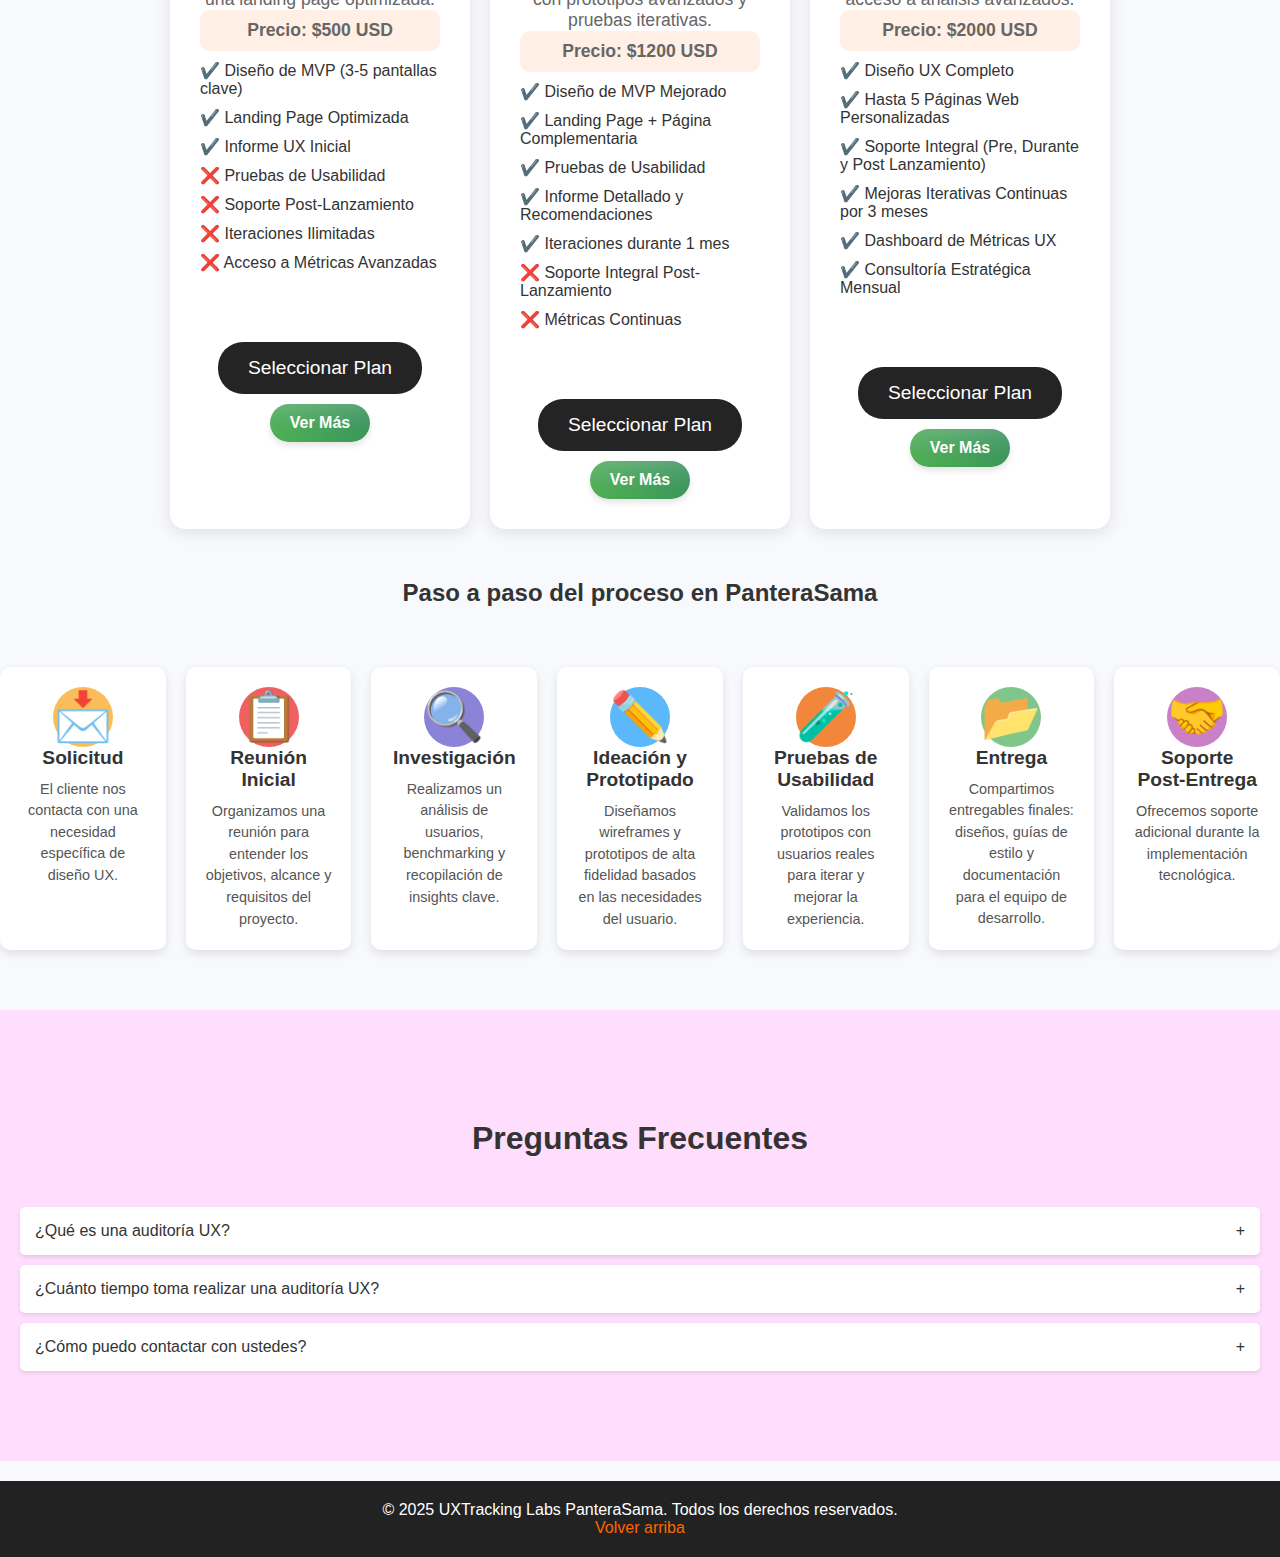
==== commit c9c8a019: "commit" ====
--- a/index.html
+++ b/index.html
@@ -3,7 +3,7 @@
 <head>
     <meta charset="UTF-8">
     <meta name="viewport" content="width=device-width, initial-scale=1.0">
-    <title>PanteraSama | Diseño UX/UI, Auditorías y Pruebas de Usabilidad</title>
+    <title>UXTracking Labs PanteraSama | Diseño UX/UI, Auditorías y Pruebas de Usabilidad</title>
     <meta name="description" content="Descubre cómo mejorar la experiencia de tus usuarios con auditorías UX, diseño de MVPs, pruebas de usabilidad y soporte post-lanzamiento. Transformamos tus ideas en realidades digitales.">
     <meta name="keywords" content="UX, diseño UX/UI, auditorías UX, pruebas de usabilidad, diseño de MVPs, soporte post-lanzamiento, optimización digital">
     <meta name="author" content="Laboratorio de UX">
@@ -64,7 +64,6 @@
     <div class="menu" id="menu">
         <a href="index.html">Inicio</a>
         <a href="quehacemos.html">¿Qué hacemos?</a>
-        <a href="sobre_nosotros.html">Equipo</a>
     </div>
 </nav>
 <div class="menu-modal" id="menu-modal">
@@ -72,7 +71,6 @@
         <span class="close-modal" id="close-modal">&times;</span>
         <a href="index.html">Inicio</a>
         <a href="quehacemos.html">¿Qué hacemos?</a>
-        <a href="sobre_nosotros.html">Equipo</a>
     </div>
 </div>
 
@@ -88,10 +86,10 @@
             <source src="assets/video.mp4" type="video/mp4">
             
         </video>
-        <h1>Servicios de UX/UI</h1>
-
-        <p>Descubrí Panterasama Studio</p>
-        <a href="#" class="cta-button-secondary">Solicitá una reunión virtual</a>
+        <h1>UX Tracking, Usabilidad y Psicología Aplicada</h1>
+
+        <p>🚀 ¿Listo para potenciar tu producto?</p>
+        <a href="#" class="cta-button-secondary">Solicitá una reunión virtual y descubrí cómo podemos ayudarte</a>
         <div class="wave"></div>
     </div>
     
@@ -106,21 +104,21 @@
                 <p class="card-paragraph">Mejora la experiencia del usuario. Identificamos y resolvemos barreras de usabilidad con soluciones efectivas.</p>
                 <a href="https://wa.me/5491128074418?text=Estoy%20interesado%20en%20el%20servicio%20de%20Auditoría%20UX%20y%20Análisis%20Heurístico%20y%20quiero%20que%20me%20contacten." class="card-button">Solicitar Auditoría</a>
             </div>
-        
+    
             <div class="card">
                 <div class="card-icon">🏗️</div>
                 <h3 class="card-title">Diseño de MVPs</h3>
                 <p class="card-paragraph">Lanza tu producto al mercado más rápido. Creamos MVPs diseñados para satisfacer las necesidades de los usuarios desde el primer día.</p>
                 <a href="https://wa.me/5491128074418?text=Estoy%20interesado%20en%20el%20servicio%20de%20Diseño%20de%20MVPs%20y%20quiero%20que%20me%20contacten." class="card-button">Comienza tu Proyecto</a>
             </div>
-        
+    
             <div class="card">
                 <div class="card-icon">🧪</div>
                 <h3 class="card-title">Pruebas de Usabilidad</h3>
                 <p class="card-paragraph">Asegura el éxito de tu producto. Brindamos insights sobre el comportamiento del usuario para mantener una experiencia centrada en el cliente.</p>
                 <a href="https://wa.me/5491128074418?text=Estoy%20interesado%20en%20el%20servicio%20de%20Pruebas%20de%20Usabilidad%20y%20quiero%20que%20me%20contacten." class="card-button">Programar Pruebas</a>
             </div>
-        
+    
             <div class="card">
                 <div class="card-icon">🔧</div>
                 <h3 class="card-title">Soporte Post-Lanzamiento</h3>
@@ -136,6 +134,7 @@
 <section id="nuestro-proceso" class="section">
     <h2>Nuestro Proceso de Trabajo</h2>
     <div class="process-container">
+        <img src="assets/metodologia.png" alt="metodologia UX" >
         <div class="process-step">
             <span class="step-number">1</span>
             <div class="step-description">
@@ -177,136 +176,9 @@
         </div>
     </div><div class="wave-bottom"></div>
 </section>
-    <!-- Sección 3: Nuestro Proceso -->
-    <section id="section3" class="section">
-        <h2>Nuestro enfoque garantiza una experiencia de usuario exitosa de principio a fin</h2>
-        <div class="services">
-            <div class="service-card">
-                <h3>Investigación del Usuario</h3>
-                <p>Nos sumergimos en el mundo del usuario para entender sus necesidades y expectativas.</p>
-            </div>
-            <div class="service-card">
-                <h3>Diseño Iterativo</h3>
-                <p>Diseñamos y validamos constantemente para asegurar una experiencia de usuario fluida.</p>
-            </div>
-            <div class="service-card">
-                <h3>Pruebas Continuas</h3>
-                <p>Realizamos pruebas de usabilidad para detectar oportunidades de mejora.</p>
-            </div>
-            <div class="service-card">
-                <h3>Implementación</h3>
-                <p>Colaboramos con tu equipo para asegurar que el diseño se ejecute a la perfección.</p>
-            </div>
-        </div><div class="wave-bottom"></div>
-    </section>
-
-    <!--
-    <section id="section4" class="section">
-        <h2>Lo que nuestros clientes dicen de nosotros</h2>
-        <div class="benefits">
-            <div class="benefit-card">
-                <h3>“Mejoramos la usabilidad de nuestro producto un 50%”</h3>
-                <p>— Empresa XYZ</p>
-            </div>
-            <div class="benefit-card">
-                <h3>“El MVP superó nuestras expectativas”</h3>
-                <p>— Startup ABC</p>
-            </div>
-            <div class="benefit-card">
-                <h3>“Su enfoque centrado en el usuario realmente hizo la diferencia”</h3>
-                <p>— Cliente DEF</p>
-            </div>
-        </div><div class="wave-bottom"></div>
-    </section> Sección 4: Testimonios -->
-
-    <!--<section id="planes" class="section">
-        <h2>Planes y Membresías</h2>
-        <p>Ofrecemos diversas opciones de planes que se adaptan a tus necesidades, desde auditorías puntuales hasta membresías continuas que garantizan el éxito de tu producto en el tiempo. Consulta nuestros planes para encontrar la opción que mejor se ajuste a tu proyecto.</p>
-        
-        <div class="plans">
-            <div class="plan-card">
-                <h3>Plan Básico</h3>
-                <p>Diseñado para startups y proyectos iniciales, enfocado en crear un MVP funcional y una landing page optimizada.</p>
-                <p class="plan-price"><strong>Precio: $500 USD</strong></p>
-                <ul>
-                    <li>✔️ Diseño de MVP (3-5 pantallas clave)</li>
-                    <li>✔️ Landing Page Optimizada</li>
-                    <li>✔️ Informe UX Inicial</li>
-                    <li>❌ Pruebas de Usabilidad</li>
-                    <li>❌ Soporte Post-Lanzamiento</li>
-                    <li>❌ Iteraciones Ilimitadas</li>
-                    <li>❌ Acceso a Métricas Avanzadas</li>
-                </ul>
-                <a href="https://wa.me/5491128074418?text=Estoy%20interesado%20en%20el%20Plan%20Básico" class="cta-button-secondary">Seleccionar Plan</a>
-            </div>
-            
-            <div class="plan-card">
-                <h3>Plan Profesional</h3>
-                <p>Ideal para empresas que buscan validar ideas y optimizar su presencia digital con prototipos avanzados y pruebas iterativas.</p>
-                <p class="plan-price"><strong>Precio: $1200 USD</strong></p>
-                <ul>
-                    <li>✔️ Diseño de MVP Mejorado</li>
-                    <li>✔️ Landing Page + Página Complementaria</li>
-                    <li>✔️ Pruebas de Usabilidad</li>
-                    <li>✔️ Informe Detallado y Recomendaciones</li>
-                    <li>✔️ Iteraciones durante 1 mes</li>
-                    <li>❌ Soporte Integral Post-Lanzamiento</li>
-                    <li>❌ Métricas Continuas</li>
-                </ul>
-                <a href="https://wa.me/5491128074418?text=Estoy%20interesado%20en%20el%20Plan%20Profesional" class="cta-button-secondary">Seleccionar Plan</a>
-            </div>
-            
-            <div class="plan-card">
-                <h3>Plan Premium</h3>
-                <p>La experiencia UX más completa, con soporte integral, mejoras continuas y acceso a análisis avanzados.</p>
-                <p class="plan-price"><strong>Precio: $2000 USD</strong></p>
-                <ul>
-                    <li>✔️ Diseño UX Completo</li>
-                    <li>✔️ Hasta 5 Páginas Web Personalizadas</li>
-                    <li>✔️ Soporte Integral (Pre, Durante y Post Lanzamiento)</li>
-                    <li>✔️ Mejoras Iterativas Continuas por 3 meses</li>
-                    <li>✔️ Dashboard de Métricas UX</li>
-                    <li>✔️ Consultoría Estratégica Mensual</li>
-                </ul>
-                <a href="https://wa.me/5491128074418?text=Estoy%20interesado%20en%20el%20Plan%20Premium" class="cta-button-secondary">Seleccionar Plan</a>
-            </div>
-        </div>
-        <div class="wave-bottom"></div>
-    </section>
-    
-    <section id="detalle-basico" class="section">
-        <h2>Detalle del Plan Básico</h2>
-        <p>El Plan Básico está diseñado para quienes están dando sus primeros pasos en el desarrollo de productos digitales.</p>
-        <ul>
-            <li><strong>MVP:</strong> Diseño de un prototipo funcional con 3-5 pantallas clave.</li>
-            <li><strong>Landing Page:</strong> Optimizada para captar leads y probar ideas de negocio.</li>
-            <li><strong>Informe UX:</strong> Análisis inicial para identificar oportunidades y retos del producto.</li>
-        </ul>
-    </section>
-    
-    <section id="detalle-profesional" class="section">
-        <h2>Detalle del Plan Profesional</h2>
-        <p>El Plan Profesional es ideal para empresas que buscan validar conceptos y optimizar la experiencia del usuario.</p>
-        <ul>
-            <li><strong>MVP Mejorado:</strong> Prototipos interactivos y pruebas iterativas.</li>
-            <li><strong>Landing Page + Página Complementaria:</strong> Diseño alineado con los objetivos del negocio.</li>
-            <li><strong>Pruebas de Usabilidad:</strong> Evaluaciones para resolver fricciones y mejorar la experiencia.</li>
-            <li><strong>Iteraciones:</strong> Cambios ilimitados durante el primer mes tras la entrega.</li>
-        </ul>
-    </section>
-    
-    <section id="detalle-premium" class="section">
-        <h2>Detalle del Plan Premium</h2>
-        <p>El Plan Premium garantiza una experiencia integral, diseñada para proyectos de alto impacto.</p>
-        <ul>
-            <li><strong>Diseño UX Completo:</strong> Desde investigación hasta implementación final.</li>
-            <li><strong>Páginas Personalizadas:</strong> Hasta 5 páginas con branding completo.</li>
-            <li><strong>Soporte Integral:</strong> Incluye pre, durante y post lanzamiento.</li>
-            <li><strong>Mejoras Continuas:</strong> Iteraciones constantes durante 3 meses.</li>
-            <li><strong>Métricas UX:</strong> Dashboard de seguimiento y optimización.</li>
-            <li><strong>Consultoría:</strong> Sesiones estratégicas mensuales para guiar el éxito del proyecto.</li>
-        </ul>
-    </section>-->
+    
+
+ 
     
     <section id="planes" class="section">
         <h2>Planes y Membresías</h2>
@@ -491,7 +363,7 @@
  
     <!-- Footer -->
     <footer>
-        <p>&copy; 2024 Laboratorio de UX. Todos los derechos reservados.</p>
+        <p>&copy; 2025 UXTracking Labs PanteraSama. Todos los derechos reservados.</p>
         <a href="#hero">Volver arriba</a>
     </footer>
 
--- a/css/principal.css
+++ b/css/principal.css
@@ -38,14 +38,7 @@
 margin-left: auto; /* Empuja el menú al final (derecha) */
 }
 
-nav a {
-margin: 0 15px;
-color: #333;
-text-decoration: none;
-font-weight: 500;
-font-size: 1rem;
-transition: color 0.3s;
-}
+
 
 nav a:hover {
 color: #ff6600;
@@ -54,9 +47,7 @@
 .menu {
     display: flex;
 }
-.menu.hidden {
-    display: none;
-}
+
 /* Secciones */
 .section {
     padding: 80px 20px;
@@ -216,6 +207,7 @@
     justify-content: center;
     gap: 20px;
     margin-top: 40px;
+    text-align: center;
 }
 .benefit-card, .service-card {
     background: white;
@@ -600,7 +592,7 @@
 background-color:#ccc;
 }
 #section5{
-    background-color: rgb(221, 163, 213); /* Degradado de azul claro a violeta suave y blanco */}
+    background-color: rgb(255, 221, 252); /* Degradado de azul claro a violeta suave y blanco */}
 
 .whatsapp-btn {
 position: fixed;
@@ -922,21 +914,7 @@
         margin: 0 10px;
     }
     /* Responsive Styles */
-    @media (max-width: 768px) {
-        .menu {
-            display: none;
-            flex-direction: column;
-            position: absolute;
-            top: 60px;
-            right: 0;
-            background: white;
-            width: 200px;
-            border: 1px solid #ccc;
-        }
-        .menu-toggle {
-            display: block;
-        }
-    }
+
     #planes {
     background: #f7f9fc;
     padding: 50px 20px;
@@ -1407,21 +1385,11 @@
     }
     
     @media (max-width: 768px) {
-        .menu {
-            display: none;
-        }
-    
-        .menu-toggle {
-            display: block;
-        }
-    
+
         .card {
             width: 100%;
         }
-    
-        nav a {
-            font-size: 0.9rem;
-        }
+ 
     }
     
     @media (max-width: 576px) {
@@ -1437,10 +1405,7 @@
             flex-direction: column;
             align-items: flex-start;
         }
-    
-        .menu-toggle {
-            margin-bottom: 10px;
-        }
+ 
     
         footer {
             font-size: 0.9rem;
@@ -1469,14 +1434,7 @@
     }
     
     @media (max-width: 768px) {
-        .menu {
-            display: none;
-        }
-    
-        .menu-toggle {
-            display: block;
-        }
-    
+
         .card {
             width: 100%;
         }
@@ -1485,34 +1443,7 @@
             font-size: 0.9rem;
         }
     }
-    
-    @media (max-width: 576px) {
-        #hero h1 {
-            font-size: 2rem;
-        }
-    
-        #hero p {
-            font-size: 0.9rem;
-        }
-    
-        nav {
-            flex-direction: column;
-            align-items: flex-start;
-        }
-    
-        .menu-toggle {
-            margin-bottom: 10px;
-        }
-    
-        footer {
-            font-size: 0.9rem;
-        }
-    
-        .card-container {
-            flex-direction: column;
-            align-items: center;
-        }
-    }
+
     
     /* Responsiveness for Plans Section */
     @media (max-width: 1200px) {
@@ -1793,8 +1724,8 @@
     justify-content: space-between;
     align-items: center;
     padding: 10px 20px;
-    background-color: #333;
-    color: white;
+    background-color: white;
+    color:#333;
 }
 
 .logo img {
@@ -1807,7 +1738,6 @@
 }
 
 .menu a {
-    color: white;
     text-decoration: none;
 }
 
@@ -1869,13 +1799,67 @@
     margin-bottom: 20px;
 }
 
-/* Responsive Styles */
-@media screen and (max-width: 768px) {
-    .menu {
-        display: none;
-    }
-
-    .menu-toggle {
-        display: block;
-    }
-}
+nav a {
+    margin: 0 15px;
+    color: #333;
+    text-decoration: none;
+    font-weight: 500;
+    font-size: 1rem;
+    transition: color 0.3s;
+    }.card-container {
+        display: flex;
+        flex-wrap: wrap;
+        justify-content: center;
+        gap: 20px;
+    }
+
+    .card {
+        flex: 1 1 calc(25% - 20px); /* 4 tarjetas en fila, ajustando espacios */
+        background: #fff;
+        padding: 20px;
+        border-radius: 10px;
+        text-align: center;
+        box-shadow: 0px 4px 6px rgba(0, 0, 0, 0.1);
+        max-width: 280px; /* Para evitar que sean demasiado anchas en pantallas grandes */
+    }
+
+    .card-icon {
+        font-size: 40px;
+    }
+
+    .card-title {
+        font-size: 18px;
+        margin: 10px 0;
+    }
+
+    .card-paragraph {
+        font-size: 14px;
+        color: #666;
+    }
+
+    .card-button {
+        display: inline-block;
+        margin-top: 10px;
+        padding: 10px 15px;
+        background-color: #007bff;
+        color: #fff;
+        text-decoration: none;
+        border-radius: 5px;
+    }
+
+    /* Responsivo */
+    @media (max-width: 1024px) {
+        .card {
+            flex: 1 1 calc(50% - 20px); /* 2 tarjetas por fila en tablets */
+        }
+    }
+
+    @media (max-width: 600px) {
+        .card {
+            flex: 1 1 100%; /* Una tarjeta por fila en móviles */
+        }
+    }
+    .process-container img{
+        background-size: cover;
+        width:90%;
+    }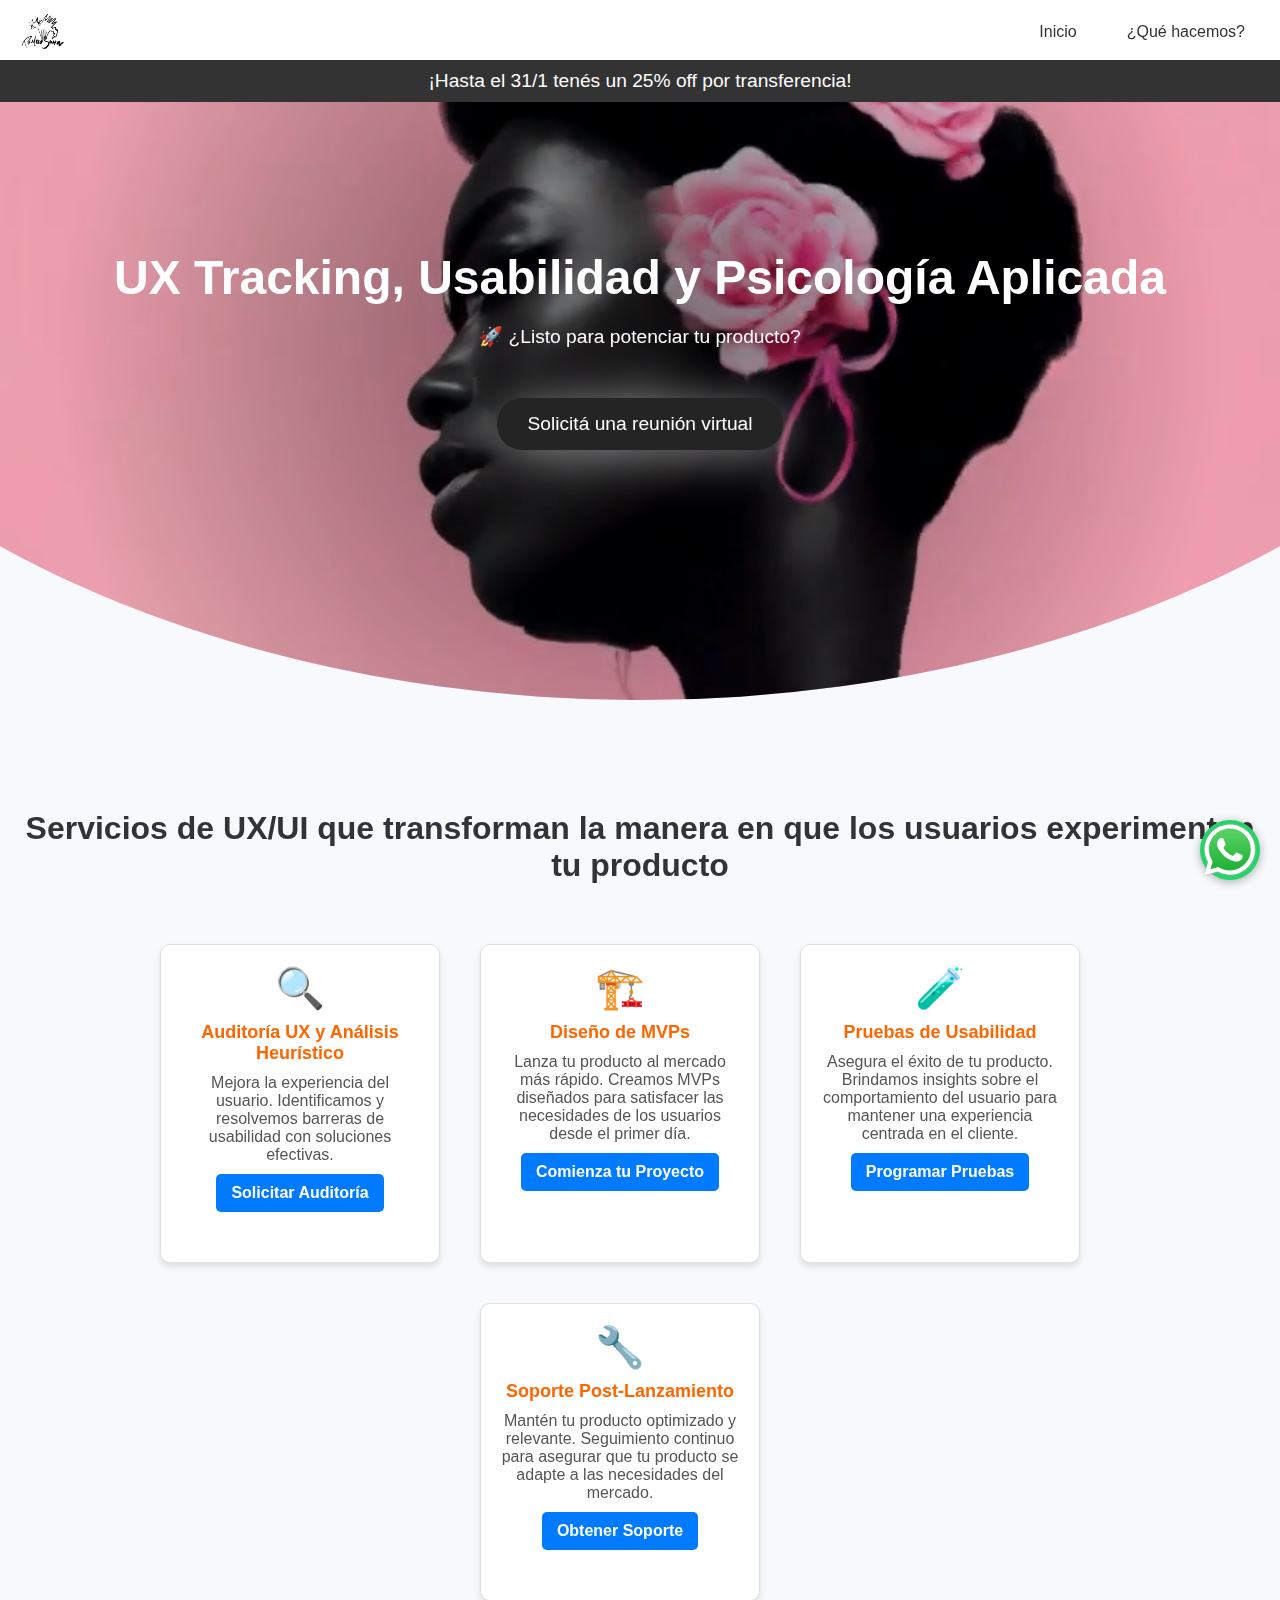
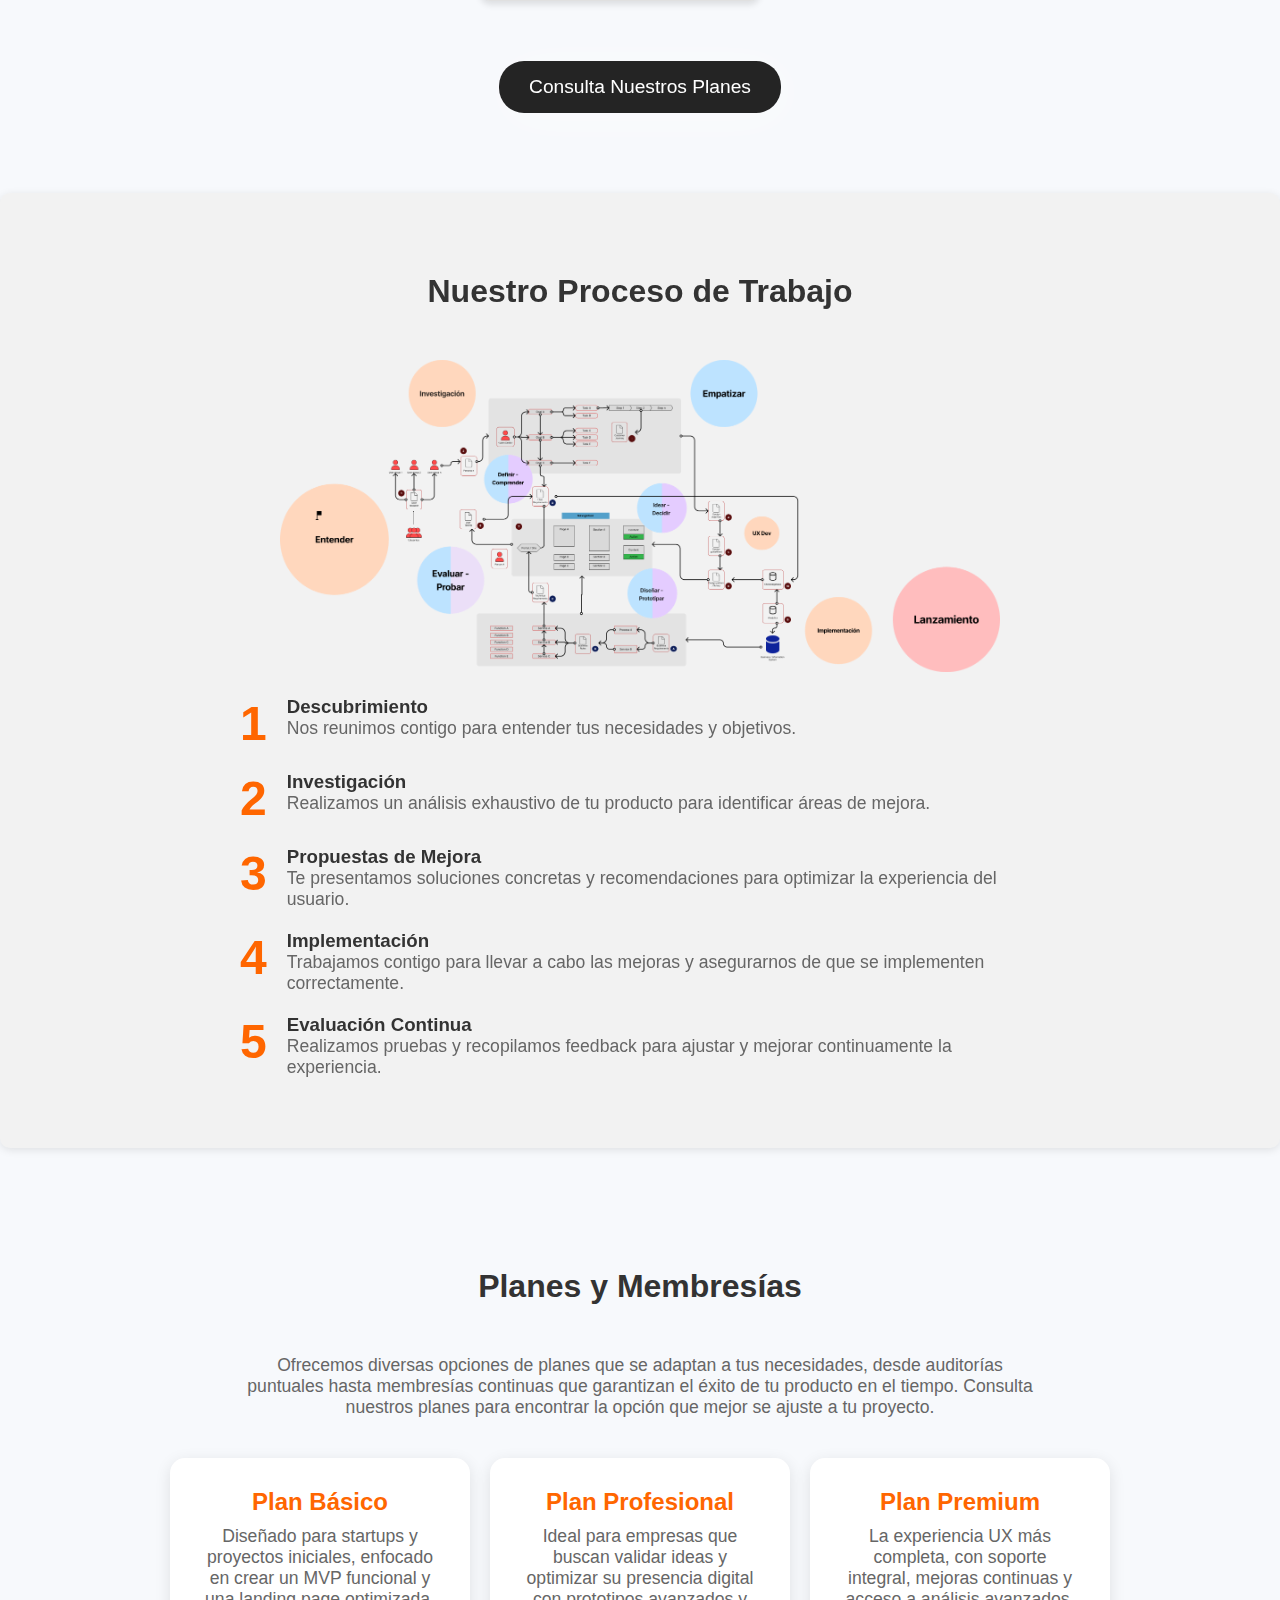
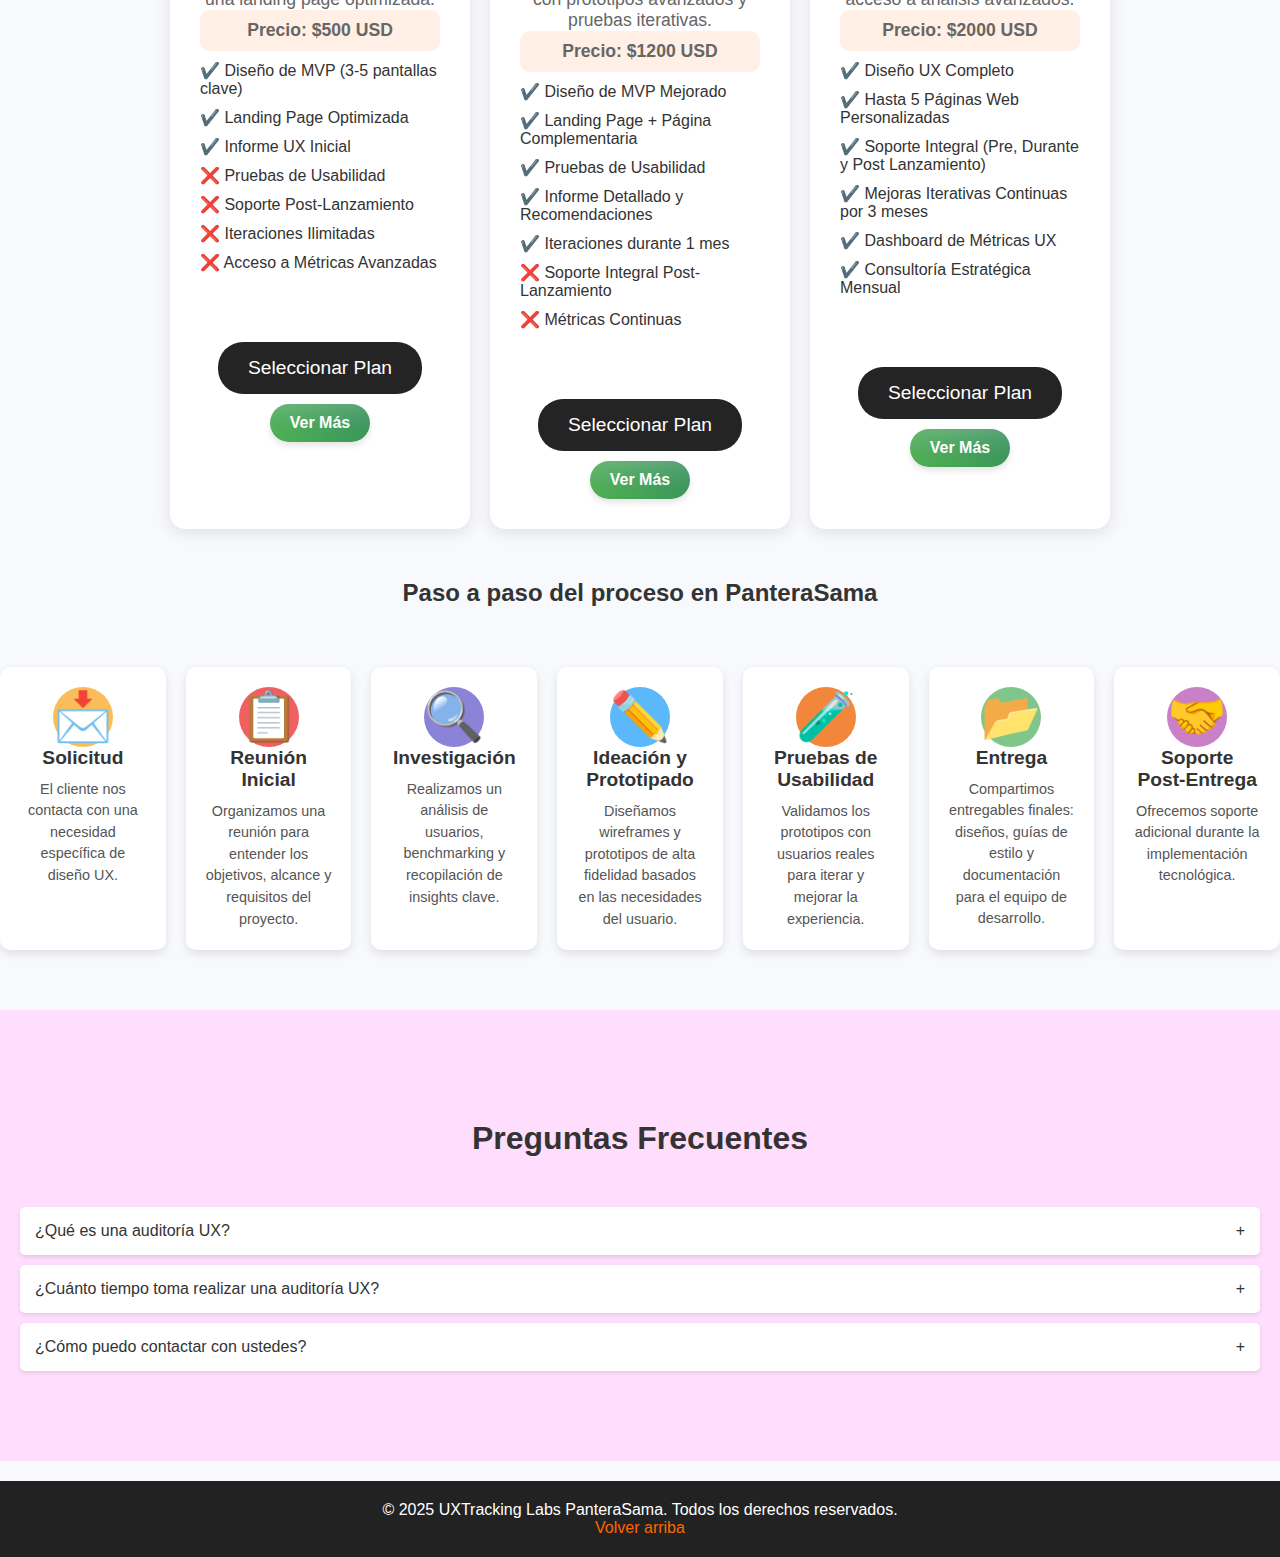
==== commit 5f766dc7: "commi" ====
--- a/index.html
+++ b/index.html
@@ -89,7 +89,7 @@
         <h1>UX Tracking, Usabilidad y Psicología Aplicada</h1>
 
         <p>🚀 ¿Listo para potenciar tu producto?</p>
-        <a href="#" class="cta-button-secondary">Solicitá una reunión virtual y descubrí cómo podemos ayudarte</a>
+        <a href="https://wa.me/5491128074418?text=Quiero%20una%20reuni%C3%B3n%20virtual" class="cta-button-secondary"> Solicitá una reunión virtual</a>   
         <div class="wave"></div>
     </div>
     
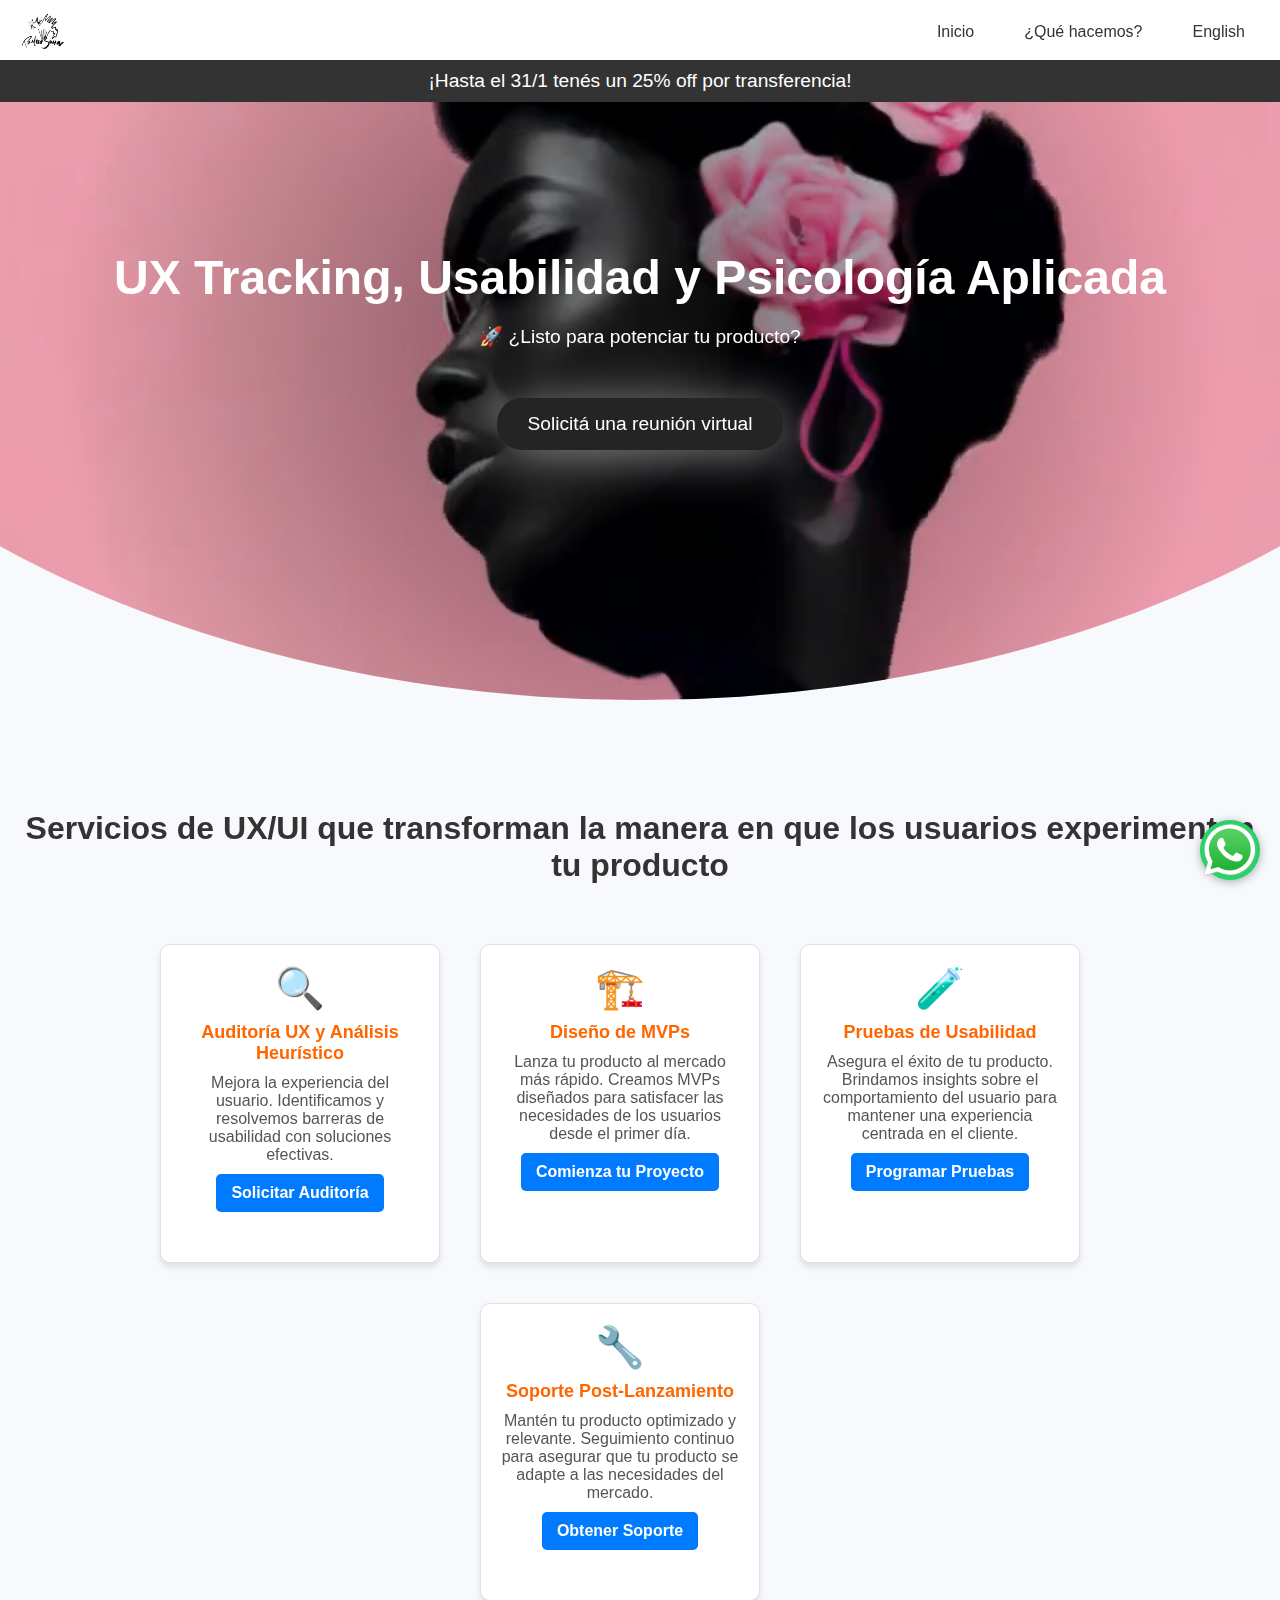
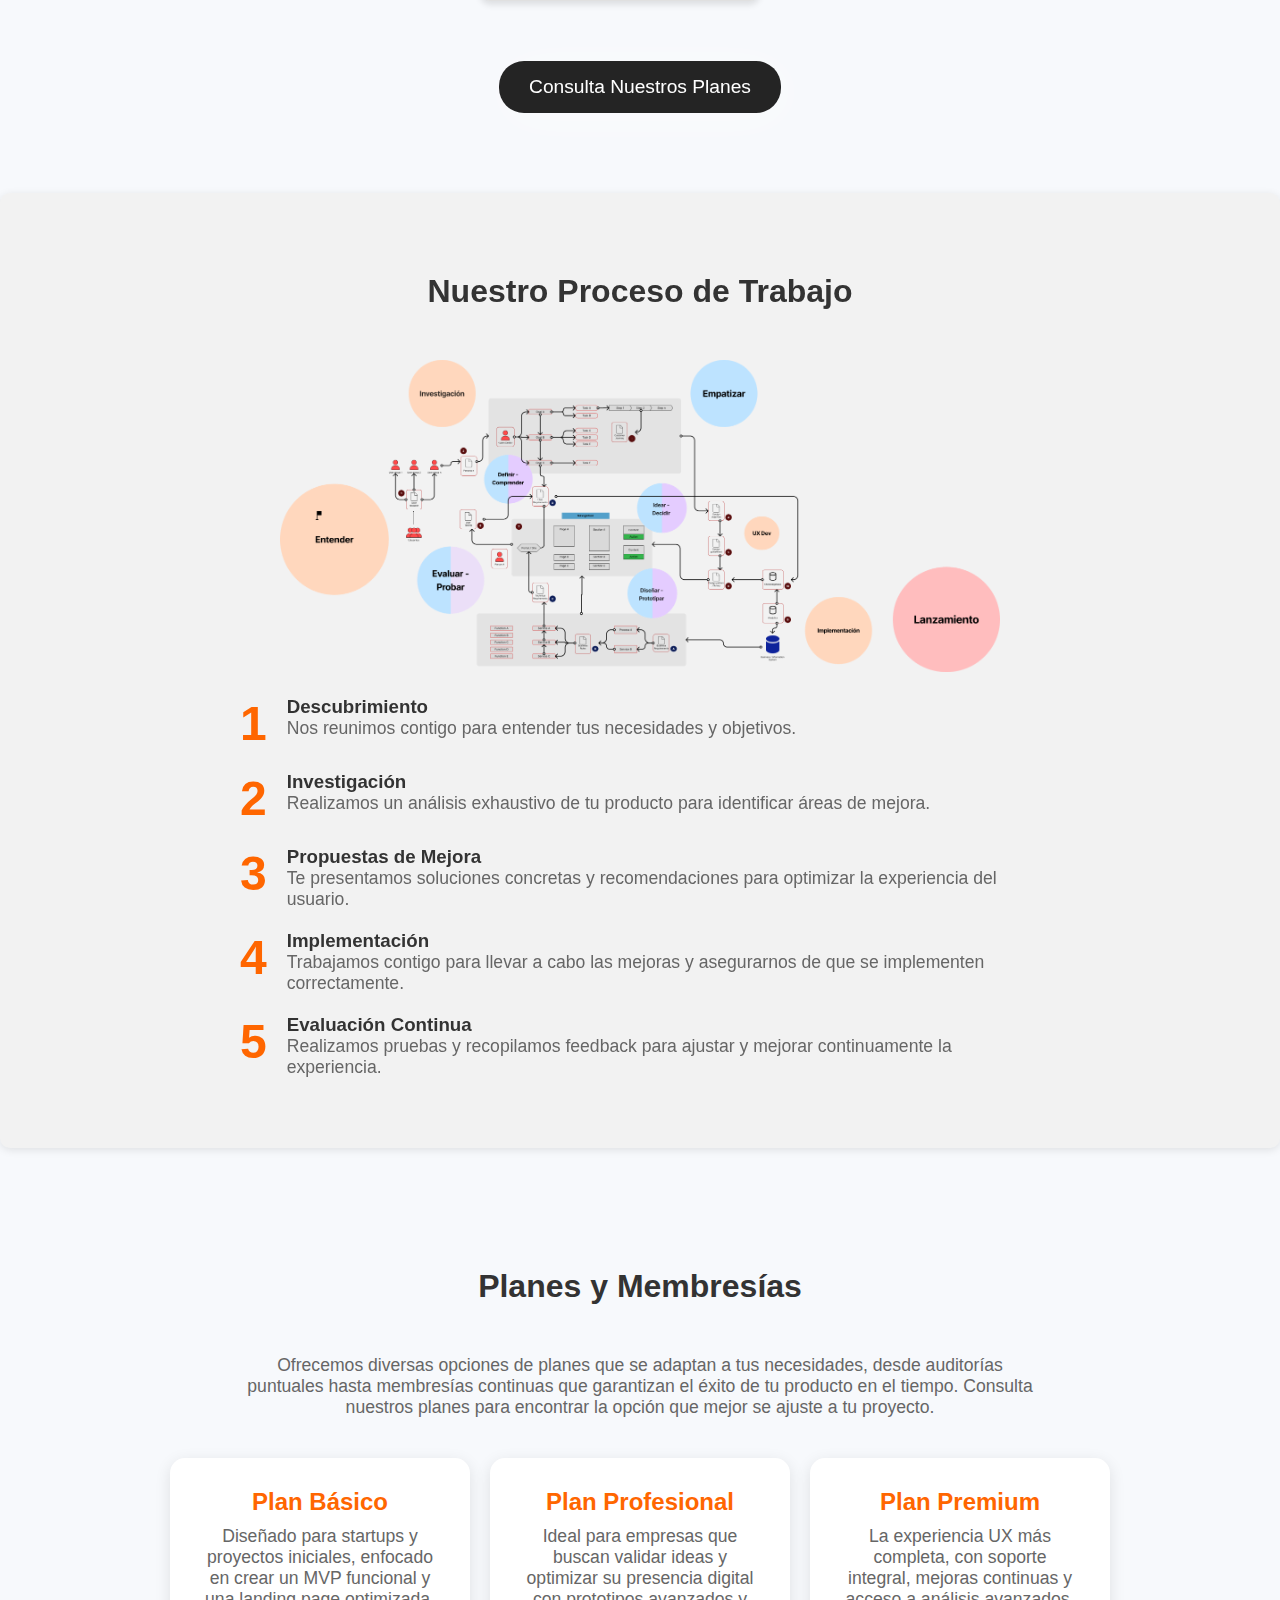
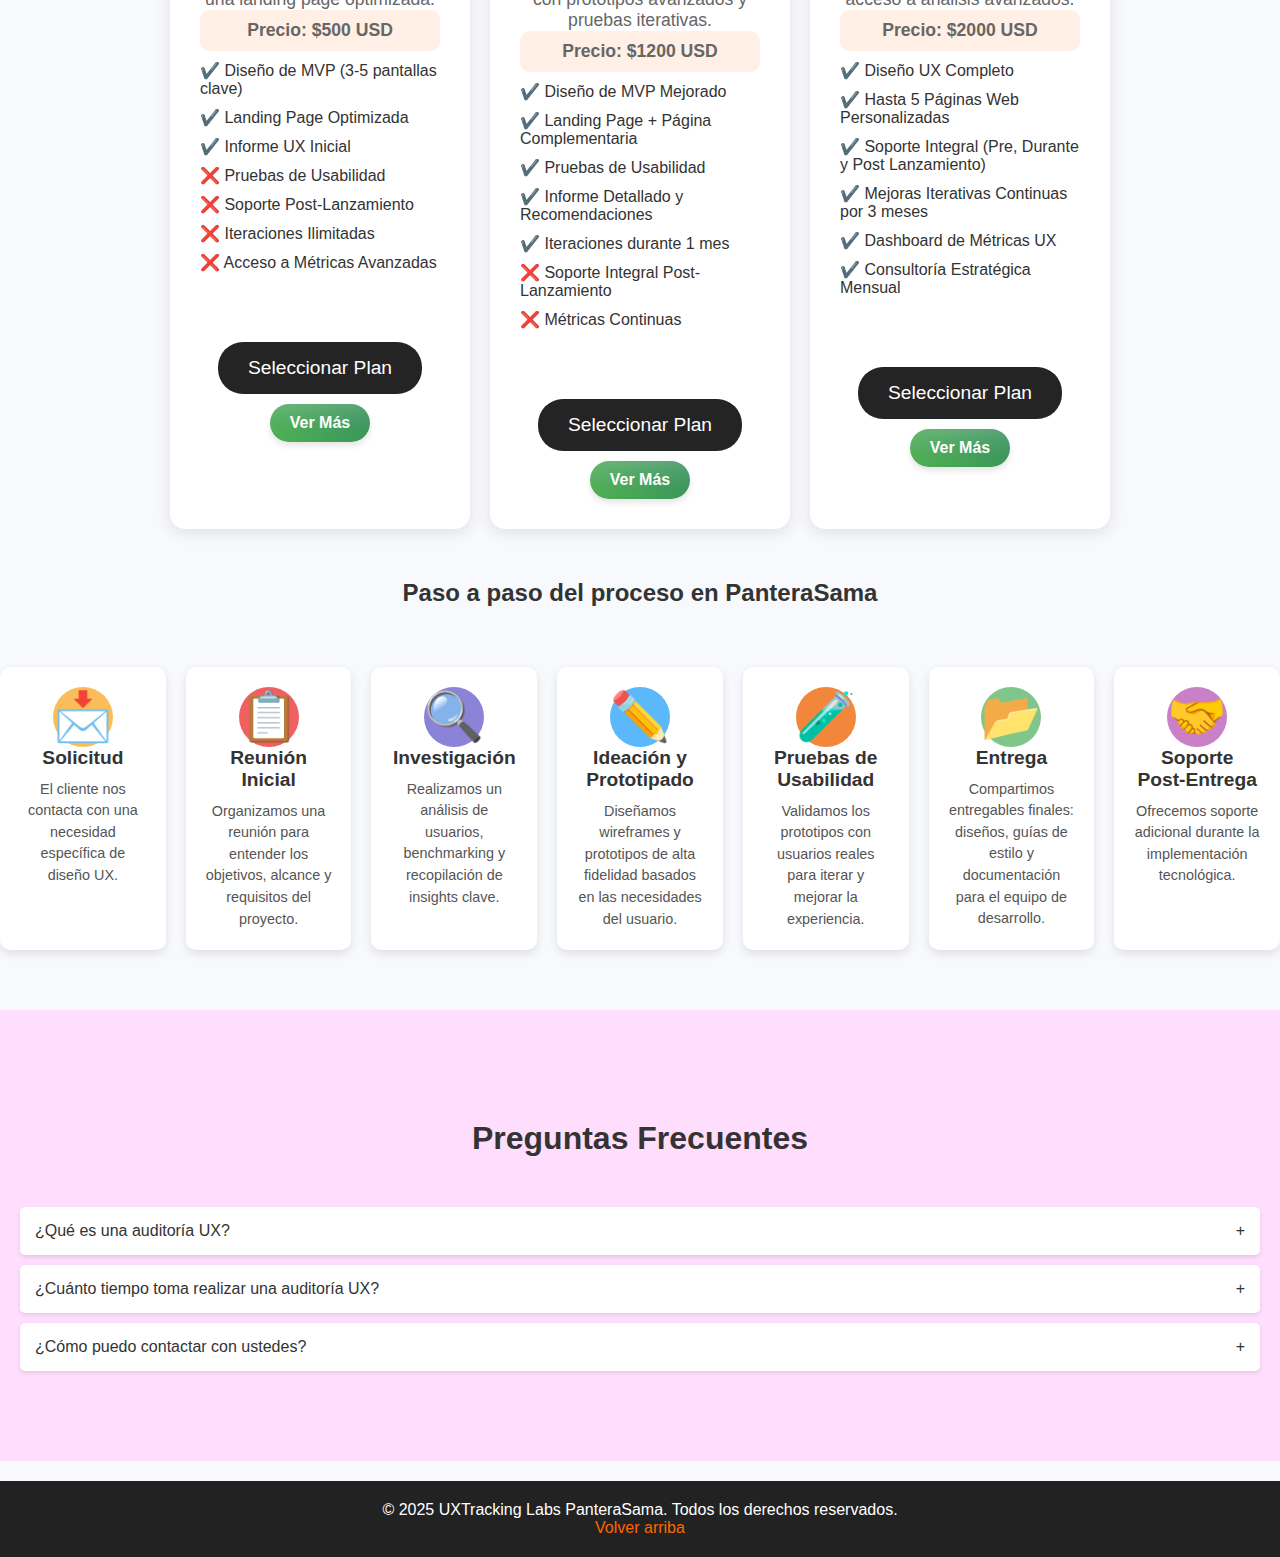
==== commit b8a5ea46: "ingles" ====
--- a/index.html
+++ b/index.html
@@ -64,6 +64,8 @@
     <div class="menu" id="menu">
         <a href="index.html">Inicio</a>
         <a href="quehacemos.html">¿Qué hacemos?</a>
+        <a href="index_en.html">English</a>
+
     </div>
 </nav>
 <div class="menu-modal" id="menu-modal">
@@ -71,6 +73,8 @@
         <span class="close-modal" id="close-modal">&times;</span>
         <a href="index.html">Inicio</a>
         <a href="quehacemos.html">¿Qué hacemos?</a>
+        <a href="index_en.html">English</a>
+
     </div>
 </div>
 
